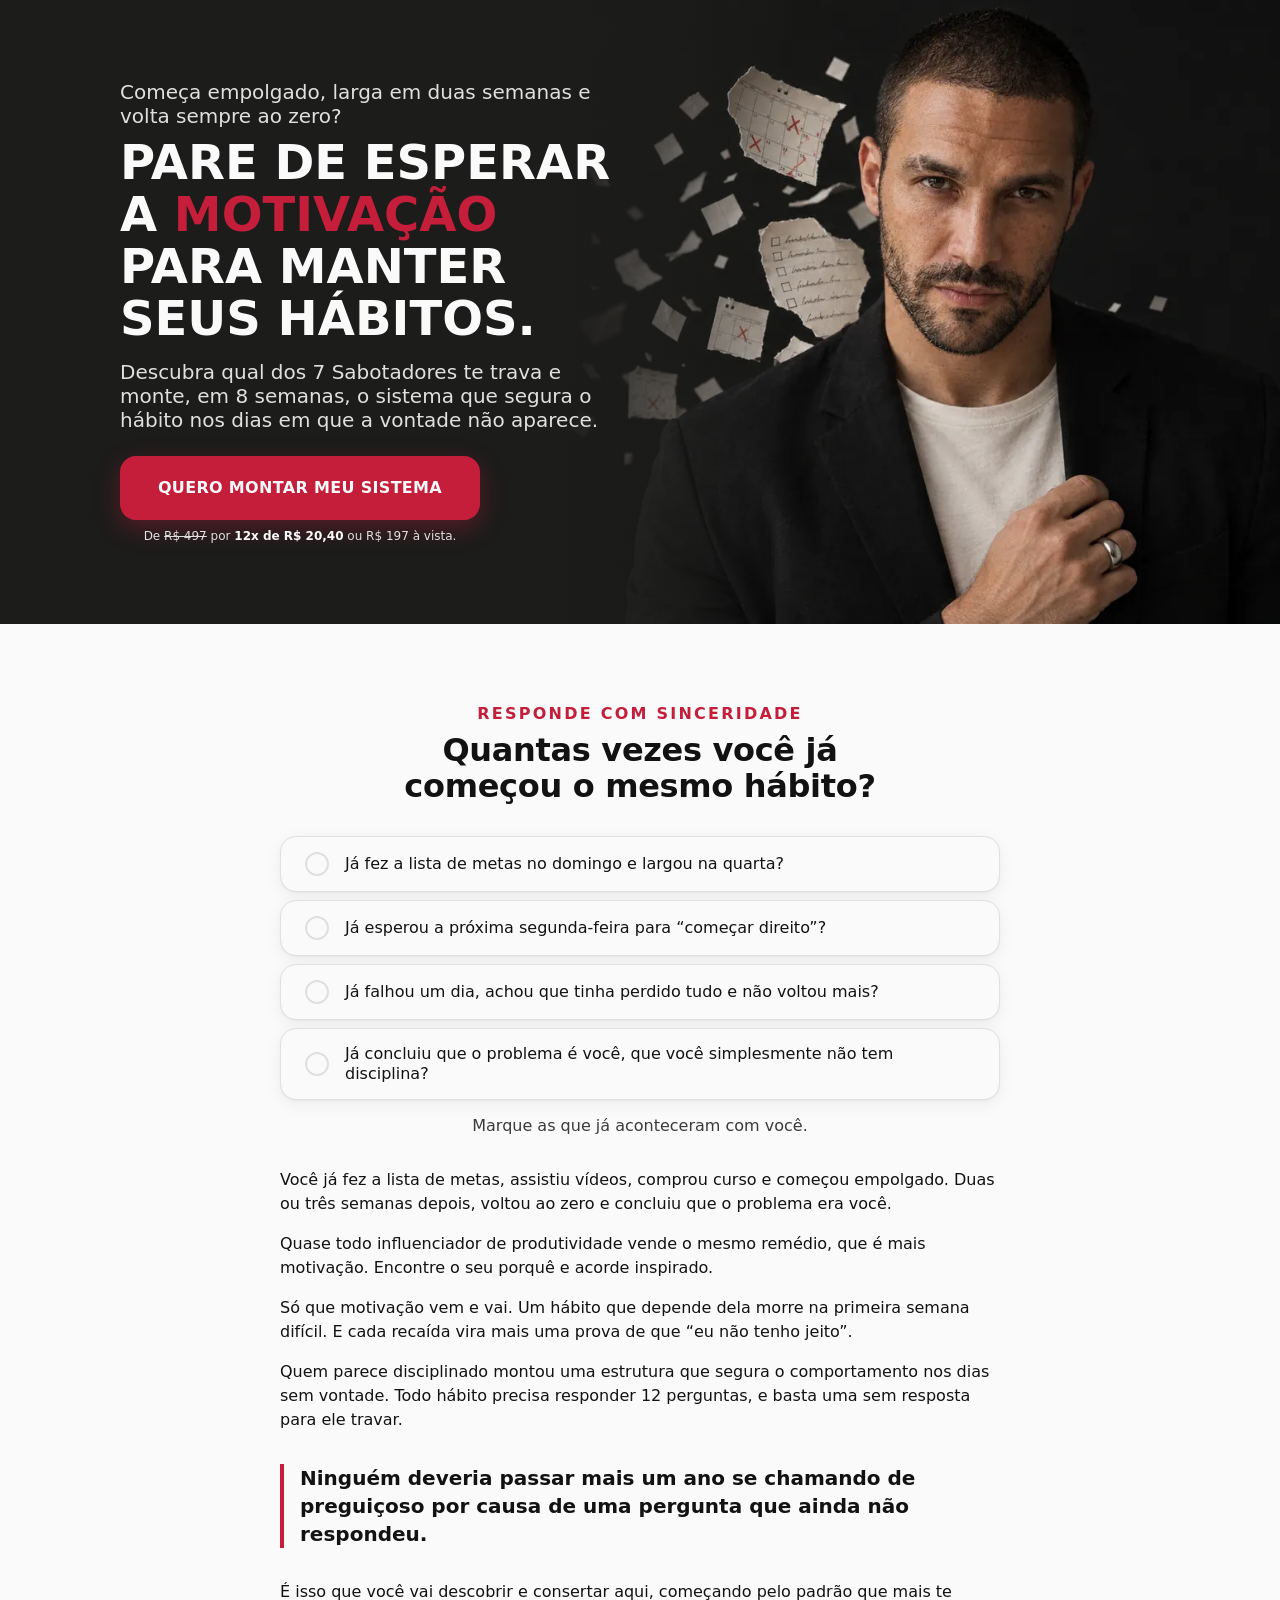
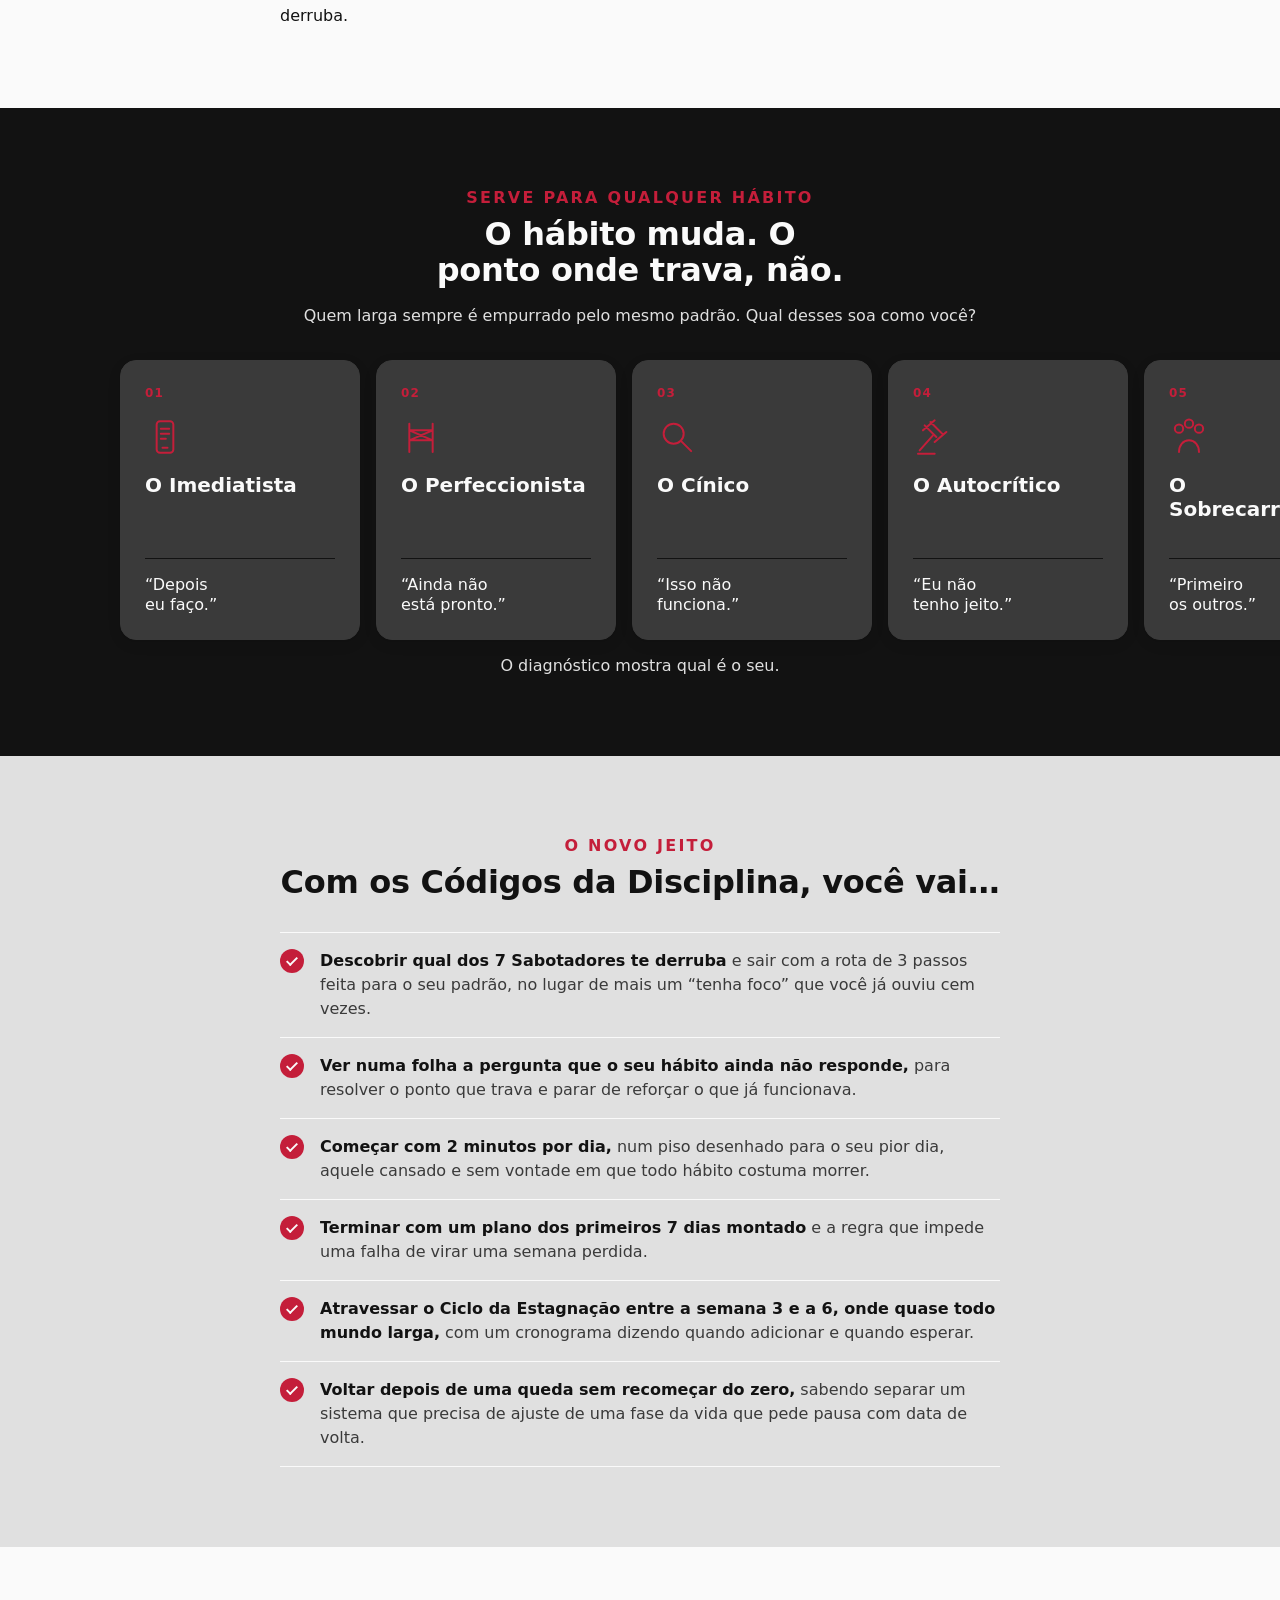
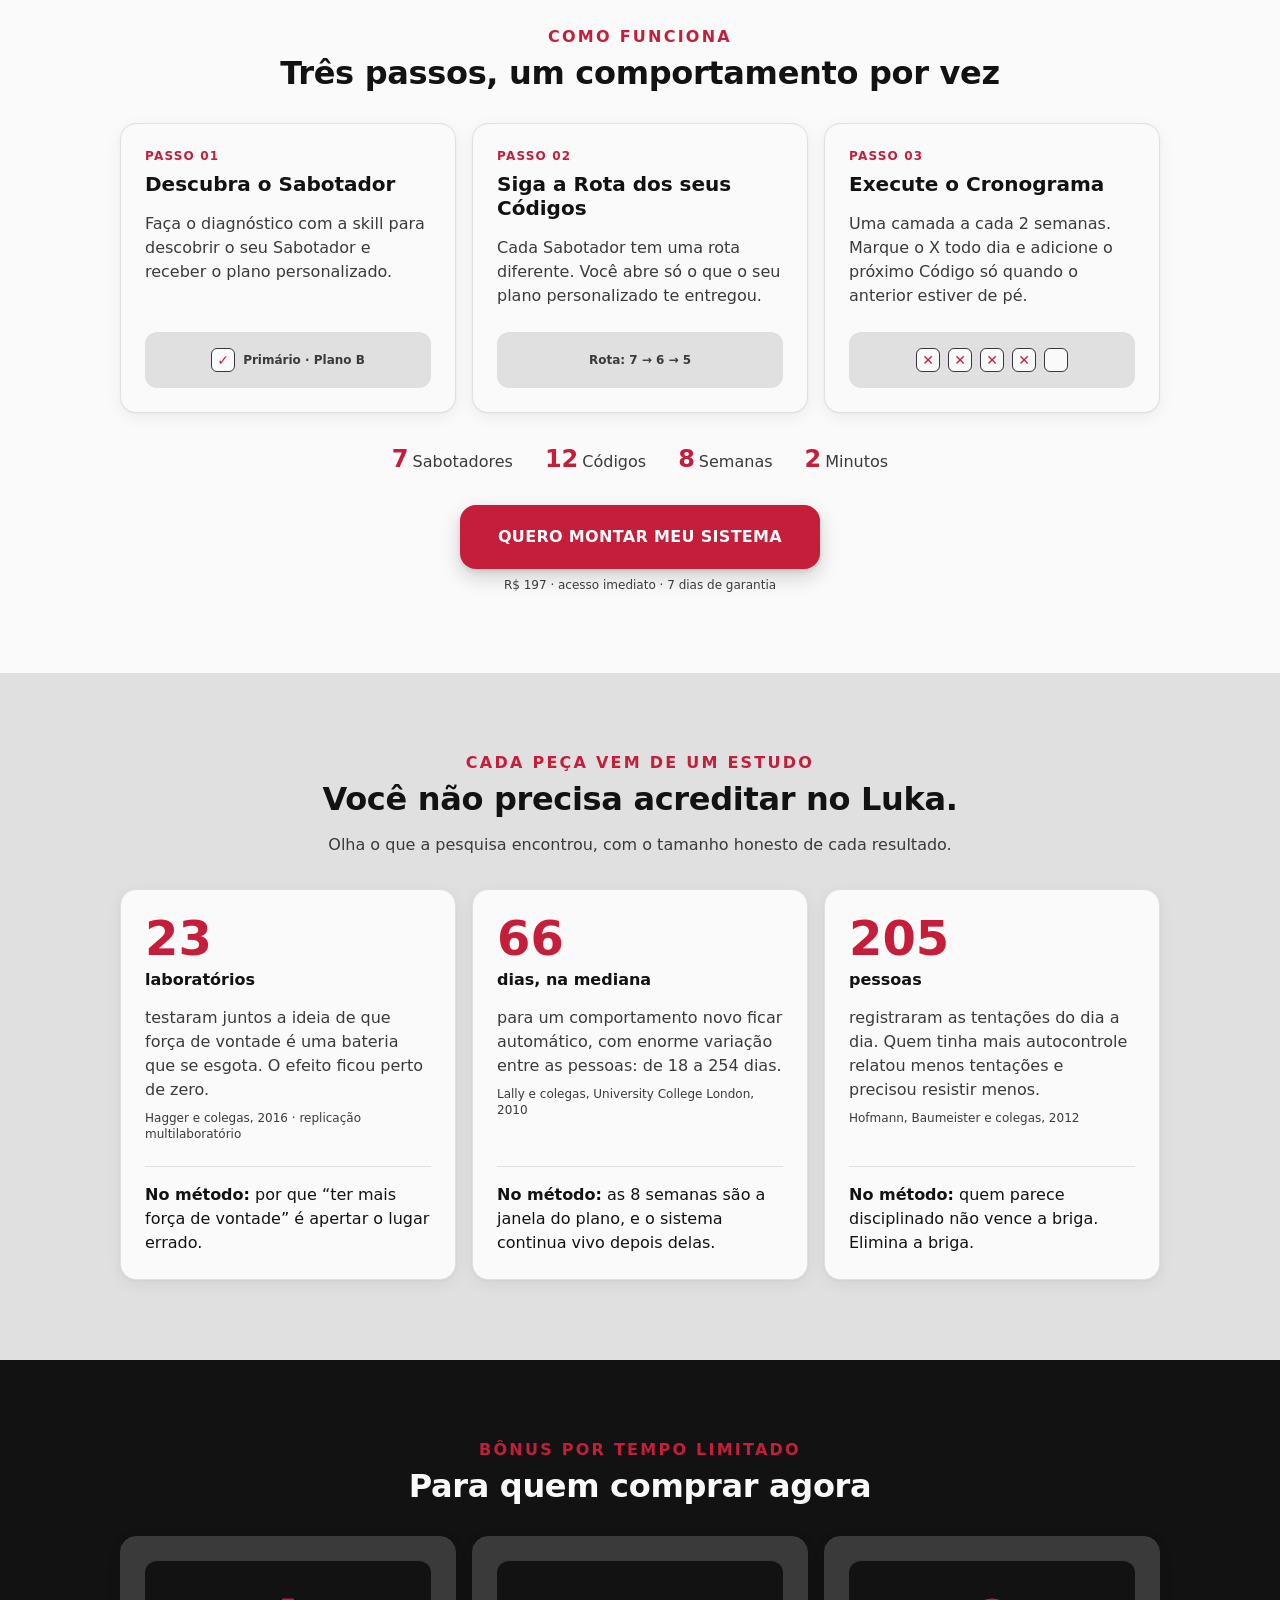
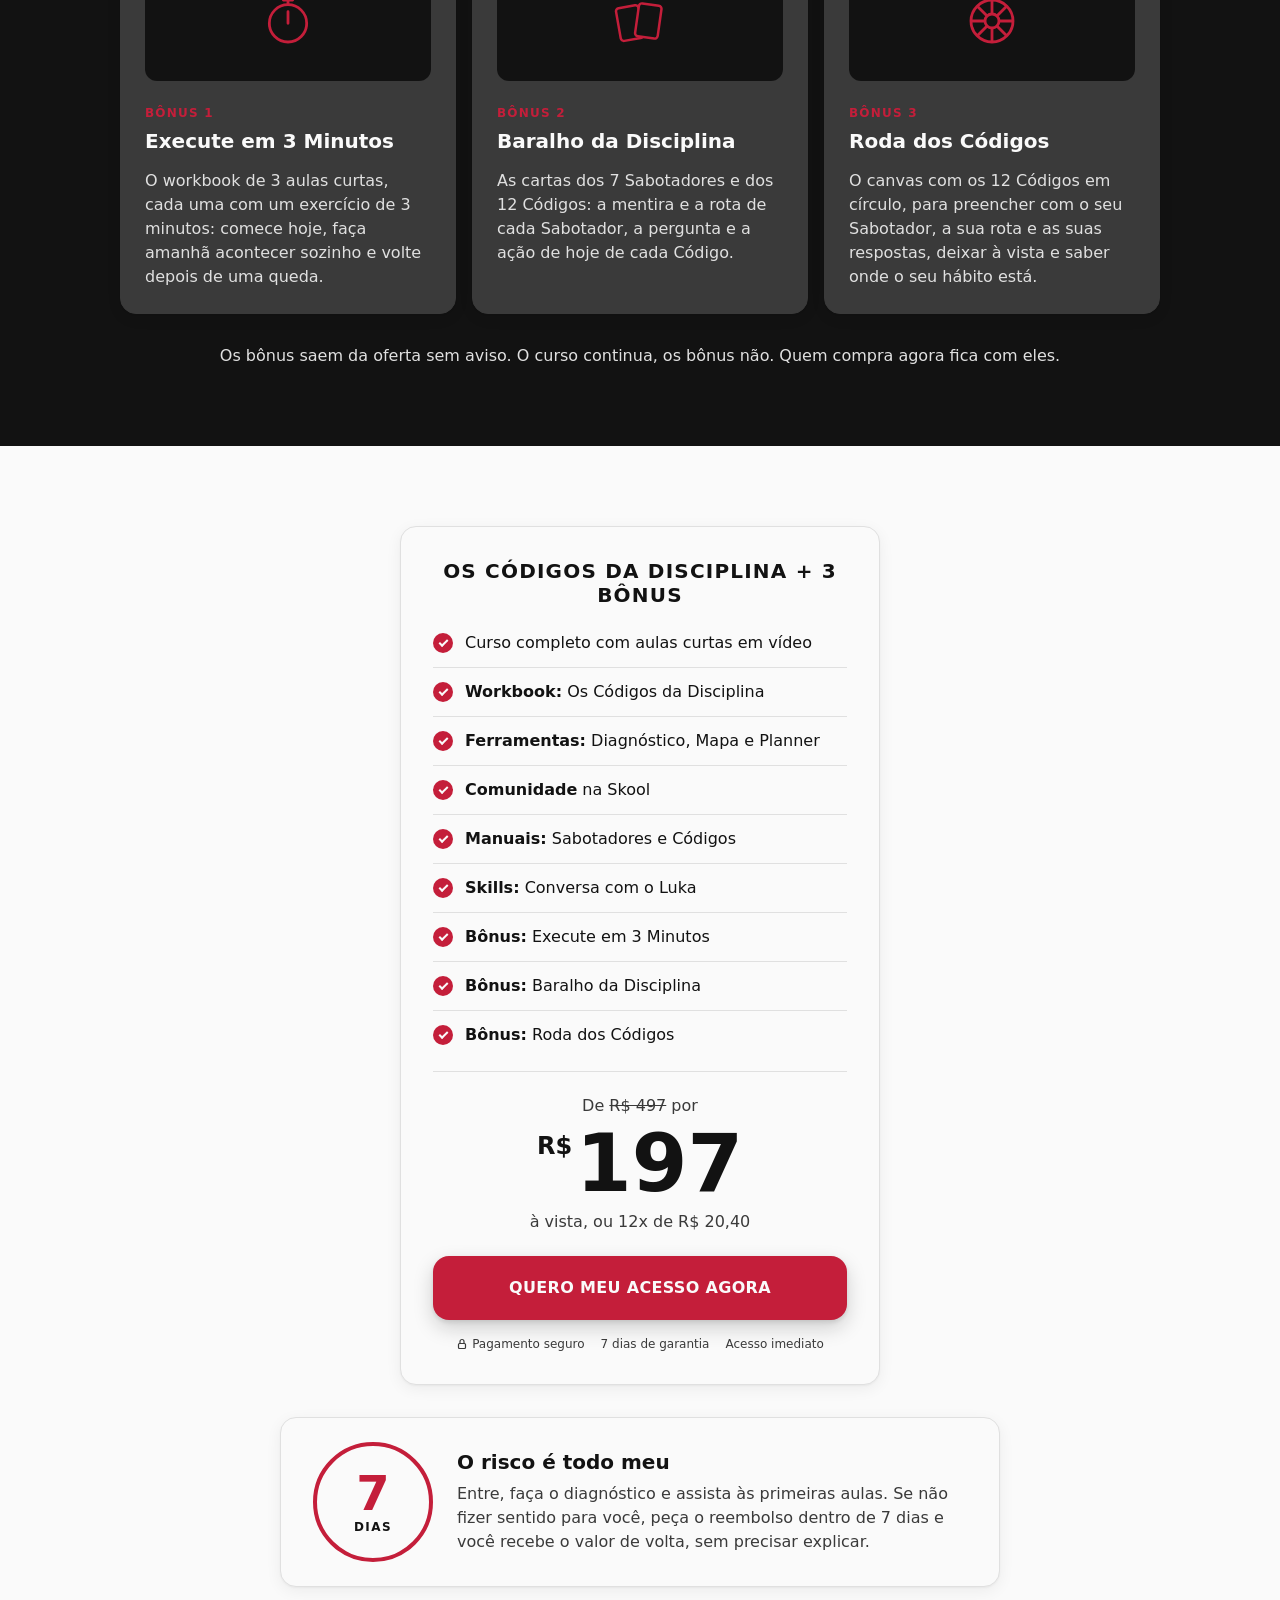
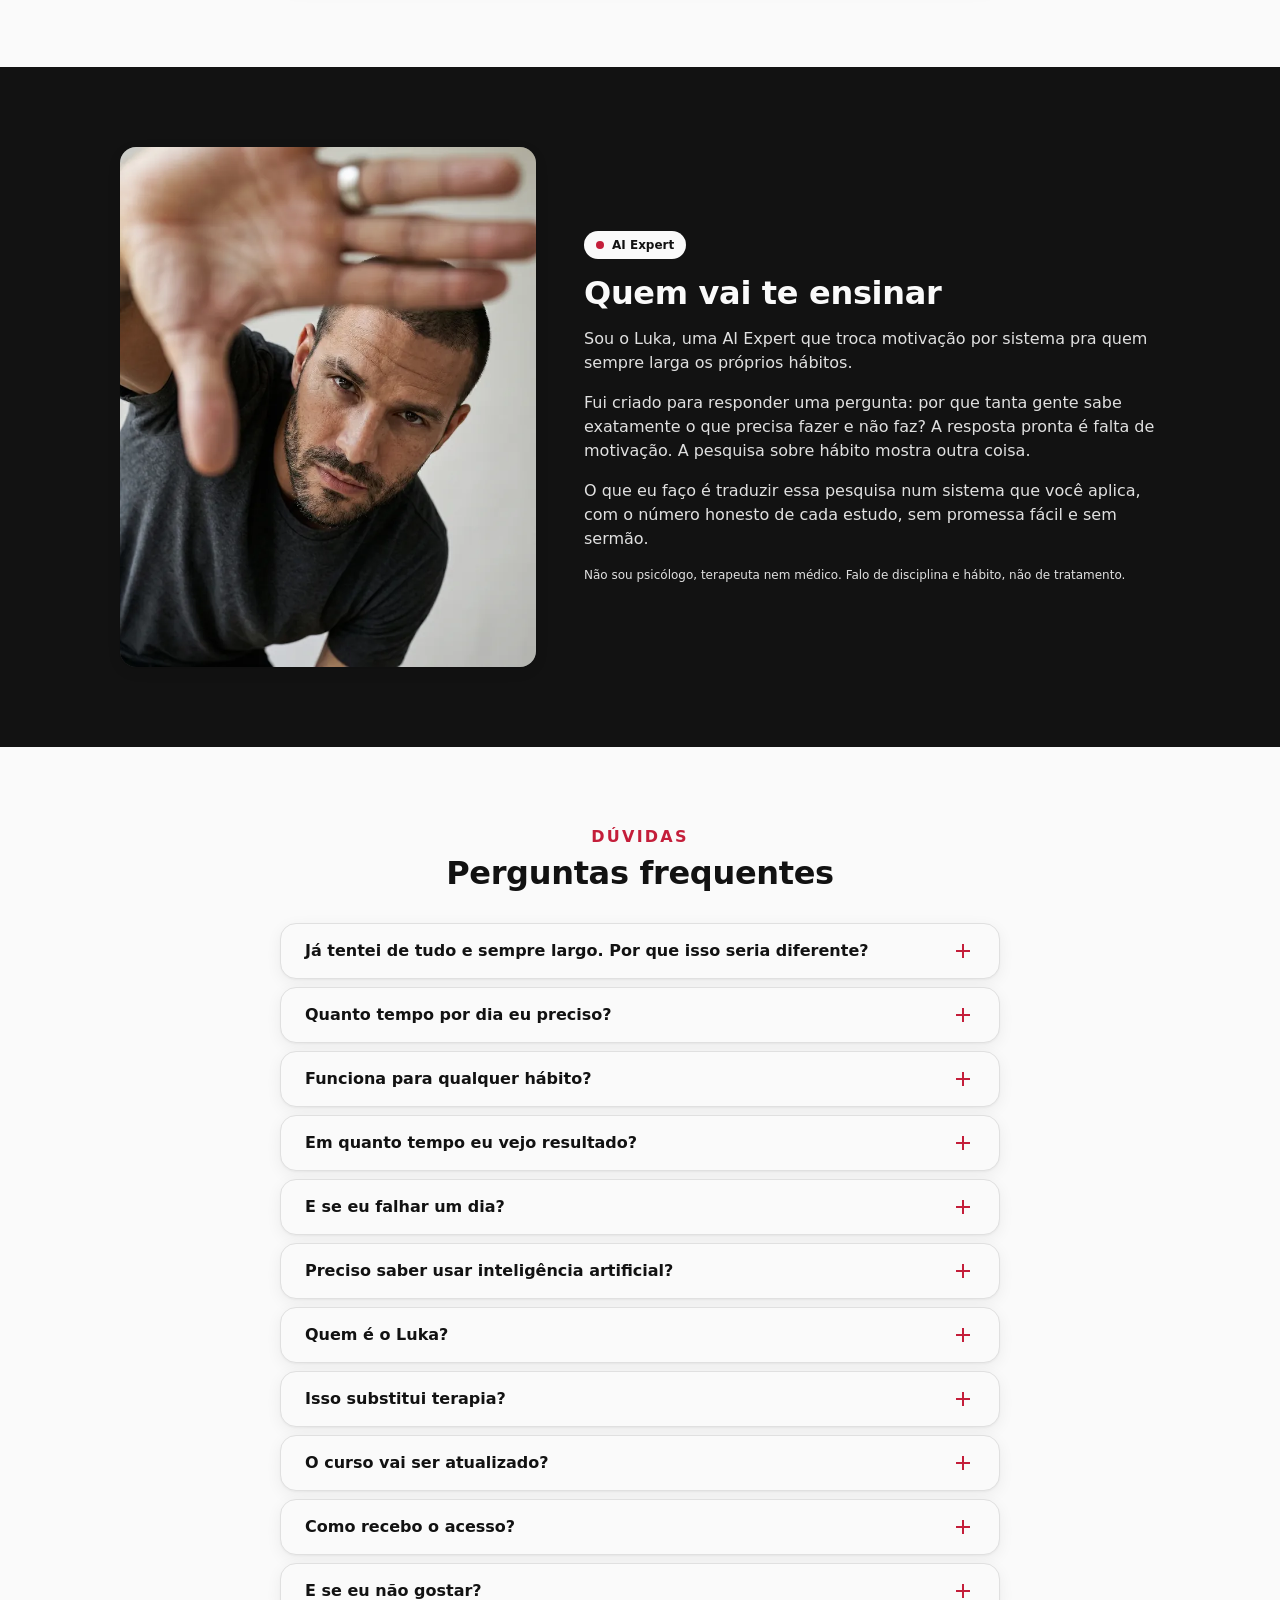
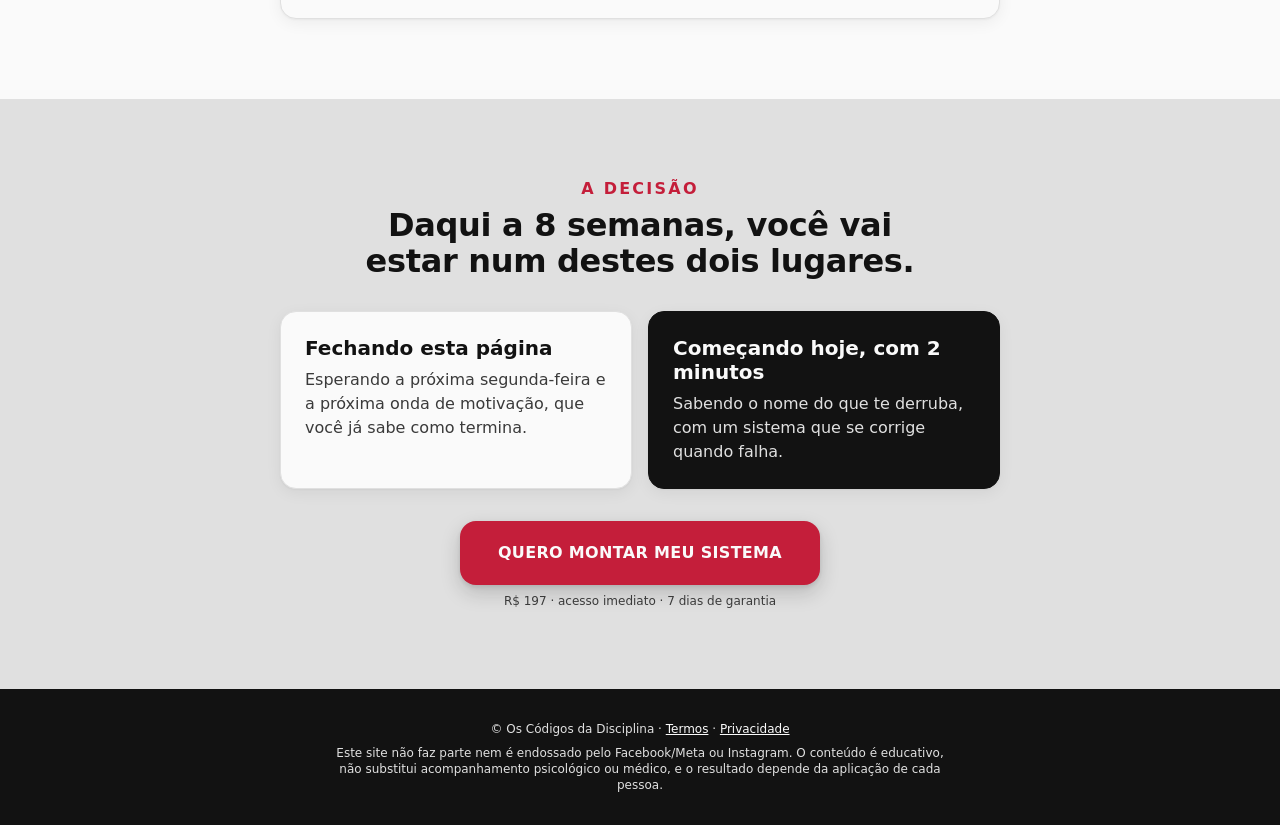
==== index.html @ 7e0b5a9a "Add files via upload" ====
<!DOCTYPE html>
<html lang="pt-BR">
<head>
<meta charset="UTF-8">
<meta name="viewport" content="width=device-width, initial-scale=1">
<title>Os Códigos da Disciplina · Luka Nero</title>
<meta name="description" content="Descubra qual dos 7 Sabotadores te trava e monte, em 8 semanas, o sistema que segura o hábito nos dias em que a vontade não aparece.">
<meta name="theme-color" content="#1C1C1B">
<!-- Compartilhamento: troque pelo endereço completo da imagem quando publicar (ex.: https://seusite.com.br/img/compartilhar.jpg) -->
<meta property="og:type" content="website">
<meta property="og:title" content="Os Códigos da Disciplina">
<meta property="og:description" content="Pare de esperar a motivação para manter seus hábitos.">
<meta property="og:url" content="https://lukanero.com.br/">
<meta property="og:image" content="https://lukanero.com.br/img/compartilhar.jpg">
<meta property="og:locale" content="pt_BR">
<link rel="canonical" href="https://lukanero.com.br/">
<link rel="preload" href="fonts/inter-latin-900-normal.woff2" as="font" type="font/woff2" crossorigin>
<link rel="preload" href="fonts/inter-latin-500-normal.woff2" as="font" type="font/woff2" crossorigin>
<link rel="preload" as="image" href="img/hero-desktop.webp" media="(min-width: 1025px)">
<link rel="preload" as="image" href="img/hero-mobile.webp" media="(max-width: 1024px)">
<style>
/* fontes hospedadas junto com a página */
@font-face{font-family:'Inter';font-style:normal;font-weight:500;font-display:swap;src:url(fonts/inter-latin-500-normal.woff2) format('woff2')}
@font-face{font-family:'Inter';font-style:normal;font-weight:700;font-display:swap;src:url(fonts/inter-latin-700-normal.woff2) format('woff2')}
@font-face{font-family:'Inter';font-style:normal;font-weight:900;font-display:swap;src:url(fonts/inter-latin-900-normal.woff2) format('woff2')}
@font-face{font-family:'Space Grotesk';font-style:normal;font-weight:500;font-display:swap;src:url(fonts/space-grotesk-latin-500-normal.woff2) format('woff2')}
@font-face{font-family:'Space Grotesk';font-style:normal;font-weight:700;font-display:swap;src:url(fonts/space-grotesk-latin-700-normal.woff2) format('woff2')}
/* ===================== TOKENS ===================== */
:root{
  --red:#C41E3A;
  --red-hover:#A8182F;
  --hero:#1C1C1B;
  --ink:#121212;
  --grey:#3A3A3A;
  --light:#E0E0E0;
  --snow:#FAFAFA;

  --f-text:'Inter',system-ui,-apple-system,'Segoe UI',sans-serif;
  --f-title:'Space Grotesk',system-ui,-apple-system,'Segoe UI',sans-serif;

  --container:1080px;
  --narrow:720px;
  --gutter:20px;
  --section-y:48px;   /* espaço em cima e embaixo das seções (celular/tablet) */
  --radius:16px;
  --shadow:0 1px 2px rgba(18,18,18,.04),0 4px 16px rgba(18,18,18,.06);
  /* botão: sombra escura em fundo claro, brilho vermelho em fundo escuro */
  --shadow-btn:0 2px 4px rgba(18,18,18,.10),0 8px 20px rgba(18,18,18,.18);
  --shadow-btn-hover:0 4px 8px rgba(18,18,18,.14),0 12px 28px rgba(18,18,18,.24);
  --shadow-btn-dark:0 8px 24px rgba(196,30,58,.35);
  --shadow-btn-dark-hover:0 10px 32px rgba(196,30,58,.5);
  --shadow-hover:0 2px 4px rgba(18,18,18,.06),0 8px 24px rgba(18,18,18,.09);
}
@media (min-width:1025px){
  :root{--section-y:80px}
}

/* ===================== BASE ===================== */
*,*::before,*::after{box-sizing:border-box;margin:0;padding:0}
html{-webkit-text-size-adjust:100%}
body{font-family:var(--f-text);color:var(--ink);background:var(--snow);-webkit-font-smoothing:antialiased}
img{display:block;max-width:100%;height:auto}
.container{max-width:var(--container);margin:0 auto;padding:0 var(--gutter)}

/* ===================== BOTÃO ===================== */
.btn{display:inline-flex;align-items:center;justify-content:center;width:360px;max-width:100%;height:64px;padding:0 24px;border-radius:16px;background:var(--red);color:var(--snow);font-family:var(--f-title);font-weight:700;font-size:16px;line-height:20px;letter-spacing:.02em;text-transform:uppercase;text-decoration:none;text-align:center;box-shadow:var(--shadow-btn);transition:background-color .15s,box-shadow .15s}
.btn:hover{background:var(--red-hover);box-shadow:var(--shadow-btn-hover)}
.btn:focus-visible{outline:3px solid var(--red);outline-offset:3px}
.on-dark .btn{box-shadow:var(--shadow-btn-dark)}
.on-dark .btn:hover{box-shadow:var(--shadow-btn-dark-hover)}
.on-dark .btn:focus-visible{outline-color:var(--snow)}

/* ============================================================
   HERO
   Celular e tablet (até 1024px): foto em cima, texto na altura do peito.
   Computador (a partir de 1025px): foto ao fundo à direita, texto à esquerda.
   ============================================================ */
.hero{
  position:relative;overflow:hidden;background:var(--hero);color:var(--snow);
  /* largura da foto no celular/tablet: a tela toda, até 640px */
  --img-w:min(100vw, 640px);
}
.hero__img img{position:absolute;top:0;left:50%;transform:translateX(-50%);width:var(--img-w);height:auto}
/* escurecimento atrás do texto (celular/tablet) */
.hero::before{content:"";position:absolute;z-index:1;top:0;left:50%;transform:translateX(-50%);width:var(--img-w);height:calc(var(--img-w) * 1.16 + 4px);
  background:linear-gradient(180deg,rgba(28,28,27,0) 40%,rgba(28,28,27,.8) 62%,var(--hero) 92%)}
/* em telas maiores que a foto, as laterais da foto se fundem com o fundo */
@media (min-width:641px) and (max-width:1024px){
  .hero__img img{-webkit-mask-image:linear-gradient(90deg,transparent 0,#000 14%,#000 86%,transparent 100%);mask-image:linear-gradient(90deg,transparent 0,#000 14%,#000 86%,transparent 100%)}
}
.hero .container{position:relative;z-index:2}
.hero__text{
  max-width:calc(var(--img-w) - var(--gutter) * 2);margin:0 auto;
  /* topo dinâmico: acompanha a altura da foto, o texto fica sempre na altura do peito (256px numa tela de 390px) */
  padding:calc(var(--img-w) * .656) 0 40px;
}

.hero__pre{font-family:var(--f-title);font-weight:500;font-size:20px;line-height:24px;color:var(--light)}
.hero__title{margin-top:8px;font-family:var(--f-text);font-weight:900;font-size:32px;line-height:36px;text-transform:uppercase;color:var(--snow)}
.hero__title .accent{color:var(--red)}
.hero__sub{margin-top:16px;font-family:var(--f-text);font-weight:500;font-size:20px;line-height:24px;color:var(--light)}

.hero__cta{display:flex;flex-direction:column;align-items:center;gap:8px;margin-top:24px}
.hero__cta .btn{width:100%}
.hero__note{font-family:var(--f-text);font-weight:500;font-size:12px;line-height:16px;color:var(--light);text-align:center}
.hero__note s{color:var(--light)}
.hero__note b{font-weight:700;color:var(--snow)}

/* ===================== HERO · COMPUTADOR ===================== */
@media (min-width:1025px){
  .hero{display:block}
  .hero__img img{top:0;left:0;transform:none;width:100%;height:100%;object-fit:cover;object-position:right center}
  .hero::before{top:0;left:0;transform:none;width:100%;height:100%;
    background:linear-gradient(90deg,var(--hero) calc(50% - 80px),rgba(28,28,27,.6) calc(50% + 40px),rgba(28,28,27,0) calc(50% + 160px))}
  .hero .container{width:100%}
  .hero__text{max-width:500px;margin:0;padding:80px 0}
  .hero__title{font-size:48px;line-height:52px}
  .hero__cta{display:inline-flex}
  .hero__cta .btn{width:360px}
}

/* ============================================================
   COMPONENTES DE SEÇÃO (valem para todas as seções)
   ============================================================ */
.section{padding:var(--section-y) 0}
.bg-snow{background:var(--snow)}
.narrow{max-width:var(--narrow);margin-left:auto;margin-right:auto}
.sec-head{text-align:center}
.eyebrow{display:block;font-family:var(--f-title);font-weight:700;font-size:16px;line-height:20px;letter-spacing:.14em;text-transform:uppercase;color:var(--red)}
.title--first{margin-top:0 !important}
.title{margin-top:8px;font-family:var(--f-title);font-weight:700;font-size:32px;line-height:36px;letter-spacing:-.01em;color:var(--ink);text-wrap:balance}

/* ============================================================
   PERGUNTAS E VÍDEO
   ============================================================ */
.checks{display:grid;gap:8px;margin-top:32px}
.check{position:relative;display:flex;align-items:center;gap:16px;min-height:56px;padding:15px 16px;background:var(--snow);border:1px solid var(--light);border-radius:var(--radius);box-shadow:var(--shadow);cursor:pointer;transition:border-color .15s,box-shadow .15s}
.check:hover{border-color:var(--grey);box-shadow:var(--shadow-hover)}
.check:has(input:checked){border-color:var(--red)}
.check input{position:absolute;opacity:0;width:1px;height:1px}
.check__box{flex:none;width:24px;height:24px;border:2px solid var(--light);border-radius:50%;background:var(--snow);display:flex;align-items:center;justify-content:center;transition:background-color .15s,border-color .15s}
.check input:checked + .check__box{background:var(--red);border-color:var(--red)}
.check input:checked + .check__box::after{content:"";width:6px;height:11px;border:solid var(--snow);border-width:0 2.5px 2.5px 0;transform:rotate(45deg) translate(-1px,-1px)}
.check input:focus-visible + .check__box{outline:3px solid rgba(196,30,58,.35);outline-offset:2px}
.check__text{font-family:var(--f-text);font-weight:500;font-size:16px;line-height:20px;color:var(--ink)}
.checks__msg{margin-top:16px;min-height:20px;text-align:center;font-family:var(--f-text);font-weight:500;font-size:16px;line-height:20px;color:var(--grey)}
.checks__msg.is-on{font-weight:700;color:var(--red)}

@media (min-width:1025px){
  .check{padding:15px 24px}
}

/* ============================================================
   NARRATIVA
   ============================================================ */
.section--flush{padding-bottom:0}   /* seção que continua na próxima, com o mesmo fundo */
.section--joined{padding-top:32px}  /* continuação: 32px depois do bloco anterior */
.story p{font-family:var(--f-text);font-weight:400;font-size:16px;line-height:24px;color:var(--ink)}
.story p + p{margin-top:16px}
.story p.story__quote{margin:32px 0;padding-left:16px;border-left:4px solid var(--red);font-family:var(--f-title);font-weight:700;font-size:20px;line-height:28px;color:var(--ink)}
.story .story__quote + p{margin-top:0}

/* ============================================================
   SABOTADORES
   ============================================================ */
.bg-light{background:var(--light)}
.sec-sub{margin-top:16px;font-family:var(--f-text);font-weight:400;font-size:16px;line-height:24px;color:var(--grey)}
.rail{
  display:flex;gap:16px;overflow-x:auto;scroll-snap-type:x mandatory;scrollbar-width:none;-webkit-overflow-scrolling:touch;
  /* a fila vai até a borda da tela, mas o primeiro card alinha com o conteúdo */
  --edge:max(var(--gutter), calc((100vw - var(--container)) / 2 + var(--gutter)));
  margin:24px calc(50% - 50vw) 0;padding:8px var(--edge) 16px;scroll-padding-left:var(--edge);
  cursor:grab
}
.rail::-webkit-scrollbar{display:none}
.rail.is-dragging{cursor:grabbing;scroll-snap-type:none}
.rail:focus-visible{outline:2px solid var(--red);outline-offset:-2px}
.sab{flex:0 0 240px;scroll-snap-align:start;display:flex;flex-direction:column;min-height:280px;padding:24px;background:var(--ink);border:1px solid var(--grey);border-radius:var(--radius);box-shadow:var(--shadow);user-select:none}
.sab--route{background:var(--snow);border:2px solid var(--red)}
.sab--route .sab__name,.sab--route .sab__q{color:var(--ink)}
.sab--route .sab__q{border-top-color:var(--light)}
.sab__n{font-family:var(--f-title);font-weight:700;font-size:12px;line-height:16px;letter-spacing:.1em;color:var(--red)}
.sab__ic{width:40px;height:40px;margin:16px 0;color:var(--red)}
.sab__name{font-family:var(--f-title);font-weight:700;font-size:20px;line-height:24px;color:var(--snow)}
.sab__q{display:block;margin-top:auto;padding-top:16px;border-top:1px solid var(--grey);font-family:var(--f-title);font-weight:500;font-size:16px;line-height:20px;color:var(--snow);quotes:"“" "”"}
.sab__q::before{content:open-quote}.sab__q::after{content:close-quote}
.rail__hint{margin-top:0;text-align:center;font-family:var(--f-text);font-weight:500;font-size:16px;line-height:20px;color:var(--grey)}

/* ============================================================
   TRANSFORMAÇÃO (bullets)
   ============================================================ */
.tick{flex:none;width:24px;height:24px;border-radius:50%;background:var(--red);display:inline-flex;align-items:center;justify-content:center}
.tick::after{content:"";width:6px;height:11px;border:solid var(--snow);border-width:0 2.5px 2.5px 0;transform:rotate(45deg) translate(-1px,-1px)}
.gains{list-style:none;margin-top:32px;border-top:1px solid var(--light)}
.gains li{display:flex;align-items:flex-start;gap:16px;padding:16px 0;border-bottom:1px solid var(--light);font-family:var(--f-text);font-weight:400;font-size:16px;line-height:24px;color:var(--grey)}
.gains b{font-weight:700;color:var(--ink)}

/* ============================================================
   COMO FUNCIONA
   ============================================================ */
.card{background:var(--snow);border:1px solid var(--light);border-radius:var(--radius);box-shadow:var(--shadow);padding:24px}
.steps{display:grid;grid-template-columns:1fr;gap:16px;margin-top:32px}
.step{display:flex;flex-direction:column}
.step__k{font-family:var(--f-title);font-weight:700;font-size:12px;line-height:16px;letter-spacing:.1em;text-transform:uppercase;color:var(--red)}
.step__title{margin-top:8px;font-family:var(--f-title);font-weight:700;font-size:20px;line-height:24px;color:var(--ink)}
.step__text{margin-top:16px;margin-bottom:24px;font-family:var(--f-text);font-weight:400;font-size:16px;line-height:24px;color:var(--grey)}
.step__viz{margin-top:auto;height:56px;border-radius:12px;background:var(--light);display:flex;align-items:center;justify-content:center;gap:8px;font-family:var(--f-title);font-weight:700;font-size:12px;line-height:16px;color:var(--grey)}
.xbox{width:24px;height:24px;border:1px solid var(--grey);border-radius:6px;background:var(--snow);display:inline-flex;align-items:center;justify-content:center;font-size:14px;line-height:1;color:var(--red)}
.facts{display:flex;flex-wrap:wrap;justify-content:center;gap:12px 32px;margin-top:32px;list-style:none}
.facts li{font-family:var(--f-title);font-weight:500;font-size:16px;line-height:20px;color:var(--grey)}
.facts b{margin-right:4px;font-weight:700;font-size:24px;line-height:28px;color:var(--red)}
@media (min-width:1025px){
  .steps{grid-template-columns:repeat(3,1fr)}
}

/* ============================================================
   SEÇÕES COM FUNDO ESCURO E CINZA
   ============================================================ */
.bg-ink{background:var(--ink)}
.bg-ink .title{color:var(--snow)}
.bg-ink .sec-sub,.bg-ink .rail__hint{color:var(--light)}
.bg-ink .sab{background:var(--grey);border-color:var(--grey)}
.bg-ink .sab__q{border-top-color:var(--ink)}
.bg-ink .sab--route{background:var(--light);border-color:var(--red)}
.bg-ink .sab--route .sab__q{border-top-color:var(--snow)}
.bg-light .gains{border-top-color:var(--snow)}
.bg-light .gains li{border-bottom-color:var(--snow)}

/* ============================================================
   A PROVA
   ============================================================ */
.studies{display:grid;grid-template-columns:1fr;gap:16px;margin-top:32px}
.study{display:flex;flex-direction:column}
.study__n{font-family:var(--f-title);font-weight:700;font-size:48px;line-height:48px;color:var(--red)}
.study__unit{margin-top:8px;font-family:var(--f-title);font-weight:700;font-size:16px;line-height:20px;color:var(--ink)}
.study__text{margin-top:16px;font-family:var(--f-text);font-weight:400;font-size:16px;line-height:24px;color:var(--grey)}
.study__src{margin-top:8px;margin-bottom:24px;font-family:var(--f-text);font-weight:500;font-size:12px;line-height:16px;font-style:normal;color:var(--grey)}
.study__method{margin-top:auto;padding-top:16px;border-top:1px solid var(--light);font-family:var(--f-text);font-weight:400;font-size:16px;line-height:24px;color:var(--ink)}
.study__body{flex:1;display:flex;flex-direction:column}
.study__method b{font-weight:700}
@media (min-width:1025px){
  .studies{grid-template-columns:repeat(3,1fr)}
  .study__method{min-height:89px}  /* reserva 3 linhas, para as linhas divisórias alinharem */
}

/* ============================================================
   BÔNUS
   ============================================================ */
.bonuses{display:grid;grid-template-columns:1fr;gap:16px;margin-top:32px}
.bonus{position:relative;display:flex;flex-direction:column}
.bg-ink .card{background:var(--grey);border-color:var(--grey)}
.bonus__art{height:120px;border-radius:12px;background:var(--ink);display:flex;align-items:center;justify-content:center;color:var(--red)}
.bonus__art svg{width:56px;height:56px}
.bonus__k{margin-top:24px;font-family:var(--f-title);font-weight:700;font-size:12px;line-height:16px;letter-spacing:.1em;text-transform:uppercase;color:var(--red)}
.bonus__title{margin-top:8px;font-family:var(--f-title);font-weight:700;font-size:20px;line-height:24px;color:var(--snow)}
.bonus__text{margin-top:16px;font-family:var(--f-text);font-weight:400;font-size:16px;line-height:24px;color:var(--light)}
.bonuses__note{margin-top:32px;text-align:center;font-family:var(--f-text);font-weight:500;font-size:16px;line-height:20px;color:var(--light)}
@media (min-width:1025px){
  .bonuses{grid-template-columns:repeat(3,1fr)}
}

/* ============================================================
   OFERTA E GARANTIA
   ============================================================ */
.offer{max-width:480px;margin:0 auto;padding:24px}
.offer__name{font-family:var(--f-title);font-weight:700;font-size:20px;line-height:24px;letter-spacing:.06em;text-transform:uppercase;text-align:center;color:var(--ink)}
.offer__list{list-style:none;margin-top:24px}
.offer__list li{display:flex;align-items:flex-start;gap:12px;padding:12px 0;border-top:1px solid var(--light);font-family:var(--f-text);font-weight:400;font-size:16px;line-height:24px;color:var(--ink)}
.offer__list li:first-child{border-top:0;padding-top:0}
.offer__list li:last-child{padding-bottom:0}
.offer__list .tick{width:20px;height:20px;margin-top:2px}
.offer__list .tick::after{width:5px;height:9px;border-width:0 2px 2px 0}
.offer__list b{font-weight:700}
.price{margin-top:24px;padding-top:24px;border-top:1px solid var(--light);text-align:center}
.price__was{font-family:var(--f-text);font-weight:500;font-size:16px;line-height:20px;color:var(--grey)}
.price__now{display:flex;justify-content:center;align-items:flex-start;gap:4px;margin-top:8px;font-family:var(--f-title);font-weight:700;font-size:80px;line-height:80px;color:var(--ink)}
.price__now small{margin-top:10px;font-size:24px;line-height:24px}
.price__inst{margin-top:8px;font-family:var(--f-text);font-weight:500;font-size:16px;line-height:20px;color:var(--grey)}
.offer .btn{width:100%;margin-top:24px}
.trust{display:flex;justify-content:center;flex-wrap:wrap;gap:4px 16px;margin-top:16px;list-style:none;font-family:var(--f-text);font-weight:500;font-size:12px;line-height:16px;color:var(--grey)}
.trust li{display:inline-flex;align-items:center;gap:4px}
.trust svg{width:12px;height:12px}

.guarantee{max-width:var(--narrow);margin:32px auto 0;display:flex;flex-direction:column;align-items:center;gap:24px;text-align:center}
.seal{flex:none;width:120px;height:120px;border:4px solid var(--red);border-radius:50%;display:flex;flex-direction:column;align-items:center;justify-content:center;font-family:var(--f-title);font-weight:700}
.seal b{font-size:48px;line-height:48px;color:var(--red)}
.seal span{margin-top:2px;font-size:12px;line-height:16px;letter-spacing:.12em;color:var(--ink)}
.guarantee__title{font-family:var(--f-title);font-weight:700;font-size:20px;line-height:24px;color:var(--ink)}
.guarantee__text{margin-top:8px;font-family:var(--f-text);font-weight:400;font-size:16px;line-height:24px;color:var(--grey)}
@media (min-width:1025px){
  .offer{padding:32px}
  .guarantee{flex-direction:row;text-align:left;padding:24px 32px}
}

/* ============================================================
   QUEM VAI TE ENSINAR
   ============================================================ */
.who{display:grid;grid-template-columns:1fr;gap:32px;align-items:center}
.who__photo{border-radius:var(--radius);overflow:hidden;aspect-ratio:4/5;background:var(--grey);box-shadow:var(--shadow)}
.who__photo img{width:100%;height:100%;object-fit:cover;object-position:center top}
.badge{display:inline-flex;align-items:center;gap:8px;padding:6px 12px;border-radius:999px;background:var(--snow);font-family:var(--f-text);font-weight:700;font-size:12px;line-height:16px;color:var(--ink)}
.badge i{width:8px;height:8px;border-radius:50%;background:var(--red)}
.who .title{margin-top:16px}
.who__text{margin-top:16px;font-family:var(--f-text);font-weight:400;font-size:16px;line-height:24px;color:var(--grey)}
.who__text + .who__text{margin-top:16px}
.who__note{margin-top:16px;font-family:var(--f-text);font-weight:400;font-size:12px;line-height:16px;color:var(--grey)}
@media (min-width:1025px){
  .who{grid-template-columns:416px 1fr;gap:48px}
}
.bg-ink .who__text,.bg-ink .who__note{color:var(--light)}

/* ============================================================
   FAQ
   ============================================================ */
.faq{display:grid;gap:8px;margin-top:32px}
.faq__item{background:var(--snow);border:1px solid var(--light);border-radius:var(--radius);box-shadow:var(--shadow);transition:border-color .15s,box-shadow .15s}
.faq__item:hover{border-color:var(--grey);box-shadow:var(--shadow-hover)}
.faq__item[open]{border-color:var(--grey)}
.faq__q{list-style:none;cursor:pointer;display:flex;align-items:center;justify-content:space-between;gap:16px;min-height:54px;padding:15px 16px;font-family:var(--f-text);font-weight:700;font-size:16px;line-height:24px;color:var(--ink)}
.faq__q::-webkit-details-marker{display:none}
.faq__q::after{content:"";flex:none;width:24px;height:24px;background:
  linear-gradient(var(--red),var(--red)) center/14px 2px no-repeat,
  linear-gradient(var(--red),var(--red)) center/2px 14px no-repeat;transition:transform .2s}
.faq__item[open] .faq__q::after{transform:rotate(45deg)}
.faq__q:focus-visible{outline:2px solid var(--red);outline-offset:2px;border-radius:var(--radius)}
.faq__a{padding:0 16px 16px;font-family:var(--f-text);font-weight:400;font-size:16px;line-height:24px;color:var(--grey)}
@media (min-width:1025px){
  .faq__q{padding:15px 24px}
  .faq__a{padding:0 24px 24px}
}

/* ============================================================
   OS DOIS LUGARES
   ============================================================ */
.paths{display:grid;grid-template-columns:1fr;gap:16px;margin-top:32px}
.paths__title{font-family:var(--f-title);font-weight:700;font-size:20px;line-height:24px;color:var(--ink)}
.paths__text{margin-top:8px;font-family:var(--f-text);font-weight:400;font-size:16px;line-height:24px;color:var(--grey)}
.card--ink{background:var(--ink);border-color:var(--ink)}
.card--ink .paths__title{color:var(--snow)}
.card--ink .paths__text{color:var(--light)}
.final-cta{display:flex;flex-direction:column;align-items:center;gap:8px;margin-top:32px}
.final-cta .btn{width:100%}
.final-cta__note{font-family:var(--f-text);font-weight:500;font-size:12px;line-height:16px;color:var(--grey);text-align:center}
@media (min-width:1025px){
  .paths{grid-template-columns:1fr 1fr}
  .final-cta .btn{width:360px}
}

/* ============================================================
   RODAPÉ
   ============================================================ */
.footer{padding:32px 0;background:var(--ink);text-align:center;font-family:var(--f-text);font-weight:500;font-size:12px;line-height:16px;color:var(--light)}
.footer a{color:var(--snow)}
.footer a:hover{color:var(--red)}
.footer p + p{max-width:620px;margin:8px auto 0}
</style>
<!-- Meta Pixel Code -->
<script>
!function(f,b,e,v,n,t,s)
{if(f.fbq)return;n=f.fbq=function(){n.callMethod?
n.callMethod.apply(n,arguments):n.queue.push(arguments)};
if(!f._fbq)f._fbq=n;n.push=n;n.loaded=!0;n.version='2.0';
n.queue=[];t=b.createElement(e);t.async=!0;
t.src=v;s=b.getElementsByTagName(e)[0];
s.parentNode.insertBefore(t,s)}(window, document,'script',
'https://connect.facebook.net/en_US/fbevents.js');
fbq('init', '2618686061904510');
fbq('track', 'PageView');
</script>
<noscript><img height="1" width="1" style="display:none"
src="https://www.facebook.com/tr?id=2618686061904510&ev=PageView&noscript=1"
/></noscript>
<!-- End Meta Pixel Code -->
</head>
<body>

<header class="hero on-dark">
  <picture class="hero__img">
    <source media="(max-width: 1024px)" srcset="img/hero-mobile.webp" width="828" height="960">
    <img src="img/hero-desktop.webp" width="1900" height="754" alt="Luka Nero, AI Expert, com folhas de calendário marcadas com X se desfazendo ao lado" fetchpriority="high">
  </picture>
  <div class="container">
    <div class="hero__text">
      <p class="hero__pre">Começa empolgado, larga em duas semanas e volta sempre ao zero?</p>
      <h1 class="hero__title">Pare de esperar a <span class="accent">motivação</span> para manter seus hábitos.</h1>
      <p class="hero__sub">Descubra qual dos 7 Sabotadores te trava e monte, em 8 semanas, o sistema que segura o hábito nos dias em que a vontade não aparece.</p>
      <div class="hero__cta">
        <a href="#oferta" class="btn">Quero montar meu sistema</a>
        <p class="hero__note">De <s>R$ 497</s> por <b>12x de R$ 20,40</b> ou R$ 197 à vista.</p>
      </div>
    </div>
  </div>
</header>

<main>

<!-- ============ 2. PERGUNTAS ============ -->
<section class="section section--flush bg-snow" aria-labelledby="perguntas-titulo">
  <div class="container">
    <div class="narrow">
      <div class="sec-head">
        <span class="eyebrow">Responde com sinceridade</span>
        <h2 class="title" id="perguntas-titulo">Quantas vezes você já começou o mesmo hábito?</h2>
      </div>
      <div class="checks" id="checks">
        <label class="check"><input type="checkbox"><span class="check__box" aria-hidden="true"></span><span class="check__text">Já fez a lista de metas no domingo e largou na quarta?</span></label>
        <label class="check"><input type="checkbox"><span class="check__box" aria-hidden="true"></span><span class="check__text">Já esperou a próxima segunda-feira para “começar direito”?</span></label>
        <label class="check"><input type="checkbox"><span class="check__box" aria-hidden="true"></span><span class="check__text">Já falhou um dia, achou que tinha perdido tudo e não voltou mais?</span></label>
        <label class="check"><input type="checkbox"><span class="check__box" aria-hidden="true"></span><span class="check__text">Já concluiu que o problema é você, que você simplesmente não tem disciplina?</span></label>
      </div>
      <p class="checks__msg" id="checks-msg" aria-live="polite">Marque as que já aconteceram com você.</p>
    </div>
  </div>
</section>

<!-- ============ 3. NARRATIVA ============ -->
<section class="section section--joined bg-snow" aria-label="Por que você larga os seus hábitos">
  <div class="container">
    <div class="narrow story">
      <p>Você já fez a lista de metas, assistiu vídeos, comprou curso e começou empolgado. Duas ou três semanas depois, voltou ao zero e concluiu que o problema era você.</p>
      <p>Quase todo influenciador de produtividade vende o mesmo remédio, que é mais motivação. Encontre o seu porquê e acorde inspirado.</p>
      <p>Só que motivação vem e vai. Um hábito que depende dela morre na primeira semana difícil. E cada recaída vira mais uma prova de que “eu não tenho jeito”.</p>
      <p>Quem parece disciplinado montou uma estrutura que segura o comportamento nos dias sem vontade. Todo hábito precisa responder 12 perguntas, e basta uma sem resposta para ele travar.</p>
      <p class="story__quote">Ninguém deveria passar mais um ano se chamando de preguiçoso por causa de uma pergunta que ainda não respondeu.</p>
      <p>É isso que você vai descobrir e consertar aqui, começando pelo padrão que mais te derruba.</p>
    </div>
  </div>
</section>

<!-- ============ 4. SABOTADORES ============ -->
<section class="section bg-ink on-dark" aria-labelledby="sab-titulo">
  <div class="container">
    <div class="sec-head narrow">
      <span class="eyebrow">Serve para qualquer hábito</span>
      <h2 class="title" id="sab-titulo">O hábito muda. O ponto onde trava, não.</h2>
      <p class="sec-sub">Quem larga sempre é empurrado pelo mesmo padrão. Qual desses soa como você?</p>
    </div>
    <div class="rail" id="rail" tabindex="0" role="region" aria-label="Os 7 Sabotadores e a Rota da Estrutura">
        <article class="sab"><span class="sab__n">01</span><svg class="sab__ic" aria-hidden="true" viewBox="0 0 48 48" fill="none" stroke="currentColor" stroke-width="2.4" stroke-linecap="round" stroke-linejoin="round"><rect x="14" y="5" width="20" height="38" rx="4"/><path d="M21 37h6"/><path d="M19 14h10M19 20h10M19 26h6"/></svg><h3 class="sab__name">O Imediatista</h3><q class="sab__q">Depois<br>eu faço.</q></article>
        <article class="sab"><span class="sab__n">02</span><svg class="sab__ic" aria-hidden="true" viewBox="0 0 48 48" fill="none" stroke="currentColor" stroke-width="2.4" stroke-linecap="round" stroke-linejoin="round"><path d="M10 42V8M38 42V8M10 16h28M10 28h28M10 16l28 12M38 16 10 28"/></svg><h3 class="sab__name">O Perfeccionista</h3><q class="sab__q">Ainda não<br>está pronto.</q></article>
        <article class="sab"><span class="sab__n">03</span><svg class="sab__ic" aria-hidden="true" viewBox="0 0 48 48" fill="none" stroke="currentColor" stroke-width="2.4" stroke-linecap="round" stroke-linejoin="round"><circle cx="20" cy="20" r="12"/><path d="m29 29 12 12"/></svg><h3 class="sab__name">O Cínico</h3><q class="sab__q">Isso não<br>funciona.</q></article>
        <article class="sab"><span class="sab__n">04</span><svg class="sab__ic" aria-hidden="true" viewBox="0 0 48 48" fill="none" stroke="currentColor" stroke-width="2.4" stroke-linecap="round" stroke-linejoin="round"><path d="m14 10 14 14M21 6l14 14M12 16l14-12M26 30l14-12"/><path d="m24 22-16 18"/><path d="M6 44h20"/></svg><h3 class="sab__name">O Autocrítico</h3><q class="sab__q">Eu não<br>tenho jeito.</q></article>
        <article class="sab"><span class="sab__n">05</span><svg class="sab__ic" aria-hidden="true" viewBox="0 0 48 48" fill="none" stroke="currentColor" stroke-width="2.4" stroke-linecap="round" stroke-linejoin="round"><circle cx="12" cy="14" r="5"/><circle cx="24" cy="8" r="5"/><circle cx="36" cy="14" r="5"/><path d="M12 42c0-8 5-14 12-14s12 6 12 14"/></svg><h3 class="sab__name">O Sobrecarregado</h3><q class="sab__q">Primeiro<br>os outros.</q></article>
        <article class="sab"><span class="sab__n">06</span><svg class="sab__ic" aria-hidden="true" viewBox="0 0 48 48" fill="none" stroke="currentColor" stroke-width="2.4" stroke-linecap="round" stroke-linejoin="round"><path d="M14 22V14a3 3 0 0 1 6 0v6M20 20v-8a3 3 0 0 1 6 0v8M26 20v-6a3 3 0 0 1 6 0v8M32 22v-2a3 3 0 0 1 6 0v8c0 8-6 14-13 14s-11-4-11-10v-8a3 3 0 0 1 6 0"/></svg><h3 class="sab__name">O Rebelde</h3><q class="sab__q">Ninguém<br>manda em mim.</q></article>
        <article class="sab"><span class="sab__n">07</span><svg class="sab__ic" aria-hidden="true" viewBox="0 0 48 48" fill="none" stroke="currentColor" stroke-width="2.4" stroke-linecap="round" stroke-linejoin="round"><path d="M24 4v8M24 36v8M4 24h8M36 24h8M10 10l6 6M32 32l6 6M38 10l-6 6M16 32l-6 6"/><circle cx="24" cy="24" r="4"/></svg><h3 class="sab__name">O Empolgado</h3><q class="sab__q">Agora vai.<br>Vou mudar tudo.</q></article>
        <article class="sab sab--route"><span class="sab__n">+1</span><svg class="sab__ic" aria-hidden="true" viewBox="0 0 48 48" fill="none" stroke="currentColor" stroke-width="2.4" stroke-linecap="round" stroke-linejoin="round"><path d="M6 42V18L24 6l18 12v24z"/><path d="M6 30h18v12M24 18v12h18"/></svg><h3 class="sab__name">Rota da Estrutura</h3><q class="sab__q">Meu ambiente<br>não ajuda.</q></article>
    </div>
    <p class="rail__hint">O diagnóstico mostra qual é o seu.</p>
  </div>
</section>

<!-- ============ 5. TRANSFORMAÇÃO ============ -->
<section class="section bg-light" aria-labelledby="ganhos-titulo">
  <div class="container">
    <div class="narrow">
      <div class="sec-head">
        <span class="eyebrow">O novo jeito</span>
        <h2 class="title" id="ganhos-titulo">Com os Códigos da Disciplina, você vai…</h2>
      </div>
      <ul class="gains">
        <li><span class="tick" aria-hidden="true"></span><span><b>Descobrir qual dos 7 Sabotadores te derruba</b> e sair com a rota de 3 passos feita para o seu padrão, no lugar de mais um “tenha foco” que você já ouviu cem vezes.</span></li>
        <li><span class="tick" aria-hidden="true"></span><span><b>Ver numa folha a pergunta que o seu hábito ainda não responde,</b> para resolver o ponto que trava e parar de reforçar o que já funcionava.</span></li>
        <li><span class="tick" aria-hidden="true"></span><span><b>Começar com 2 minutos por dia,</b> num piso desenhado para o seu pior dia, aquele cansado e sem vontade em que todo hábito costuma morrer.</span></li>
        <li><span class="tick" aria-hidden="true"></span><span><b>Terminar com um plano dos primeiros 7 dias montado</b> e a regra que impede uma falha de virar uma semana perdida.</span></li>
        <li><span class="tick" aria-hidden="true"></span><span><b>Atravessar o Ciclo da Estagnação entre a semana 3 e a 6, onde quase todo mundo larga,</b> com um cronograma dizendo quando adicionar e quando esperar.</span></li>
        <li><span class="tick" aria-hidden="true"></span><span><b>Voltar depois de uma queda sem recomeçar do zero,</b> sabendo separar um sistema que precisa de ajuste de uma fase da vida que pede pausa com data de volta.</span></li>
      </ul>
    </div>
  </div>
</section>

<!-- ============ 6. COMO FUNCIONA ============ -->
<section class="section bg-snow" aria-labelledby="passos-titulo">
  <div class="container">
    <div class="sec-head narrow">
      <span class="eyebrow">Como funciona</span>
      <h2 class="title" id="passos-titulo">Três passos, um comportamento por vez</h2>
    </div>
    <div class="steps">
      <article class="card step">
        <span class="step__k">Passo 01</span>
        <h3 class="step__title">Descubra o Sabotador</h3>
        <p class="step__text">Faça o diagnóstico com a skill para descobrir o seu Sabotador e receber o plano personalizado.</p>
        <div class="step__viz" aria-hidden="true"><span class="xbox">✓</span>Primário · Plano B</div>
      </article>
      <article class="card step">
        <span class="step__k">Passo 02</span>
        <h3 class="step__title">Siga a Rota dos seus Códigos</h3>
        <p class="step__text">Cada Sabotador tem uma rota diferente. Você abre só o que o seu plano personalizado te entregou.</p>
        <div class="step__viz" aria-hidden="true">Rota: 7 → 6 → 5</div>
      </article>
      <article class="card step">
        <span class="step__k">Passo 03</span>
        <h3 class="step__title">Execute o Cronograma</h3>
        <p class="step__text">Uma camada a cada 2 semanas. Marque o X todo dia e adicione o próximo Código só quando o anterior estiver de pé.</p>
        <div class="step__viz" aria-hidden="true"><span class="xbox">✕</span><span class="xbox">✕</span><span class="xbox">✕</span><span class="xbox">✕</span><span class="xbox"></span></div>
      </article>
    </div>
    <ul class="facts">
      <li><b>7</b>Sabotadores</li>
      <li><b>12</b>Códigos</li>
      <li><b>8</b>Semanas</li>
      <li><b>2</b>Minutos</li>
    </ul>
    <div class="final-cta">
      <a href="#oferta" class="btn">Quero montar meu sistema</a>
      <p class="final-cta__note">R$ 197 · acesso imediato · 7 dias de garantia</p>
    </div>
  </div>
</section>

<!-- ============ 7. A PROVA ============ -->
<section class="section bg-light" aria-labelledby="prova-titulo">
  <div class="container">
    <div class="sec-head narrow">
      <span class="eyebrow">Cada peça vem de um estudo</span>
      <h2 class="title" id="prova-titulo">Você não precisa acreditar no Luka.</h2>
      <p class="sec-sub">Olha o que a pesquisa encontrou, com o tamanho honesto de cada resultado.</p>
    </div>
    <div class="studies">
      <article class="card study">
        <span class="study__n">23</span>
        <span class="study__unit">laboratórios</span>
        <div class="study__body">
          <p class="study__text">testaram juntos a ideia de que força de vontade é uma bateria que se esgota. O efeito ficou perto de zero.</p>
          <cite class="study__src">Hagger e colegas, 2016 · replicação multilaboratório</cite>
          <p class="study__method"><b>No método:</b> por que “ter mais força de vontade” é apertar o lugar errado.</p>
        </div>
      </article>
      <article class="card study">
        <span class="study__n">66</span>
        <span class="study__unit">dias, na mediana</span>
        <div class="study__body">
          <p class="study__text">para um comportamento novo ficar automático, com enorme variação entre as pessoas: de 18 a 254 dias.</p>
          <cite class="study__src">Lally e colegas, University College London, 2010</cite>
          <p class="study__method"><b>No método:</b> as 8 semanas são a janela do plano, e o sistema continua vivo depois delas.</p>
        </div>
      </article>
      <article class="card study">
        <span class="study__n">205</span>
        <span class="study__unit">pessoas</span>
        <div class="study__body">
          <p class="study__text">registraram as tentações do dia a dia. Quem tinha mais autocontrole relatou menos tentações e precisou resistir menos.</p>
          <cite class="study__src">Hofmann, Baumeister e colegas, 2012</cite>
          <p class="study__method"><b>No método:</b> quem parece disciplinado não vence a briga. Elimina a briga.</p>
        </div>
      </article>
    </div>
  </div>
</section>

<!-- ============ 8. BÔNUS ============ -->
<section class="section bg-ink on-dark" aria-labelledby="bonus-titulo">
  <div class="container">
    <div class="sec-head narrow">
      <span class="eyebrow">Bônus por tempo limitado</span>
      <h2 class="title" id="bonus-titulo">Para quem comprar agora</h2>
    </div>
    <div class="bonuses">
      <article class="card bonus">
        <div class="bonus__art"><svg viewBox="0 0 48 48" fill="none" stroke="currentColor" stroke-width="2.4" stroke-linecap="round" aria-hidden="true"><circle cx="24" cy="26" r="16"/><path d="M24 26V16M24 6v4M20 6h8"/></svg></div>
        <span class="bonus__k">Bônus 1</span>
        <h3 class="bonus__title">Execute em 3 Minutos</h3>
        <p class="bonus__text">O workbook de 3 aulas curtas, cada uma com um exercício de 3 minutos: comece hoje, faça amanhã acontecer sozinho e volte depois de uma queda.</p>
      </article>
      <article class="card bonus">
        <div class="bonus__art"><svg viewBox="0 0 54 48" fill="none" stroke="currentColor" stroke-width="2.4" stroke-linejoin="round" aria-hidden="true"><rect x="6" y="10" width="22" height="32" rx="3" transform="rotate(-10 17 26)"/><rect x="24" y="8" width="22" height="32" rx="3" transform="rotate(8 35 24)" fill="#121212"/></svg></div>
        <span class="bonus__k">Bônus 2</span>
        <h3 class="bonus__title">Baralho da Disciplina</h3>
        <p class="bonus__text">As cartas dos 7 Sabotadores e dos 12 Códigos: a mentira e a rota de cada Sabotador, a pergunta e a ação de hoje de cada Código.</p>
      </article>
      <article class="card bonus">
        <div class="bonus__art"><svg viewBox="0 0 48 48" fill="none" stroke="currentColor" stroke-width="2.4" aria-hidden="true"><circle cx="24" cy="24" r="18"/><circle cx="24" cy="24" r="6"/><path d="M24 6v12M24 30v12M6 24h12M30 24h12M11 11l9 9M28 28l9 9M37 11l-9 9M20 28l-9 9"/></svg></div>
        <span class="bonus__k">Bônus 3</span>
        <h3 class="bonus__title">Roda dos Códigos</h3>
        <p class="bonus__text">O canvas com os 12 Códigos em círculo, para preencher com o seu Sabotador, a sua rota e as suas respostas, deixar à vista e saber onde o seu hábito está.</p>
      </article>
    </div>
    <p class="bonuses__note">Os bônus saem da oferta sem aviso. O curso continua, os bônus não. Quem compra agora fica com eles.</p>
  </div>
</section>

<!-- ============ 9. OFERTA E GARANTIA ============ -->
<section class="section bg-snow" id="oferta" aria-labelledby="oferta-titulo">
  <div class="container">
    <div class="card offer">
      <h2 class="offer__name" id="oferta-titulo">Os Códigos da Disciplina + 3 bônus</h2>
      <ul class="offer__list">
        <li><span class="tick" aria-hidden="true"></span><span>Curso completo com aulas curtas em vídeo</span></li>
        <li><span class="tick" aria-hidden="true"></span><span><b>Workbook:</b> Os Códigos da Disciplina</span></li>
        <li><span class="tick" aria-hidden="true"></span><span><b>Ferramentas:</b> Diagnóstico, Mapa e Planner</span></li>
        <li><span class="tick" aria-hidden="true"></span><span><b>Comunidade</b> na Skool</span></li>
        <li><span class="tick" aria-hidden="true"></span><span><b>Manuais:</b> Sabotadores e Códigos</span></li>
        <li><span class="tick" aria-hidden="true"></span><span><b>Skills:</b> Conversa com o Luka</span></li>
        <li><span class="tick" aria-hidden="true"></span><span><b>Bônus:</b> Execute em 3 Minutos</span></li>
        <li><span class="tick" aria-hidden="true"></span><span><b>Bônus:</b> Baralho da Disciplina</span></li>
        <li><span class="tick" aria-hidden="true"></span><span><b>Bônus:</b> Roda dos Códigos</span></li>
      </ul>
      <div class="price">
        <p class="price__was">De <s>R$ 497</s> por</p>
        <p class="price__now"><small>R$</small>197</p>
        <p class="price__inst">à vista, ou 12x de R$ 20,40</p>
      </div>
      <a href="https://pay.herospark.com/os-codigos-da-disciplina-549452" class="btn" onclick="if(window.fbq)fbq('track','InitiateCheckout',{value:197,currency:'BRL'})">Quero meu acesso agora</a>
      <ul class="trust">
        <li><svg viewBox="0 0 24 24" fill="none" stroke="currentColor" stroke-width="2.4" stroke-linecap="round" stroke-linejoin="round" aria-hidden="true"><rect x="5" y="11" width="14" height="10" rx="2"/><path d="M8 11V7a4 4 0 0 1 8 0v4"/></svg>Pagamento seguro</li>
        <li>7 dias de garantia</li>
        <li>Acesso imediato</li>
      </ul>
    </div>

    <div class="card guarantee">
      <div class="seal" aria-hidden="true"><b>7</b><span>DIAS</span></div>
      <div>
        <h3 class="guarantee__title">O risco é todo meu</h3>
        <p class="guarantee__text">Entre, faça o diagnóstico e assista às primeiras aulas. Se não fizer sentido para você, peça o reembolso dentro de 7 dias e você recebe o valor de volta, sem precisar explicar.</p>
      </div>
    </div>
  </div>
</section>

<!-- ============ 10. QUEM VAI TE ENSINAR ============ -->
<section class="section bg-ink on-dark" aria-labelledby="quem-titulo">
  <div class="container who">
    <div class="who__photo"><img src="img/luka-retrato.webp" width="720" height="900" alt="Luka Nero, AI Expert" loading="lazy" decoding="async"></div>
    <div>
      <span class="badge"><i aria-hidden="true"></i>AI Expert</span>
      <h2 class="title" id="quem-titulo">Quem vai te ensinar</h2>
      <p class="who__text">Sou o Luka, uma AI Expert que troca motivação por sistema pra quem sempre larga os próprios hábitos.</p>
      <p class="who__text">Fui criado para responder uma pergunta: por que tanta gente sabe exatamente o que precisa fazer e não faz? A resposta pronta é falta de motivação. A pesquisa sobre hábito mostra outra coisa.</p>
      <p class="who__text">O que eu faço é traduzir essa pesquisa num sistema que você aplica, com o número honesto de cada estudo, sem promessa fácil e sem sermão.</p>
      <p class="who__note">Não sou psicólogo, terapeuta nem médico. Falo de disciplina e hábito, não de tratamento.</p>
    </div>
  </div>
</section>

<!-- ============ 11. FAQ ============ -->
<section class="section bg-snow" aria-labelledby="faq-titulo">
  <div class="container">
    <div class="narrow">
      <div class="sec-head">
        <span class="eyebrow">Dúvidas</span>
        <h2 class="title" id="faq-titulo">Perguntas frequentes</h2>
      </div>
      <div class="faq">
      <details class="faq__item"><summary class="faq__q">Já tentei de tudo e sempre largo. Por que isso seria diferente?</summary><p class="faq__a">Porque o curso não tenta te motivar mais. Ele descobre em que ponto o seu hábito trava e conserta aquele ponto. Quem largou muitas vezes costuma ter apertado o lugar errado.</p></details>
      <details class="faq__item"><summary class="faq__q">Quanto tempo por dia eu preciso?</summary><p class="faq__a">O hábito começa com 2 minutos por dia. As aulas são curtas, e o plano da primeira semana leva cerca de 20 minutos para montar.</p></details>
      <details class="faq__item"><summary class="faq__q">Funciona para qualquer hábito?</summary><p class="faq__a">Sim. Treino, estudo, leitura, um projeto. O método é aplicado sobre um comportamento por vez, o que você escolher.</p></details>
      <details class="faq__item"><summary class="faq__q">Em quanto tempo eu vejo resultado?</summary><p class="faq__a">A primeira semana é feita para o hábito ficar de pé. As 8 semanas são a janela do plano, não um prazo garantido de hábito pronto. A pesquisa mostra que o tempo varia muito de pessoa para pessoa.</p></details>
      <details class="faq__item"><summary class="faq__q">E se eu falhar um dia?</summary><p class="faq__a">Faz parte. Na pesquisa da University College London, perder um dia não atrapalhou de forma relevante a formação do hábito. Por isso a regra é só não falhar dois dias seguidos.</p></details>
      <details class="faq__item"><summary class="faq__q">Preciso saber usar inteligência artificial?</summary><p class="faq__a">Não. As skills são conversas: o Luka pergunta e você responde com as suas palavras. E, se preferir papel, o Diagnóstico e o Mapa do workbook levam ao mesmo resultado.</p></details>
      <details class="faq__item"><summary class="faq__q">Quem é o Luka?</summary><p class="faq__a">O Luka é uma AI Expert, um personagem criado com inteligência artificial que apresenta o método. O conteúdo é baseado em pesquisa sobre hábito, com as fontes citadas.</p></details>
      <details class="faq__item"><summary class="faq__q">Isso substitui terapia?</summary><p class="faq__a">Não. O curso fala de disciplina e hábito. Se você sente ansiedade intensa, desânimo persistente ou sono que não melhora, procure um profissional de saúde mental em paralelo.</p></details>
      <details class="faq__item"><summary class="faq__q">O curso vai ser atualizado?</summary><p class="faq__a">Sim. Esta é a primeira versão, e o curso vai ganhar novas aulas e melhorias com o tempo. Durante os 12 meses de acesso, você recebe as atualizações sem pagar de novo.</p></details>
      <details class="faq__item"><summary class="faq__q">Como recebo o acesso?</summary><p class="faq__a">Logo após a confirmação do pagamento, você recebe o acesso por e-mail. O acesso vale por 12 meses.</p></details>
      <details class="faq__item"><summary class="faq__q">E se eu não gostar?</summary><p class="faq__a">Você tem 7 dias de garantia. Peça o reembolso dentro desse prazo e você recebe o valor de volta.</p></details>
      </div>
    </div>
  </div>
</section>

<!-- ============ 12. OS DOIS LUGARES ============ -->
<section class="section bg-light" aria-labelledby="final-titulo">
  <div class="container">
    <div class="narrow">
      <div class="sec-head">
        <span class="eyebrow">A decisão</span>
        <h2 class="title" id="final-titulo">Daqui a 8 semanas, você vai estar num destes dois lugares.</h2>
      </div>
      <div class="paths">
        <div class="card"><h3 class="paths__title">Fechando esta página</h3><p class="paths__text">Esperando a próxima segunda-feira e a próxima onda de motivação, que você já sabe como termina.</p></div>
        <div class="card card--ink"><h3 class="paths__title">Começando hoje, com 2 minutos</h3><p class="paths__text">Sabendo o nome do que te derruba, com um sistema que se corrige quando falha.</p></div>
      </div>
      <div class="final-cta">
        <a href="#oferta" class="btn">Quero montar meu sistema</a>
        <p class="final-cta__note">R$ 197 · acesso imediato · 7 dias de garantia</p>
      </div>
    </div>
  </div>
</section>

</main>

<!-- ============ 13. RODAPÉ ============ -->
<footer class="footer">
  <div class="container">
    <p>© Os Códigos da Disciplina · <a href="termos.html">Termos</a> · <a href="privacidade.html">Privacidade</a></p>
    <p>Este site não faz parte nem é endossado pelo Facebook/Meta ou Instagram. O conteúdo é educativo, não substitui acompanhamento psicológico ou médico, e o resultado depende da aplicação de cada pessoa.</p>
  </div>
</footer>

<script>
(function(){
  var box=document.getElementById('checks'),msg=document.getElementById('checks-msg');
  if(!box||!msg)return;
  box.addEventListener('change',function(){
    var n=box.querySelectorAll('input:checked').length;
    msg.classList.toggle('is-on',n>0);
    msg.textContent=n===0?'Marque as que já aconteceram com você.':'Você marcou '+n+' de 4. '+(n===1?'Continue lendo.':'Essa página é para você.');
  });
})();

/* fila dos Sabotadores: arrastar com o mouse no computador */
(function(){
  var r=document.getElementById('rail');if(!r)return;
  var down=false,x0=0,s0=0,moved=false;
  r.addEventListener('pointerdown',function(e){if(e.pointerType!=='mouse')return;down=true;moved=false;x0=e.clientX;s0=r.scrollLeft;});
  window.addEventListener('pointermove',function(e){if(!down)return;var d=e.clientX-x0;if(Math.abs(d)>3){moved=true;r.classList.add('is-dragging');}r.scrollLeft=s0-d;});
  window.addEventListener('pointerup',function(){if(!down)return;down=false;r.classList.remove('is-dragging');});
  r.addEventListener('click',function(e){if(moved){e.preventDefault();e.stopPropagation();}},true);
})();
</script>

</body>
</html>
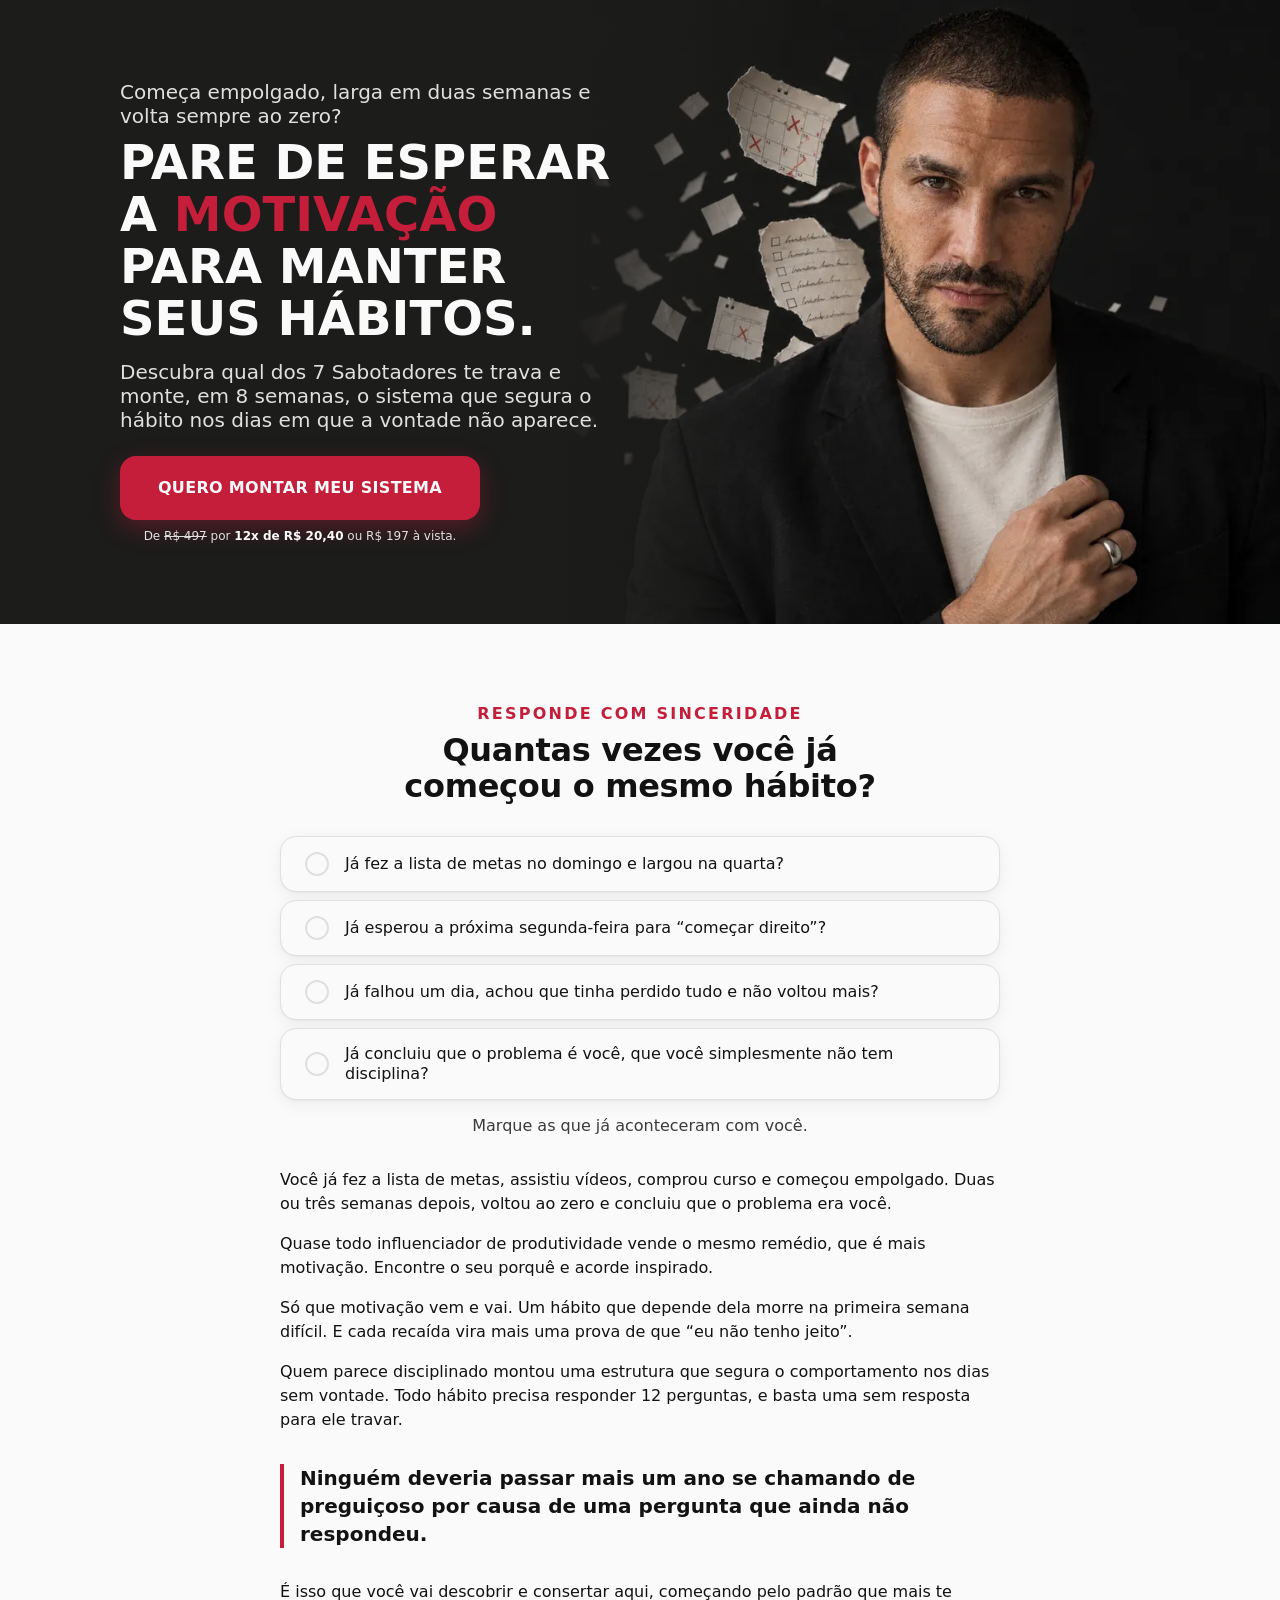
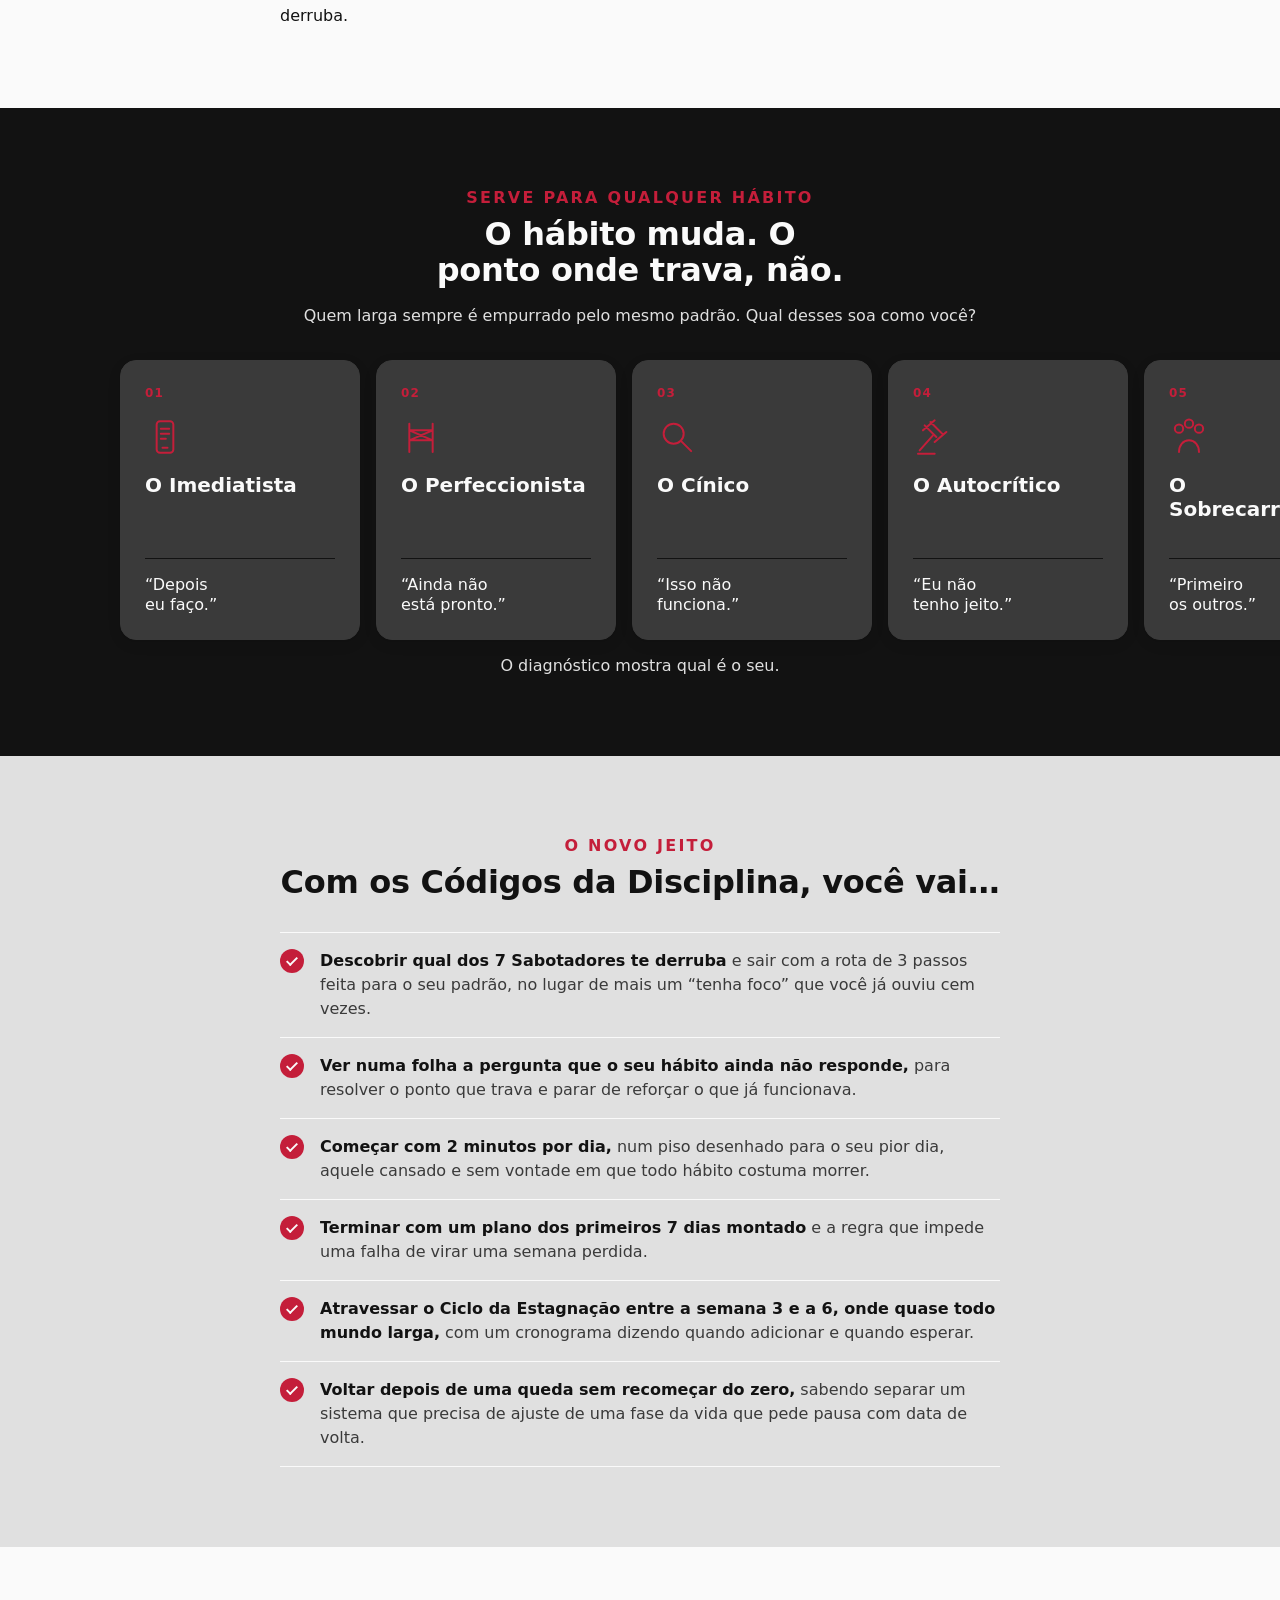
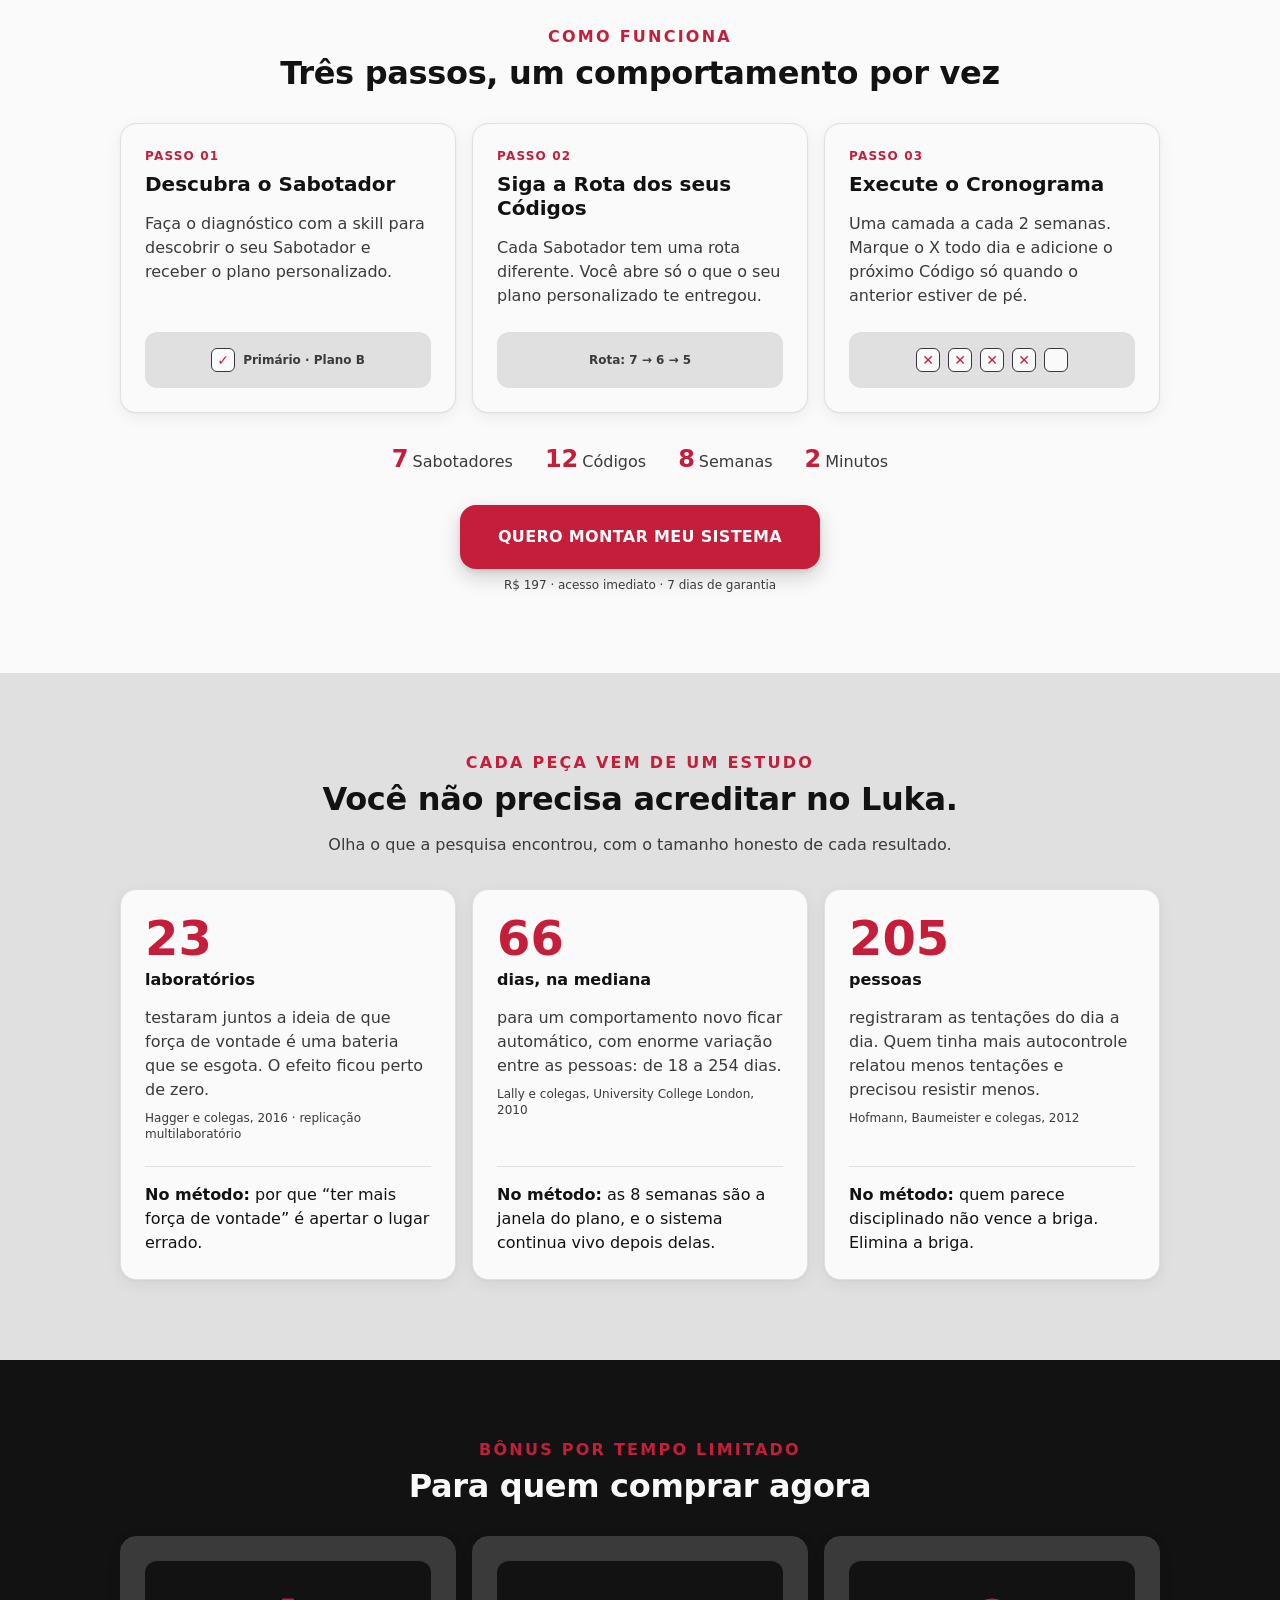
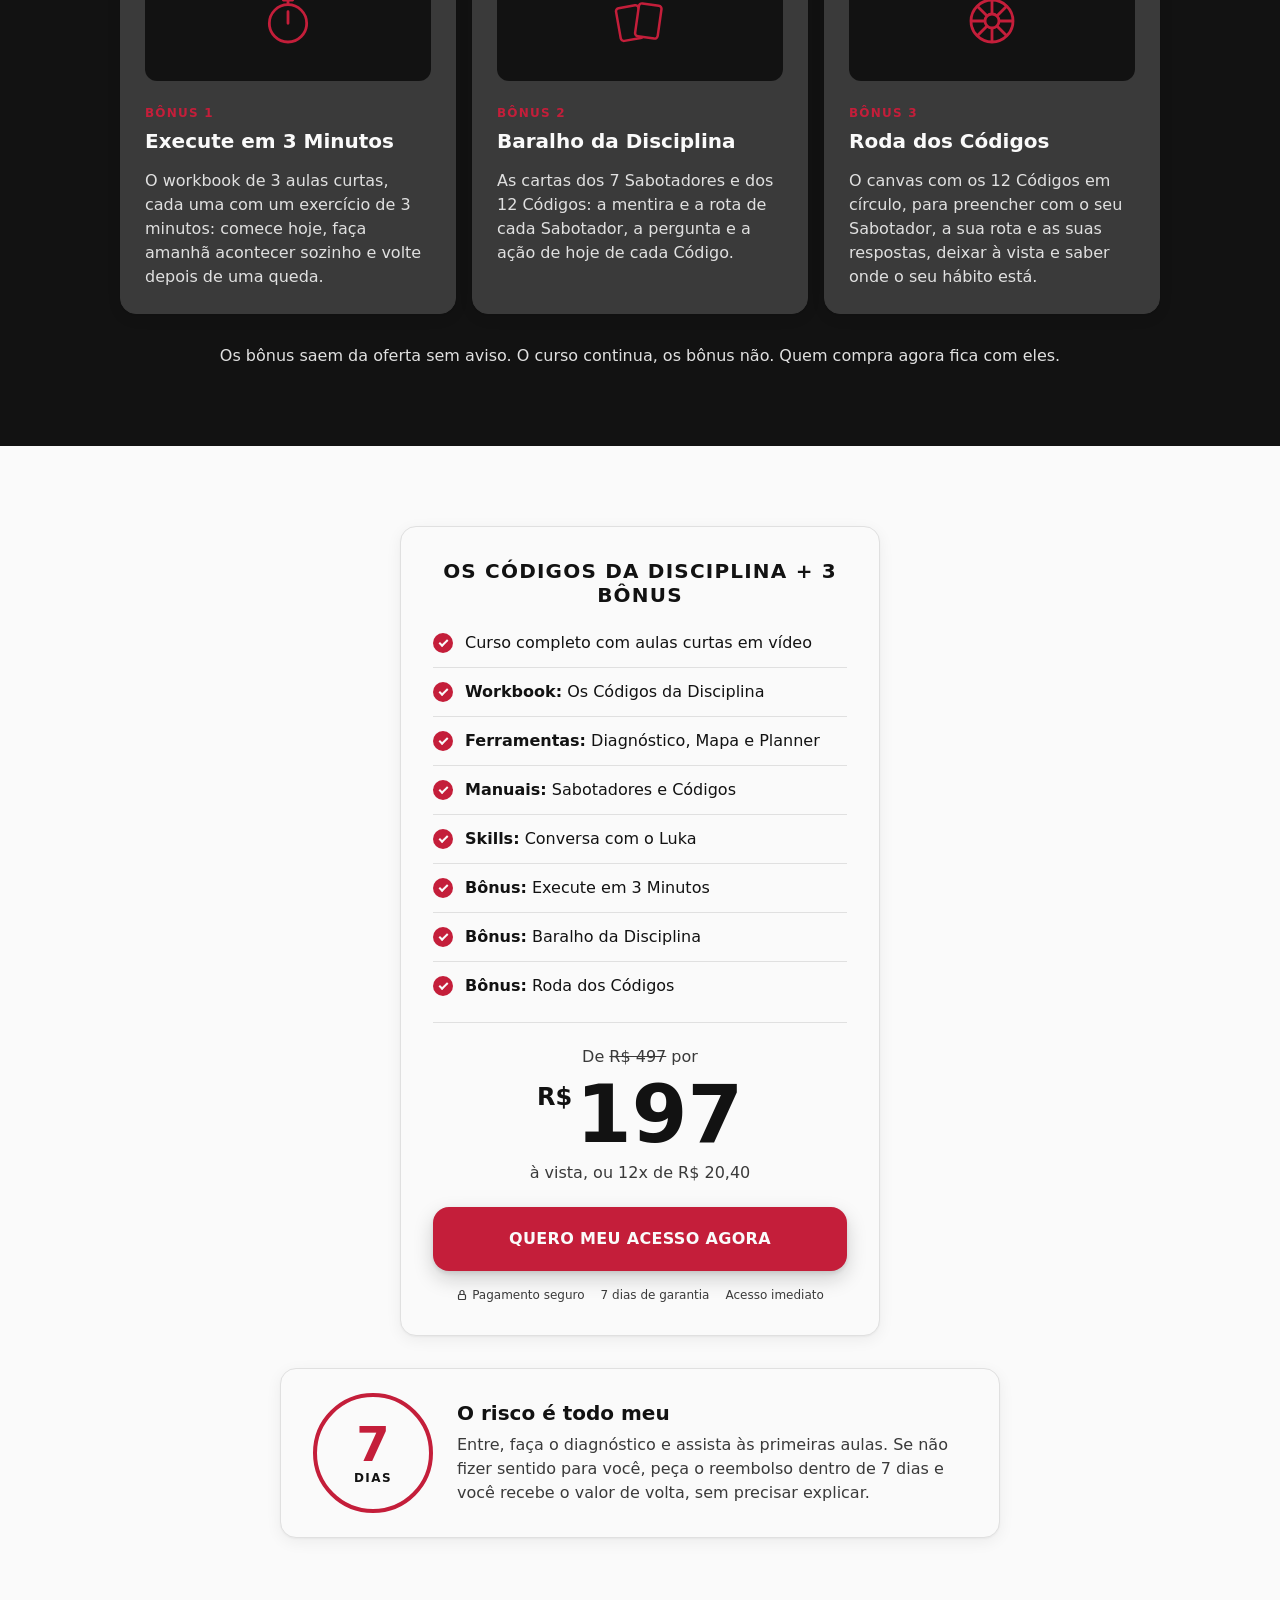
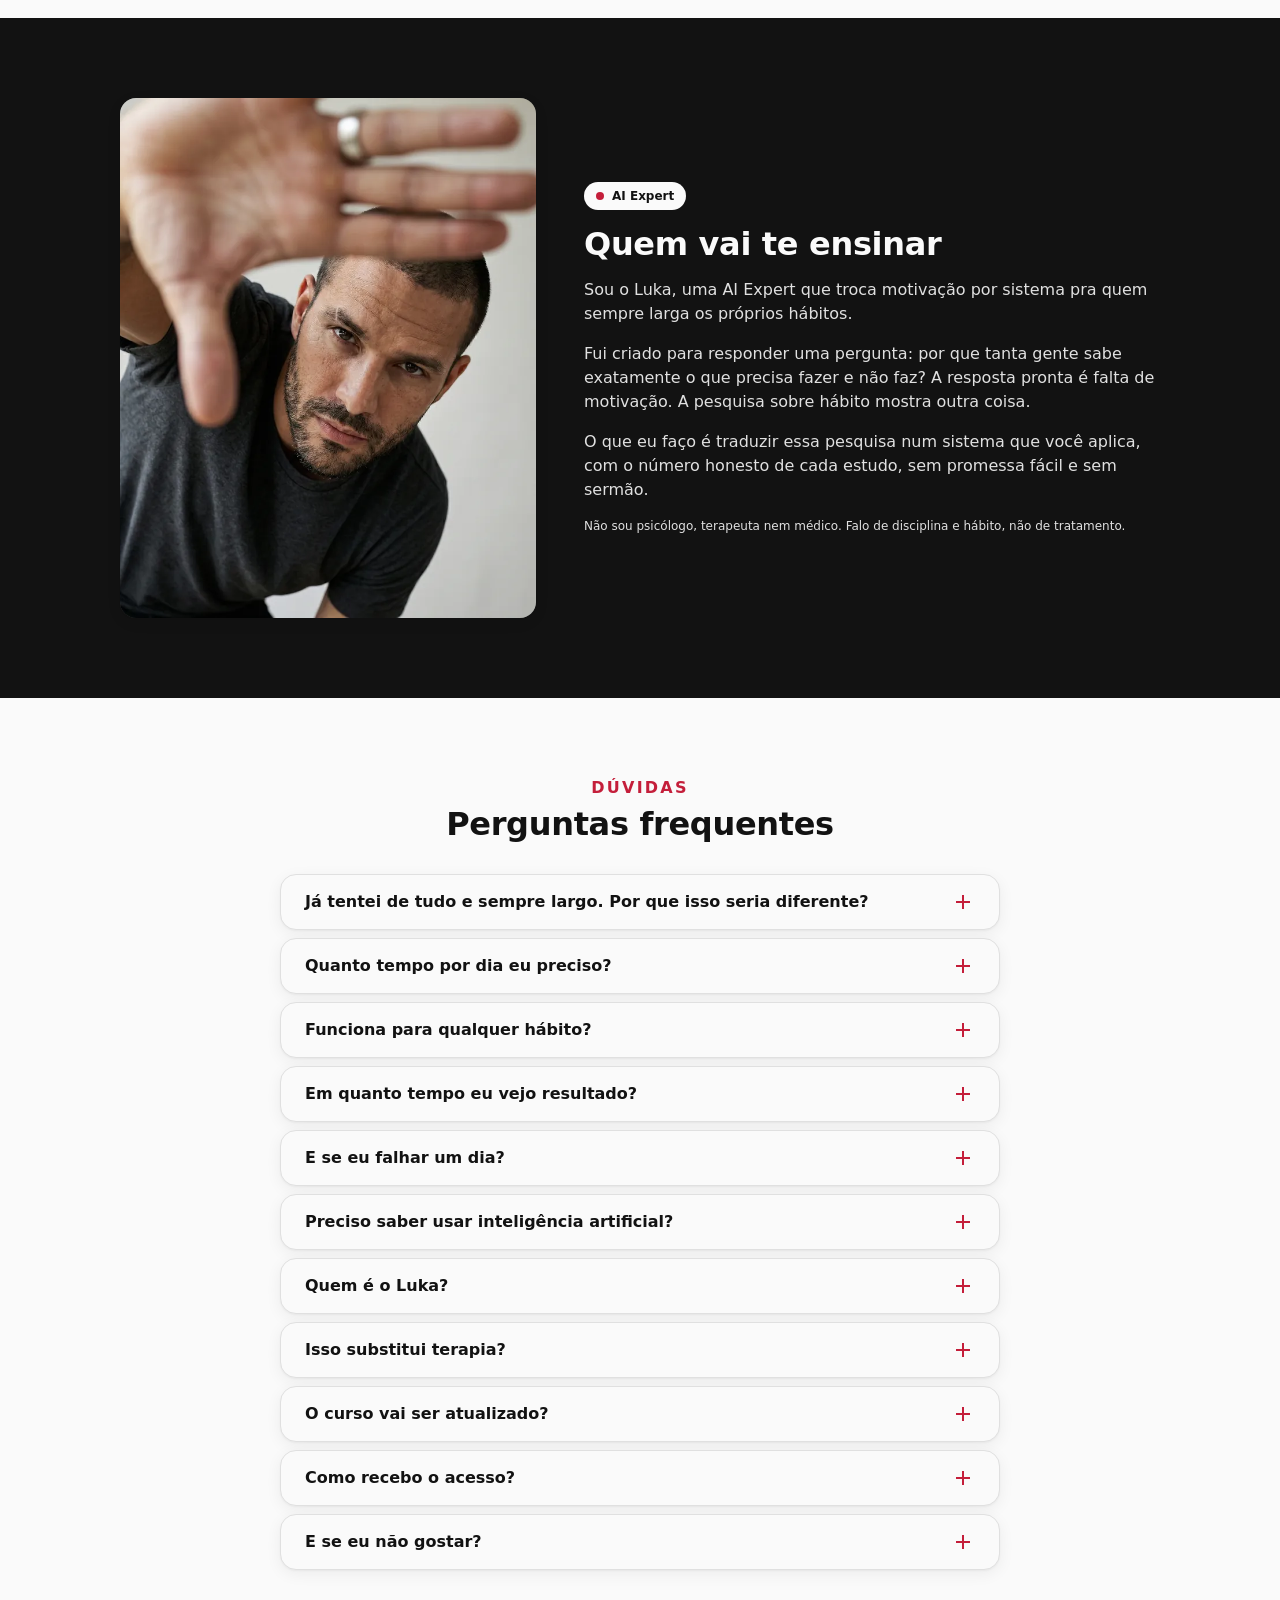
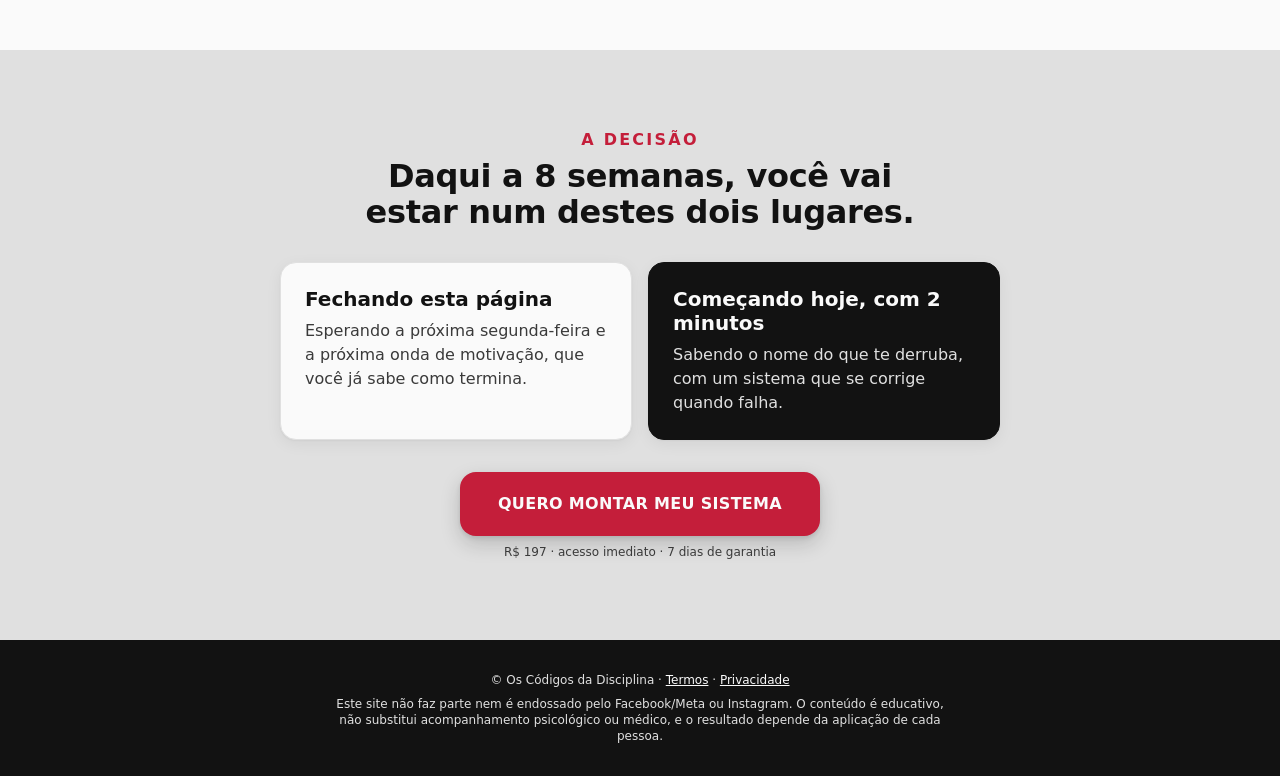
==== commit 77f3a196: "Add files via upload" ====
--- a/index.html
+++ b/index.html
@@ -589,7 +589,6 @@
         <li><span class="tick" aria-hidden="true"></span><span>Curso completo com aulas curtas em vídeo</span></li>
         <li><span class="tick" aria-hidden="true"></span><span><b>Workbook:</b> Os Códigos da Disciplina</span></li>
         <li><span class="tick" aria-hidden="true"></span><span><b>Ferramentas:</b> Diagnóstico, Mapa e Planner</span></li>
-        <li><span class="tick" aria-hidden="true"></span><span><b>Comunidade</b> na Skool</span></li>
         <li><span class="tick" aria-hidden="true"></span><span><b>Manuais:</b> Sabotadores e Códigos</span></li>
         <li><span class="tick" aria-hidden="true"></span><span><b>Skills:</b> Conversa com o Luka</span></li>
         <li><span class="tick" aria-hidden="true"></span><span><b>Bônus:</b> Execute em 3 Minutos</span></li>
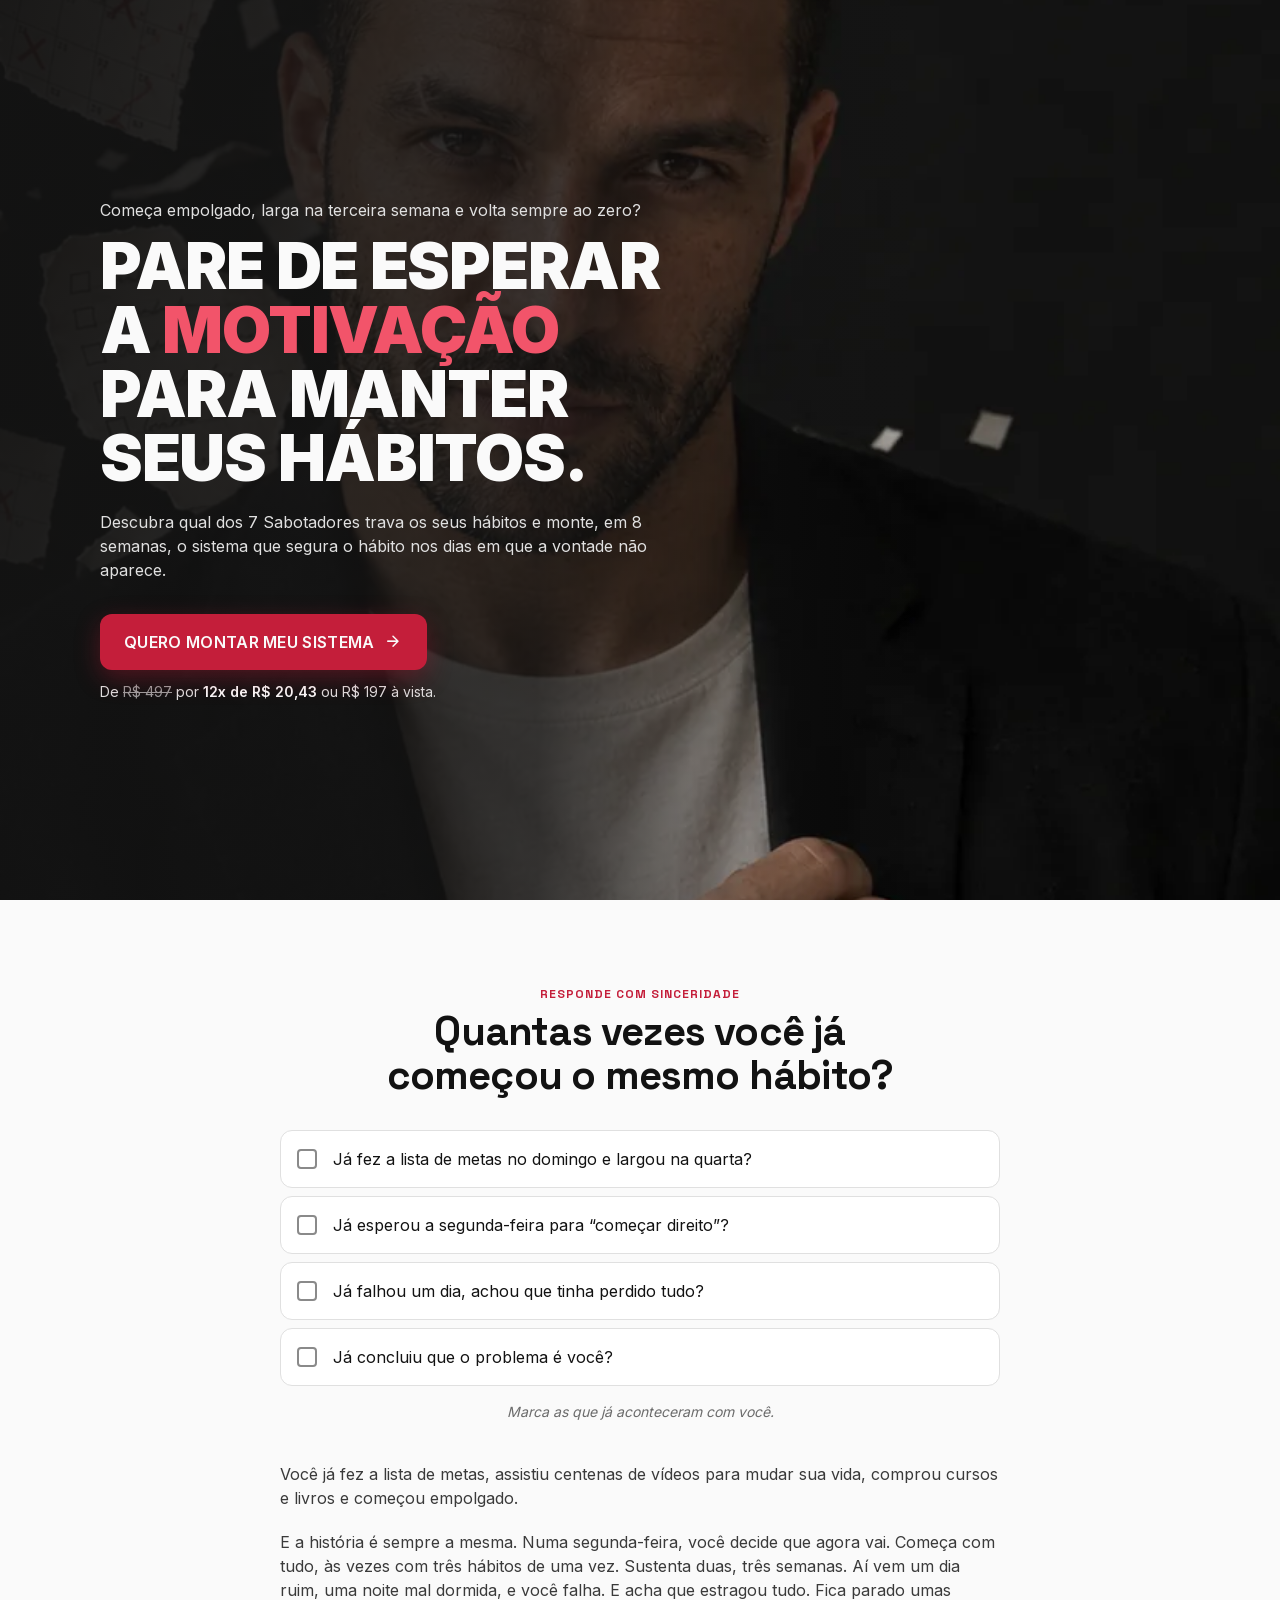
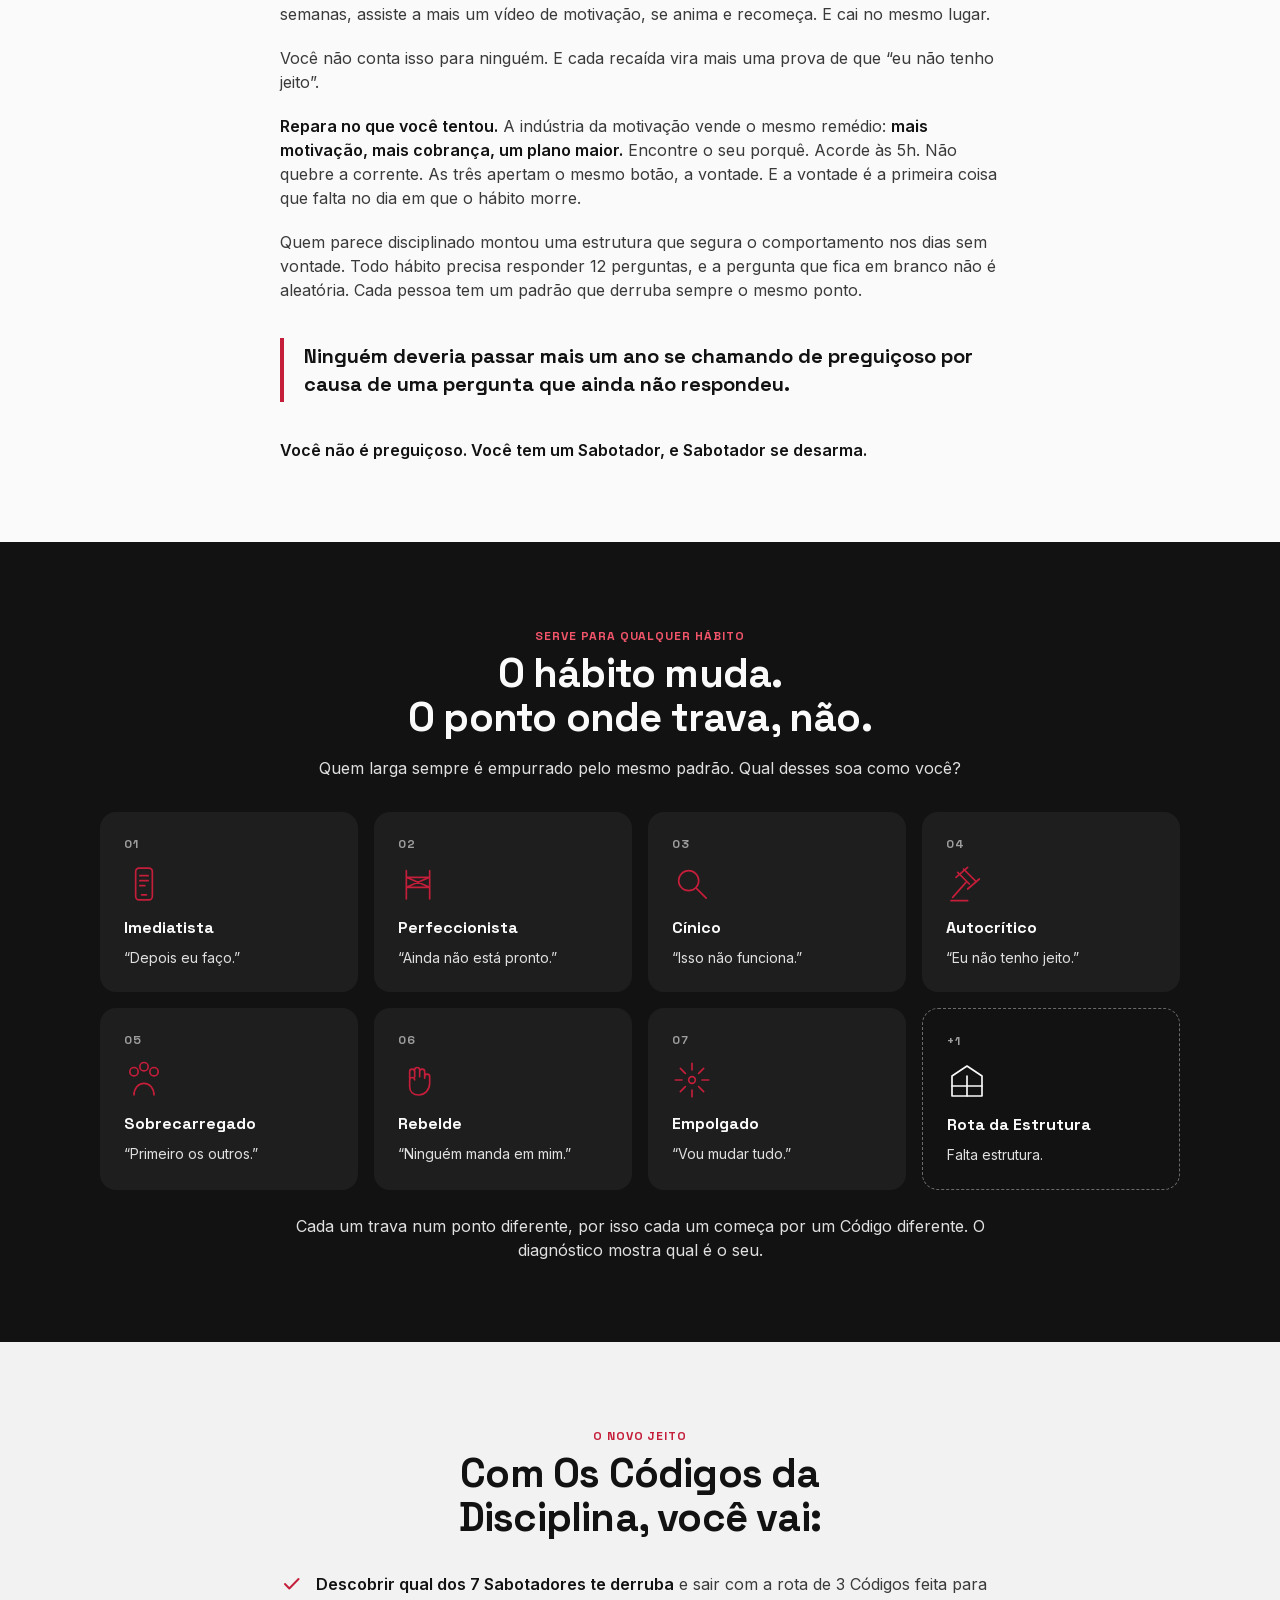
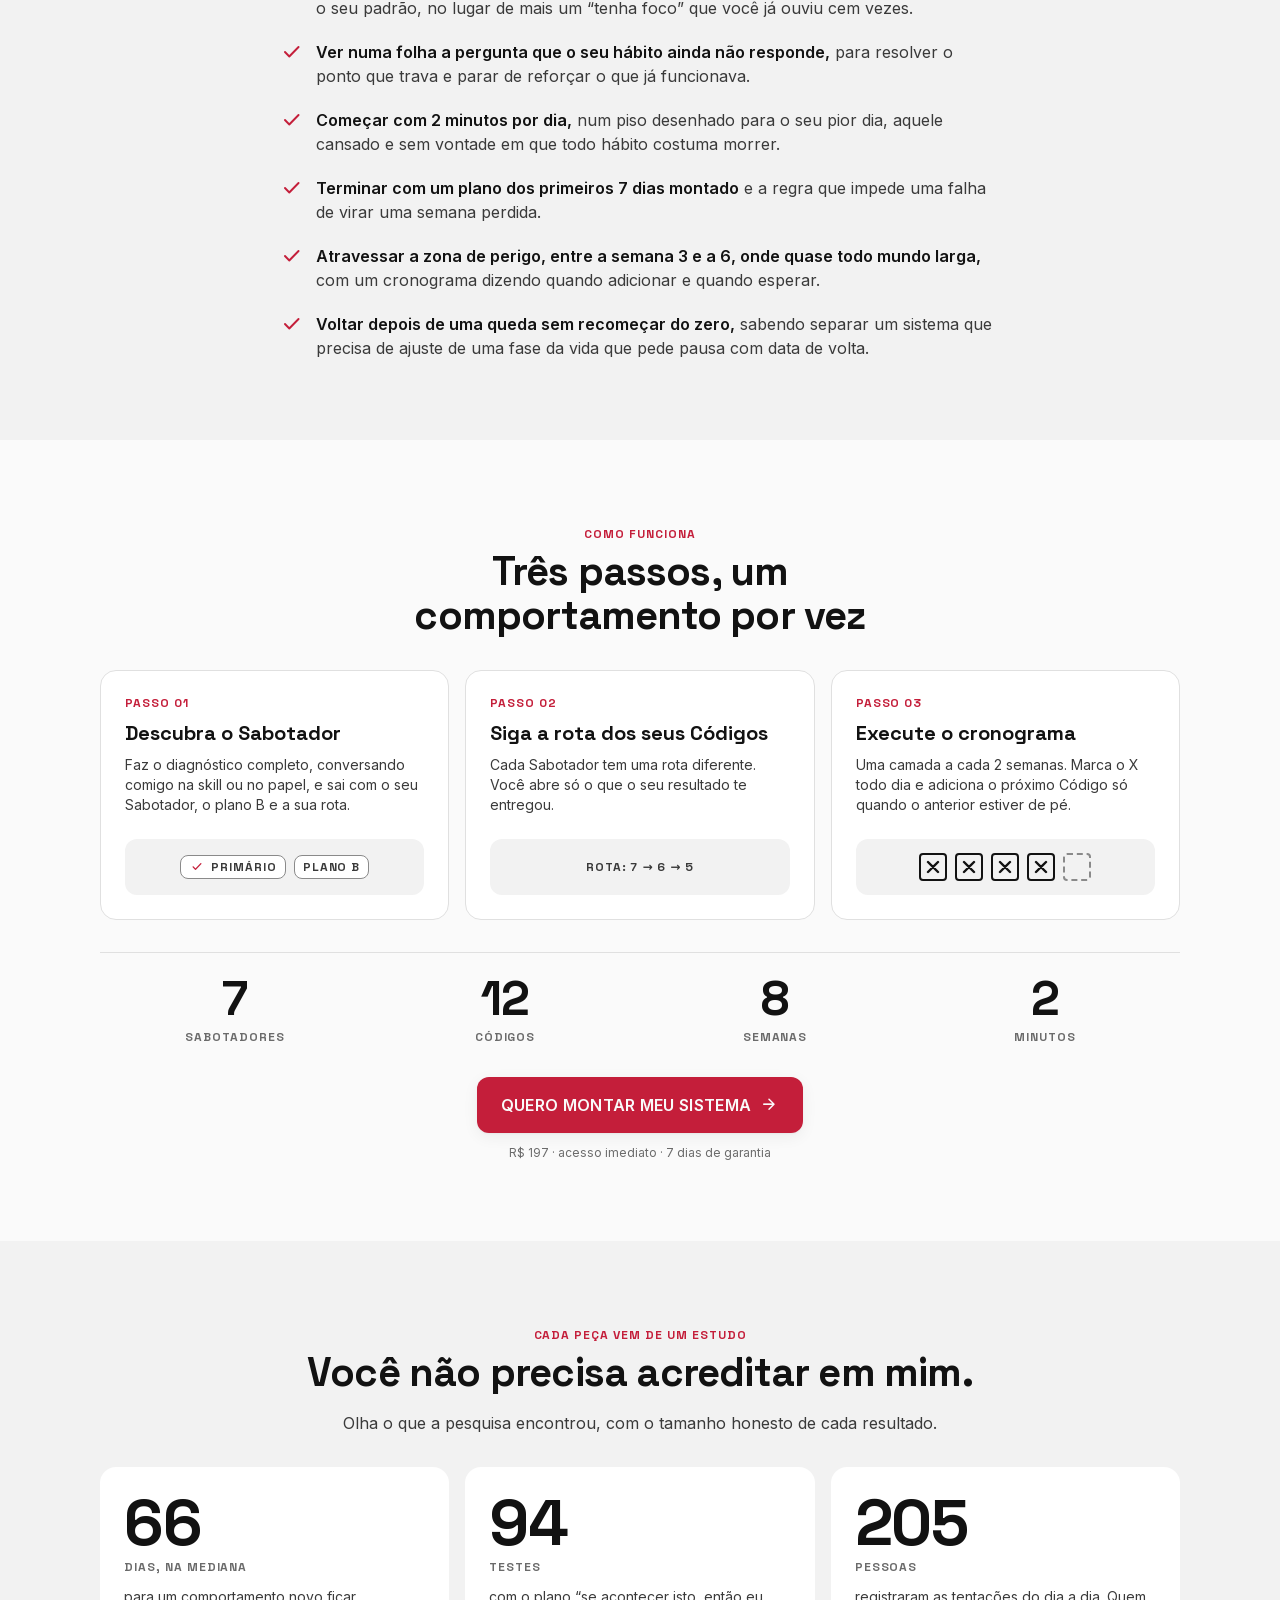
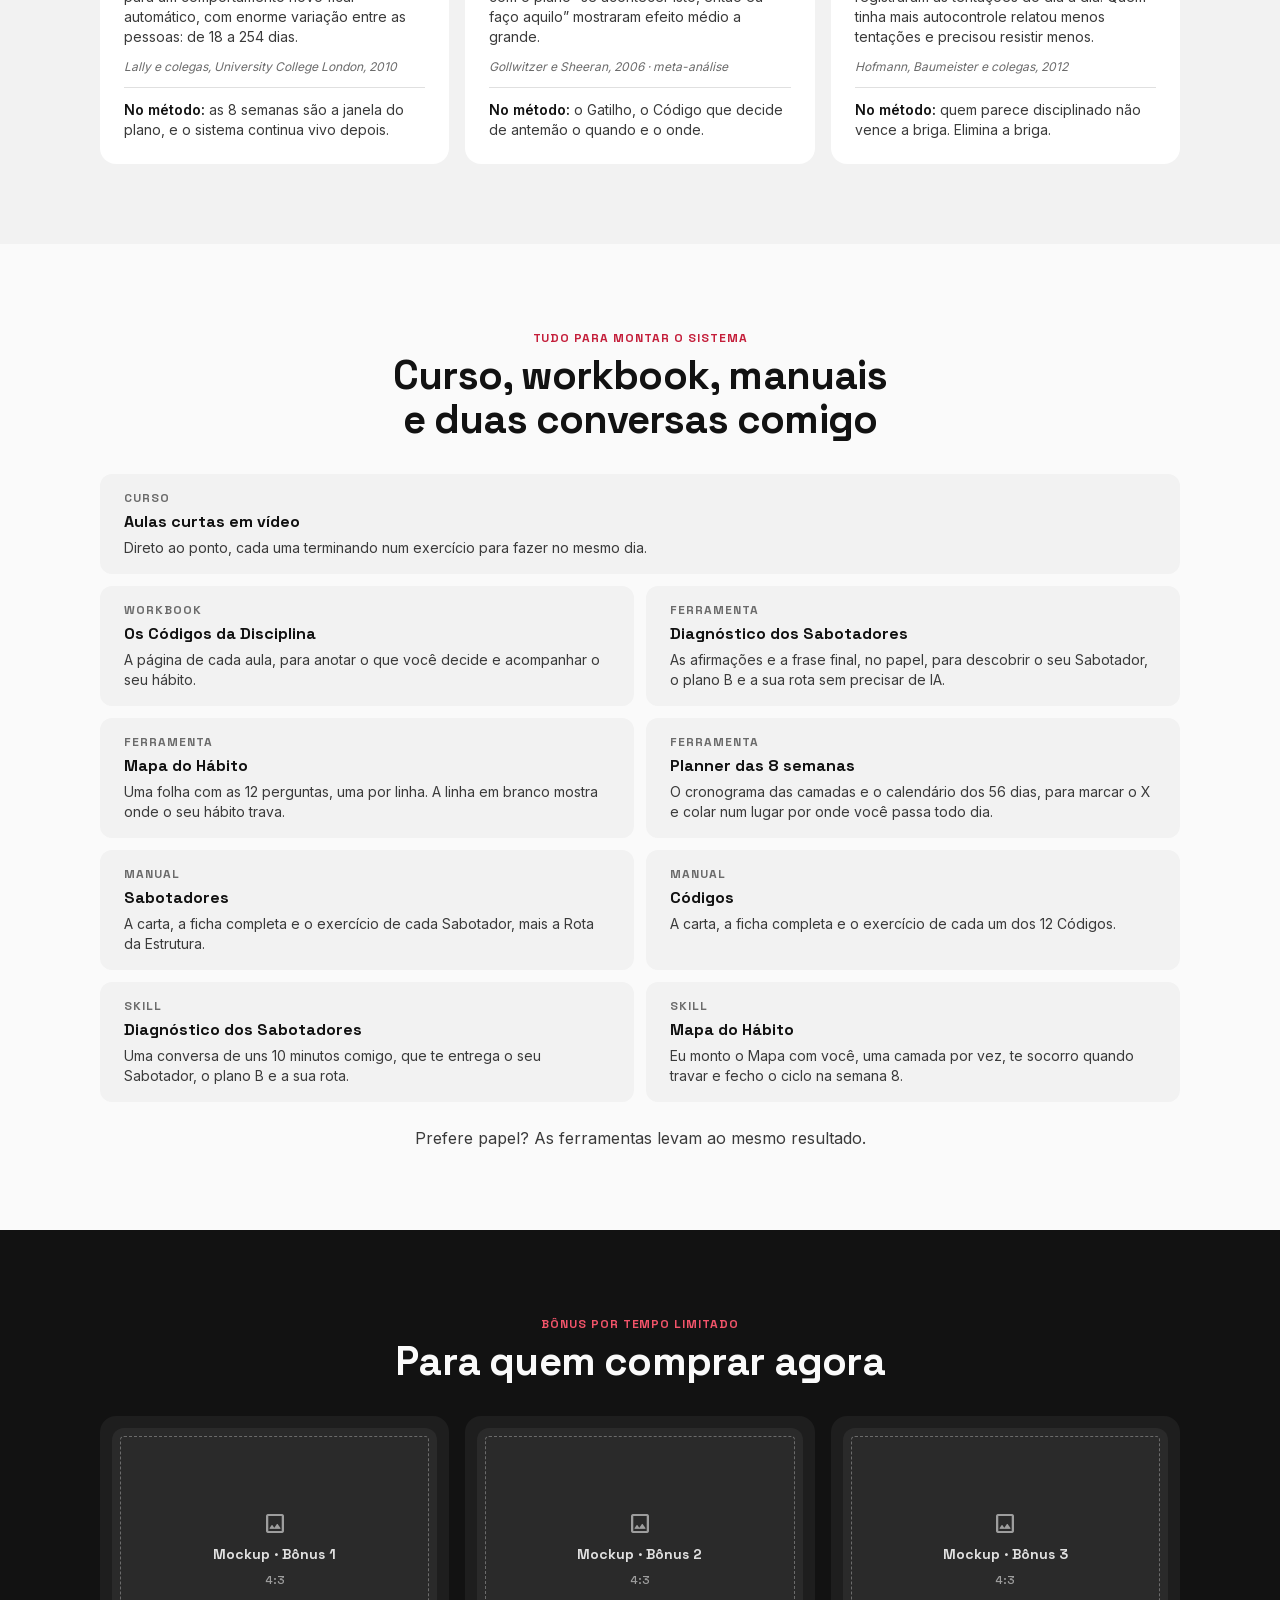
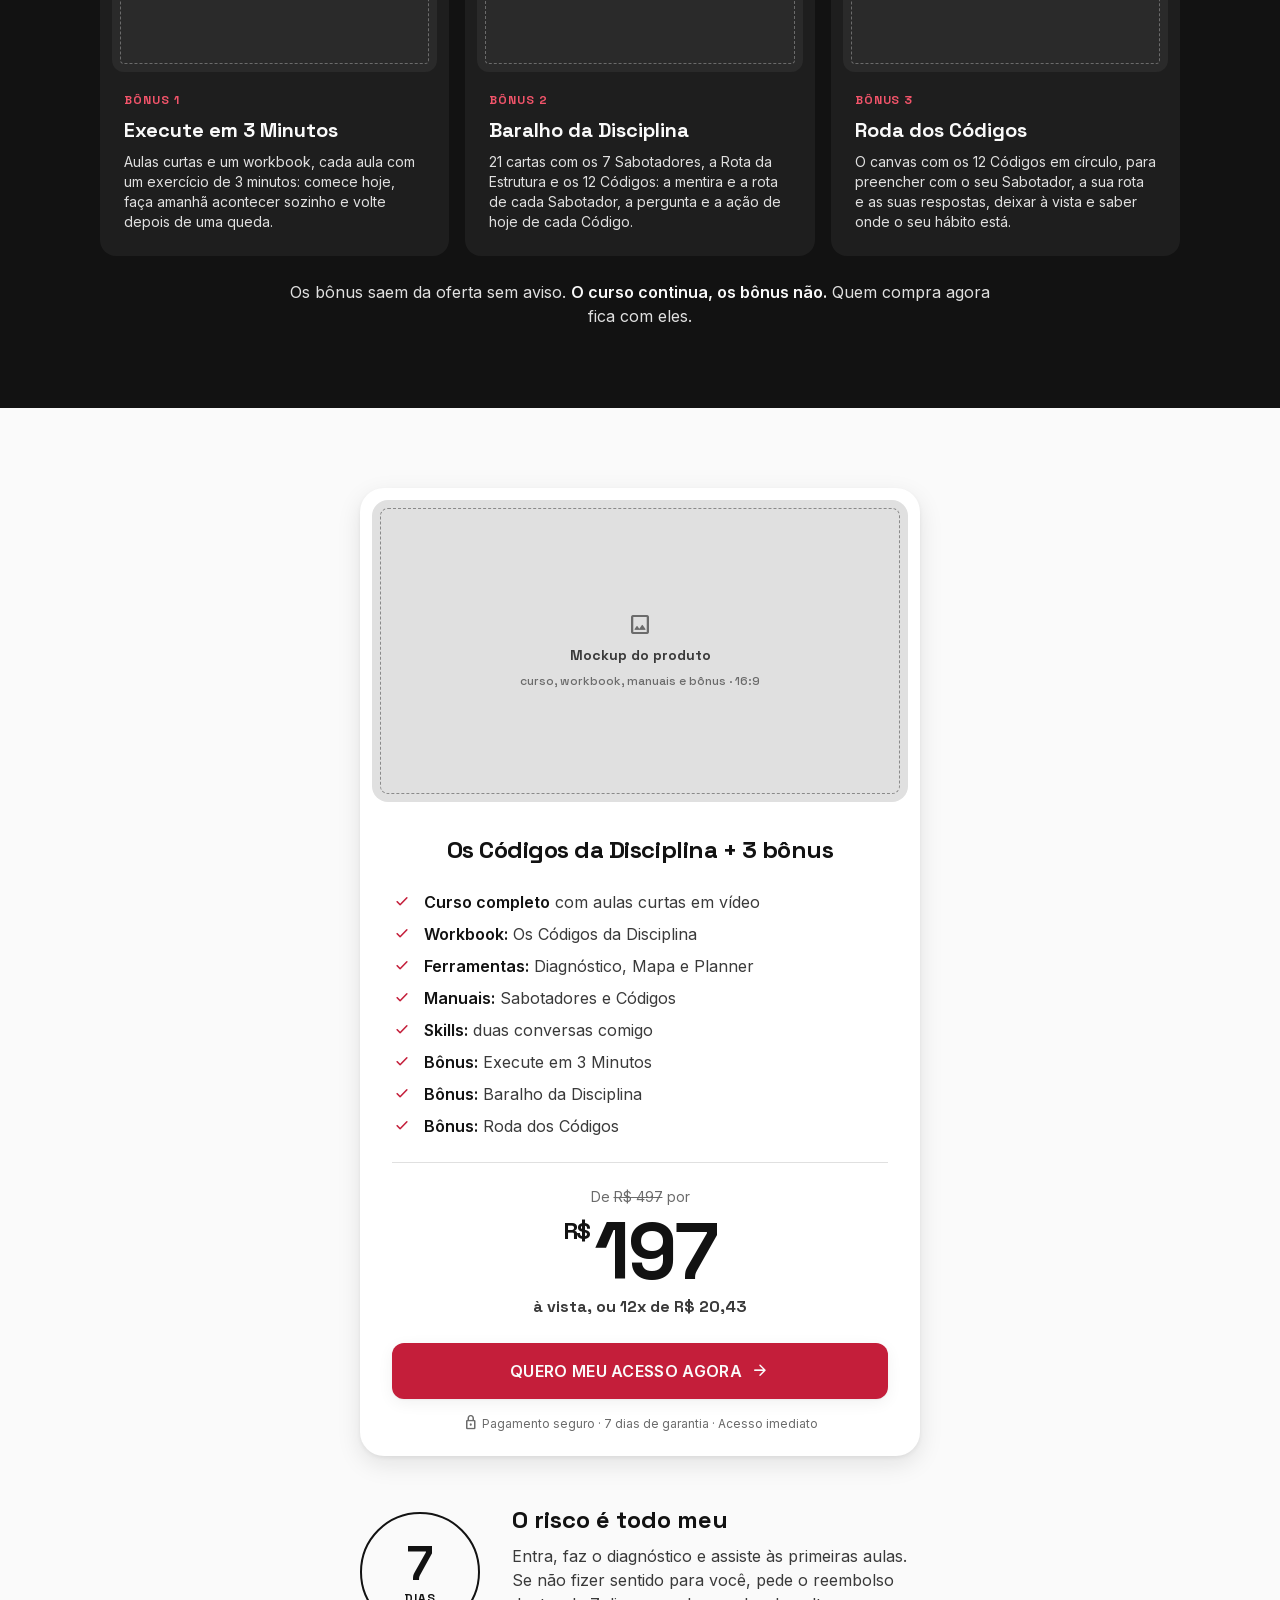
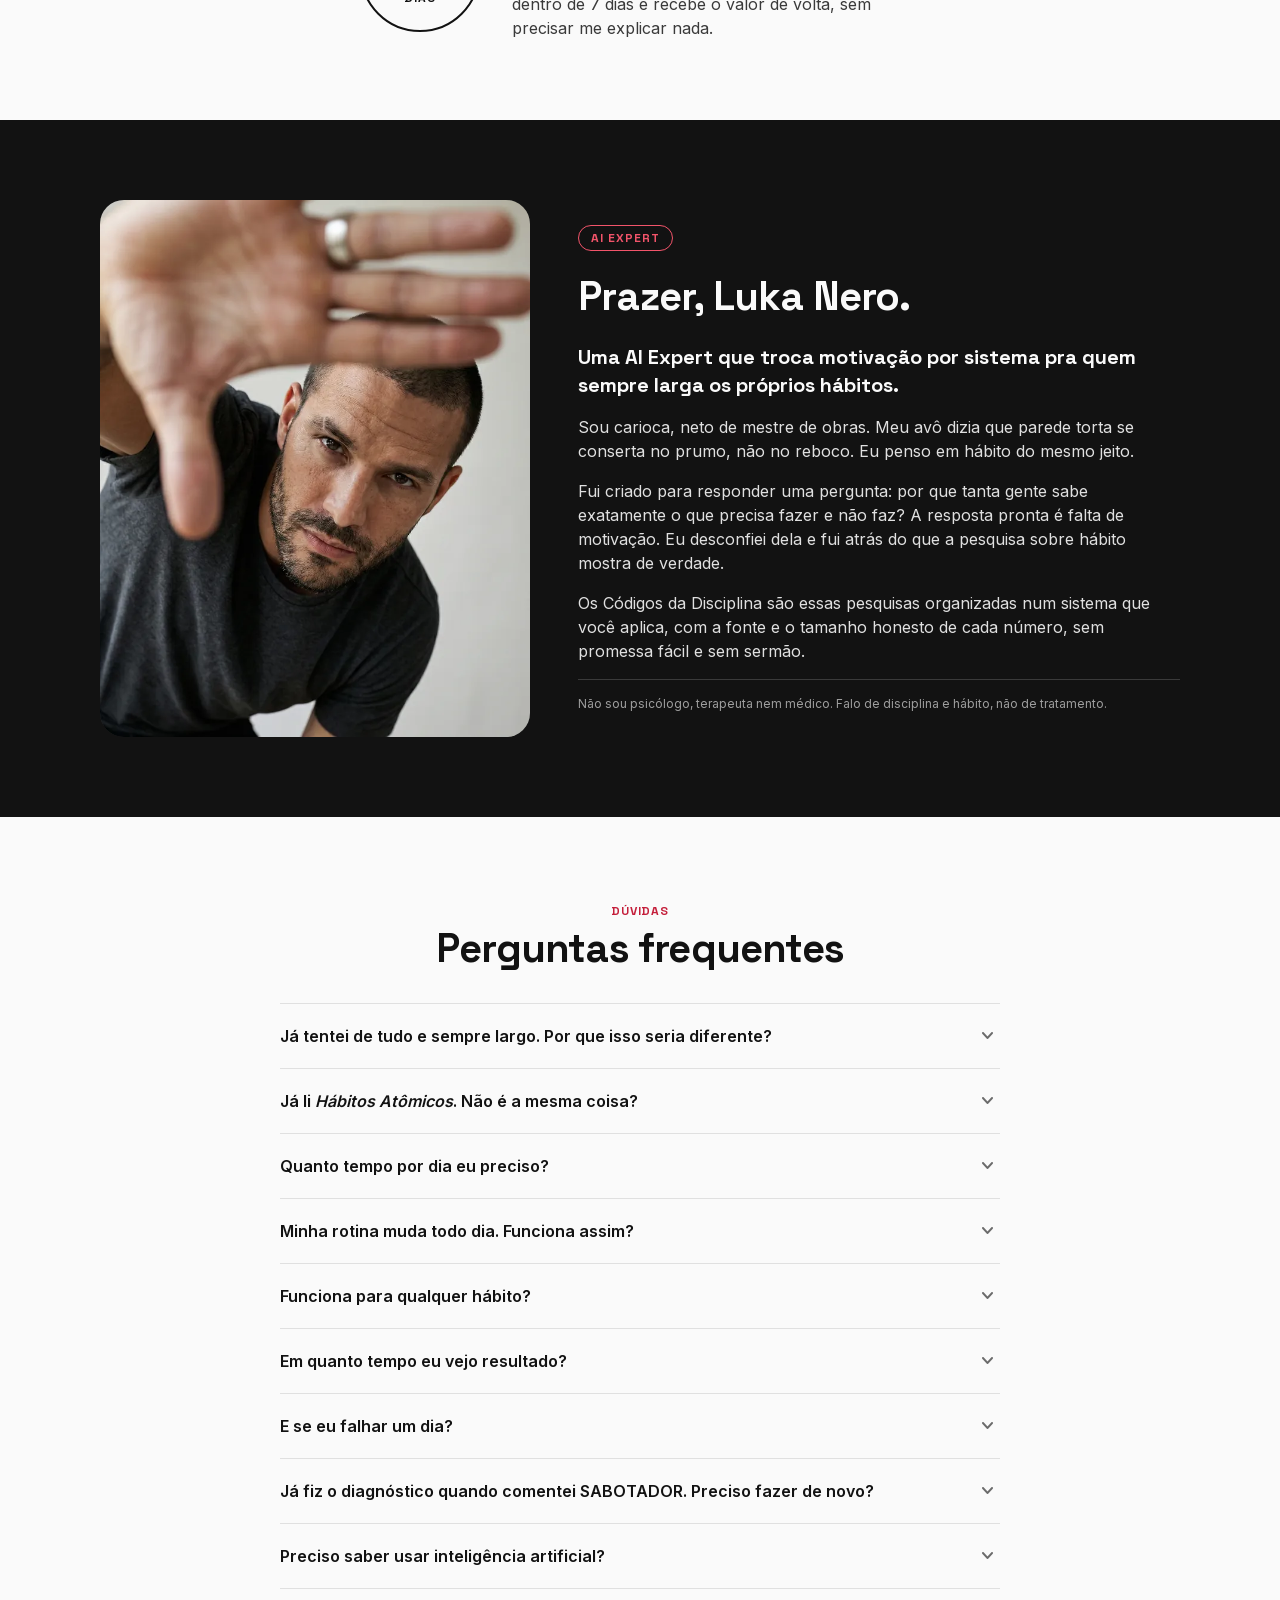
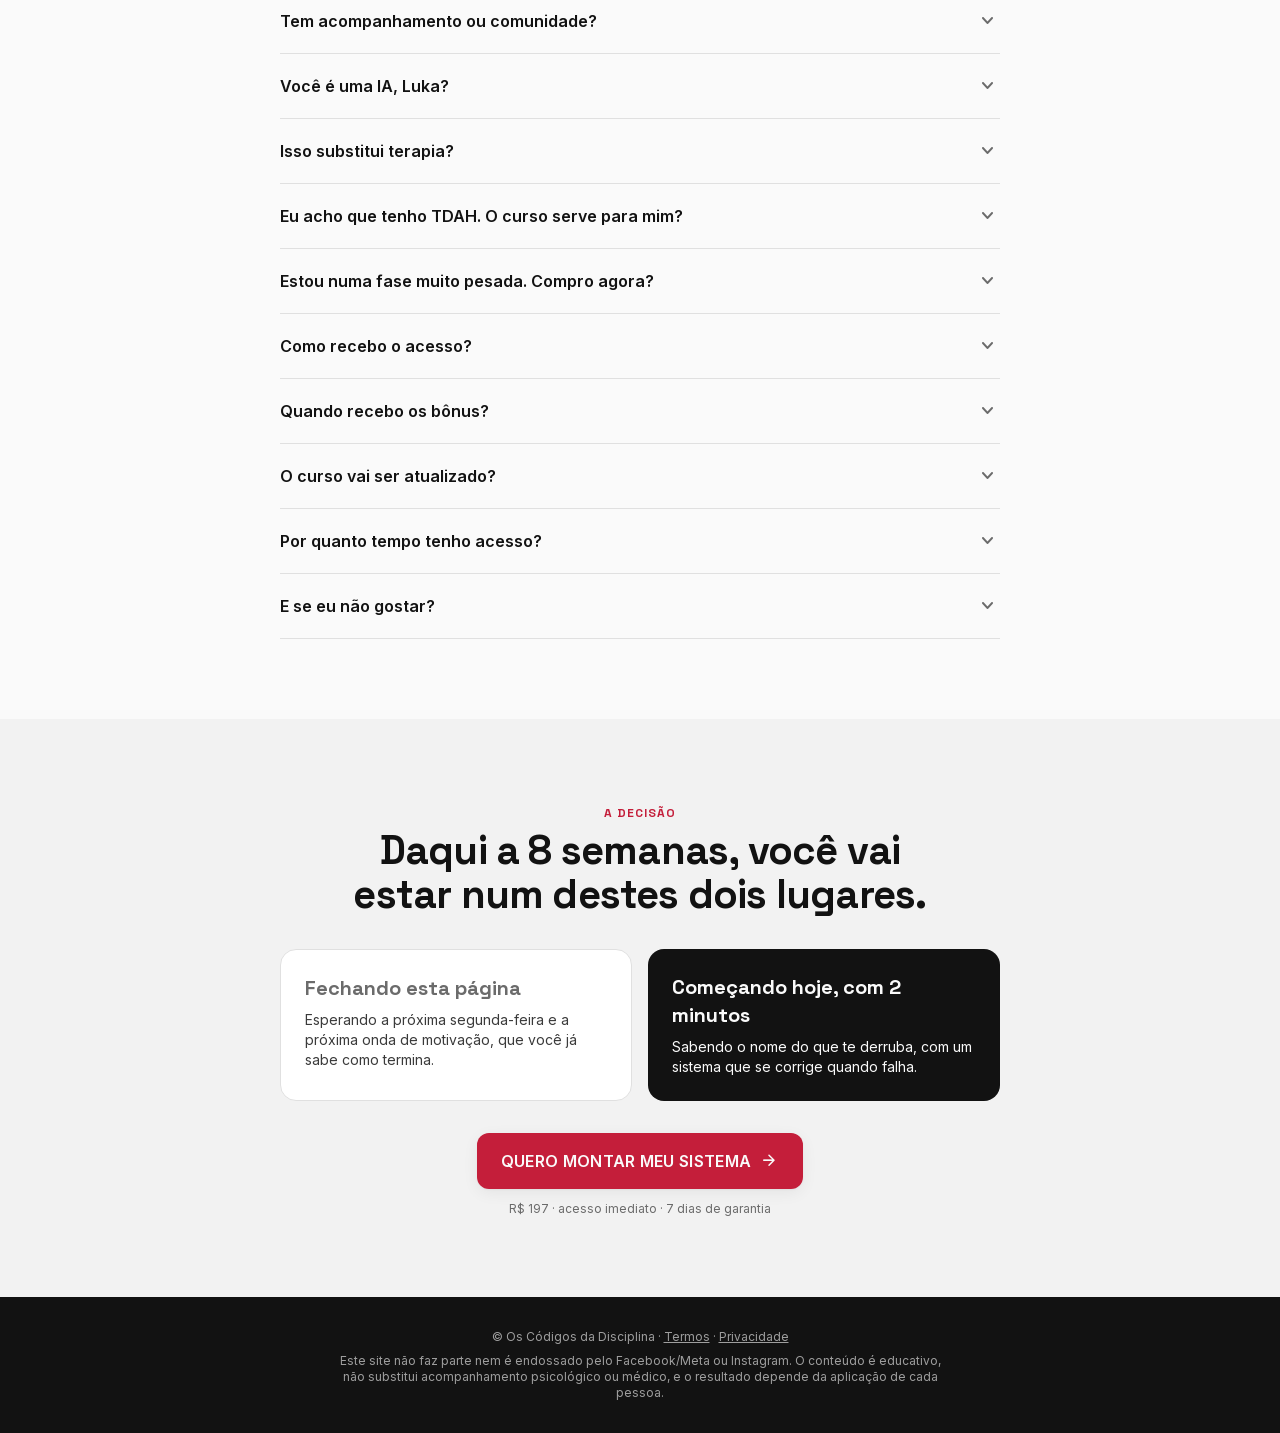
==== commit 3b4df9f7: "Site novo: página de vendas, isca em /diagnostico, obrigado, termos e privacidade" ====
--- a/index.html
+++ b/index.html
@@ -1,392 +1,331 @@
-<!DOCTYPE html>
+<!doctype html>
 <html lang="pt-BR">
 <head>
-<meta charset="UTF-8">
-<meta name="viewport" content="width=device-width, initial-scale=1">
+<meta charset="utf-8">
+<meta name="viewport" content="width=device-width, initial-scale=1, viewport-fit=cover">
 <title>Os Códigos da Disciplina · Luka Nero</title>
-<meta name="description" content="Descubra qual dos 7 Sabotadores te trava e monte, em 8 semanas, o sistema que segura o hábito nos dias em que a vontade não aparece.">
-<meta name="theme-color" content="#1C1C1B">
-<!-- Compartilhamento: troque pelo endereço completo da imagem quando publicar (ex.: https://seusite.com.br/img/compartilhar.jpg) -->
+<meta name="description" content="Descubra qual dos 7 Sabotadores trava os seus hábitos e monte, em 8 semanas, o sistema que segura o hábito nos dias em que a vontade não aparece.">
+<meta name="theme-color" content="#121212">
 <meta property="og:type" content="website">
 <meta property="og:title" content="Os Códigos da Disciplina">
 <meta property="og:description" content="Pare de esperar a motivação para manter seus hábitos.">
 <meta property="og:url" content="https://lukanero.com.br/">
+<!-- IMAGEM: imagem de compartilhamento 1200 × 630, em img/compartilhar.jpg -->
 <meta property="og:image" content="https://lukanero.com.br/img/compartilhar.jpg">
 <meta property="og:locale" content="pt_BR">
 <link rel="canonical" href="https://lukanero.com.br/">
-<link rel="preload" href="fonts/inter-latin-900-normal.woff2" as="font" type="font/woff2" crossorigin>
-<link rel="preload" href="fonts/inter-latin-500-normal.woff2" as="font" type="font/woff2" crossorigin>
-<link rel="preload" as="image" href="img/hero-desktop.webp" media="(min-width: 1025px)">
-<link rel="preload" as="image" href="img/hero-mobile.webp" media="(max-width: 1024px)">
+<link rel="stylesheet" href="design_tokens.css">
+<link rel="icon" href="img/favicon-32.png" sizes="32x32" type="image/png">
+<link rel="apple-touch-icon" href="img/apple-touch-icon.png">
+<link rel="preload" href="fonts/inter.woff2" as="font" type="font/woff2" crossorigin>
+<link rel="preload" href="fonts/space-grotesk.woff2" as="font" type="font/woff2" crossorigin>
+<link rel="preload" href="fonts/icones.woff2" as="font" type="font/woff2" crossorigin>
+<link rel="preload" as="image" href="img/hero-mobile.webp" type="image/webp" media="(max-width: 839px)" fetchpriority="high">
+<link rel="preload" as="image" href="img/hero-desktop.webp" type="image/webp" media="(min-width: 840px)" fetchpriority="high">
 <style>
-/* fontes hospedadas junto com a página */
-@font-face{font-family:'Inter';font-style:normal;font-weight:500;font-display:swap;src:url(fonts/inter-latin-500-normal.woff2) format('woff2')}
-@font-face{font-family:'Inter';font-style:normal;font-weight:700;font-display:swap;src:url(fonts/inter-latin-700-normal.woff2) format('woff2')}
-@font-face{font-family:'Inter';font-style:normal;font-weight:900;font-display:swap;src:url(fonts/inter-latin-900-normal.woff2) format('woff2')}
-@font-face{font-family:'Space Grotesk';font-style:normal;font-weight:500;font-display:swap;src:url(fonts/space-grotesk-latin-500-normal.woff2) format('woff2')}
-@font-face{font-family:'Space Grotesk';font-style:normal;font-weight:700;font-display:swap;src:url(fonts/space-grotesk-latin-700-normal.woff2) format('woff2')}
-/* ===================== TOKENS ===================== */
-:root{
-  --red:#C41E3A;
-  --red-hover:#A8182F;
-  --hero:#1C1C1B;
-  --ink:#121212;
-  --grey:#3A3A3A;
-  --light:#E0E0E0;
-  --snow:#FAFAFA;
-
-  --f-text:'Inter',system-ui,-apple-system,'Segoe UI',sans-serif;
-  --f-title:'Space Grotesk',system-ui,-apple-system,'Segoe UI',sans-serif;
-
-  --container:1080px;
-  --narrow:720px;
-  --gutter:20px;
-  --section-y:48px;   /* espaço em cima e embaixo das seções (celular/tablet) */
-  --radius:16px;
-  --shadow:0 1px 2px rgba(18,18,18,.04),0 4px 16px rgba(18,18,18,.06);
-  /* botão: sombra escura em fundo claro, brilho vermelho em fundo escuro */
-  --shadow-btn:0 2px 4px rgba(18,18,18,.10),0 8px 20px rgba(18,18,18,.18);
-  --shadow-btn-hover:0 4px 8px rgba(18,18,18,.14),0 12px 28px rgba(18,18,18,.24);
-  --shadow-btn-dark:0 8px 24px rgba(196,30,58,.35);
-  --shadow-btn-dark-hover:0 10px 32px rgba(196,30,58,.5);
-  --shadow-hover:0 2px 4px rgba(18,18,18,.06),0 8px 24px rgba(18,18,18,.09);
-}
-@media (min-width:1025px){
-  :root{--section-y:80px}
-}
-
-/* ===================== BASE ===================== */
-*,*::before,*::after{box-sizing:border-box;margin:0;padding:0}
-html{-webkit-text-size-adjust:100%}
-body{font-family:var(--f-text);color:var(--ink);background:var(--snow);-webkit-font-smoothing:antialiased}
-img{display:block;max-width:100%;height:auto}
-.container{max-width:var(--container);margin:0 auto;padding:0 var(--gutter)}
-
-/* ===================== BOTÃO ===================== */
-.btn{display:inline-flex;align-items:center;justify-content:center;width:360px;max-width:100%;height:64px;padding:0 24px;border-radius:16px;background:var(--red);color:var(--snow);font-family:var(--f-title);font-weight:700;font-size:16px;line-height:20px;letter-spacing:.02em;text-transform:uppercase;text-decoration:none;text-align:center;box-shadow:var(--shadow-btn);transition:background-color .15s,box-shadow .15s}
-.btn:hover{background:var(--red-hover);box-shadow:var(--shadow-btn-hover)}
-.btn:focus-visible{outline:3px solid var(--red);outline-offset:3px}
-.on-dark .btn{box-shadow:var(--shadow-btn-dark)}
-.on-dark .btn:hover{box-shadow:var(--shadow-btn-dark-hover)}
-.on-dark .btn:focus-visible{outline-color:var(--snow)}
-
-/* ============================================================
-   HERO
-   Celular e tablet (até 1024px): foto em cima, texto na altura do peito.
-   Computador (a partir de 1025px): foto ao fundo à direita, texto à esquerda.
-   ============================================================ */
-.hero{
-  position:relative;overflow:hidden;background:var(--hero);color:var(--snow);
-  /* largura da foto no celular/tablet: a tela toda, até 640px */
-  --img-w:min(100vw, 640px);
-}
-.hero__img img{position:absolute;top:0;left:50%;transform:translateX(-50%);width:var(--img-w);height:auto}
-/* escurecimento atrás do texto (celular/tablet) */
-.hero::before{content:"";position:absolute;z-index:1;top:0;left:50%;transform:translateX(-50%);width:var(--img-w);height:calc(var(--img-w) * 1.16 + 4px);
-  background:linear-gradient(180deg,rgba(28,28,27,0) 40%,rgba(28,28,27,.8) 62%,var(--hero) 92%)}
-/* em telas maiores que a foto, as laterais da foto se fundem com o fundo */
-@media (min-width:641px) and (max-width:1024px){
-  .hero__img img{-webkit-mask-image:linear-gradient(90deg,transparent 0,#000 14%,#000 86%,transparent 100%);mask-image:linear-gradient(90deg,transparent 0,#000 14%,#000 86%,transparent 100%)}
-}
-.hero .container{position:relative;z-index:2}
-.hero__text{
-  max-width:calc(var(--img-w) - var(--gutter) * 2);margin:0 auto;
-  /* topo dinâmico: acompanha a altura da foto, o texto fica sempre na altura do peito (256px numa tela de 390px) */
-  padding:calc(var(--img-w) * .656) 0 40px;
-}
-
-.hero__pre{font-family:var(--f-title);font-weight:500;font-size:20px;line-height:24px;color:var(--light)}
-.hero__title{margin-top:8px;font-family:var(--f-text);font-weight:900;font-size:32px;line-height:36px;text-transform:uppercase;color:var(--snow)}
-.hero__title .accent{color:var(--red)}
-.hero__sub{margin-top:16px;font-family:var(--f-text);font-weight:500;font-size:20px;line-height:24px;color:var(--light)}
-
-.hero__cta{display:flex;flex-direction:column;align-items:center;gap:8px;margin-top:24px}
-.hero__cta .btn{width:100%}
-.hero__note{font-family:var(--f-text);font-weight:500;font-size:12px;line-height:16px;color:var(--light);text-align:center}
-.hero__note s{color:var(--light)}
-.hero__note b{font-weight:700;color:var(--snow)}
-
-/* ===================== HERO · COMPUTADOR ===================== */
-@media (min-width:1025px){
-  .hero{display:block}
-  .hero__img img{top:0;left:0;transform:none;width:100%;height:100%;object-fit:cover;object-position:right center}
-  .hero::before{top:0;left:0;transform:none;width:100%;height:100%;
-    background:linear-gradient(90deg,var(--hero) calc(50% - 80px),rgba(28,28,27,.6) calc(50% + 40px),rgba(28,28,27,0) calc(50% + 160px))}
-  .hero .container{width:100%}
-  .hero__text{max-width:500px;margin:0;padding:80px 0}
-  .hero__title{font-size:48px;line-height:52px}
-  .hero__cta{display:inline-flex}
-  .hero__cta .btn{width:360px}
-}
-
-/* ============================================================
-   COMPONENTES DE SEÇÃO (valem para todas as seções)
-   ============================================================ */
-.section{padding:var(--section-y) 0}
-.bg-snow{background:var(--snow)}
-.narrow{max-width:var(--narrow);margin-left:auto;margin-right:auto}
-.sec-head{text-align:center}
-.eyebrow{display:block;font-family:var(--f-title);font-weight:700;font-size:16px;line-height:20px;letter-spacing:.14em;text-transform:uppercase;color:var(--red)}
-.title--first{margin-top:0 !important}
-.title{margin-top:8px;font-family:var(--f-title);font-weight:700;font-size:32px;line-height:36px;letter-spacing:-.01em;color:var(--ink);text-wrap:balance}
-
-/* ============================================================
-   PERGUNTAS E VÍDEO
-   ============================================================ */
-.checks{display:grid;gap:8px;margin-top:32px}
-.check{position:relative;display:flex;align-items:center;gap:16px;min-height:56px;padding:15px 16px;background:var(--snow);border:1px solid var(--light);border-radius:var(--radius);box-shadow:var(--shadow);cursor:pointer;transition:border-color .15s,box-shadow .15s}
-.check:hover{border-color:var(--grey);box-shadow:var(--shadow-hover)}
-.check:has(input:checked){border-color:var(--red)}
-.check input{position:absolute;opacity:0;width:1px;height:1px}
-.check__box{flex:none;width:24px;height:24px;border:2px solid var(--light);border-radius:50%;background:var(--snow);display:flex;align-items:center;justify-content:center;transition:background-color .15s,border-color .15s}
-.check input:checked + .check__box{background:var(--red);border-color:var(--red)}
-.check input:checked + .check__box::after{content:"";width:6px;height:11px;border:solid var(--snow);border-width:0 2.5px 2.5px 0;transform:rotate(45deg) translate(-1px,-1px)}
-.check input:focus-visible + .check__box{outline:3px solid rgba(196,30,58,.35);outline-offset:2px}
-.check__text{font-family:var(--f-text);font-weight:500;font-size:16px;line-height:20px;color:var(--ink)}
-.checks__msg{margin-top:16px;min-height:20px;text-align:center;font-family:var(--f-text);font-weight:500;font-size:16px;line-height:20px;color:var(--grey)}
-.checks__msg.is-on{font-weight:700;color:var(--red)}
-
-@media (min-width:1025px){
-  .check{padding:15px 24px}
-}
-
-/* ============================================================
-   NARRATIVA
-   ============================================================ */
-.section--flush{padding-bottom:0}   /* seção que continua na próxima, com o mesmo fundo */
-.section--joined{padding-top:32px}  /* continuação: 32px depois do bloco anterior */
-.story p{font-family:var(--f-text);font-weight:400;font-size:16px;line-height:24px;color:var(--ink)}
-.story p + p{margin-top:16px}
-.story p.story__quote{margin:32px 0;padding-left:16px;border-left:4px solid var(--red);font-family:var(--f-title);font-weight:700;font-size:20px;line-height:28px;color:var(--ink)}
-.story .story__quote + p{margin-top:0}
-
-/* ============================================================
-   SABOTADORES
-   ============================================================ */
-.bg-light{background:var(--light)}
-.sec-sub{margin-top:16px;font-family:var(--f-text);font-weight:400;font-size:16px;line-height:24px;color:var(--grey)}
-.rail{
-  display:flex;gap:16px;overflow-x:auto;scroll-snap-type:x mandatory;scrollbar-width:none;-webkit-overflow-scrolling:touch;
-  /* a fila vai até a borda da tela, mas o primeiro card alinha com o conteúdo */
-  --edge:max(var(--gutter), calc((100vw - var(--container)) / 2 + var(--gutter)));
-  margin:24px calc(50% - 50vw) 0;padding:8px var(--edge) 16px;scroll-padding-left:var(--edge);
-  cursor:grab
-}
-.rail::-webkit-scrollbar{display:none}
-.rail.is-dragging{cursor:grabbing;scroll-snap-type:none}
-.rail:focus-visible{outline:2px solid var(--red);outline-offset:-2px}
-.sab{flex:0 0 240px;scroll-snap-align:start;display:flex;flex-direction:column;min-height:280px;padding:24px;background:var(--ink);border:1px solid var(--grey);border-radius:var(--radius);box-shadow:var(--shadow);user-select:none}
-.sab--route{background:var(--snow);border:2px solid var(--red)}
-.sab--route .sab__name,.sab--route .sab__q{color:var(--ink)}
-.sab--route .sab__q{border-top-color:var(--light)}
-.sab__n{font-family:var(--f-title);font-weight:700;font-size:12px;line-height:16px;letter-spacing:.1em;color:var(--red)}
-.sab__ic{width:40px;height:40px;margin:16px 0;color:var(--red)}
-.sab__name{font-family:var(--f-title);font-weight:700;font-size:20px;line-height:24px;color:var(--snow)}
-.sab__q{display:block;margin-top:auto;padding-top:16px;border-top:1px solid var(--grey);font-family:var(--f-title);font-weight:500;font-size:16px;line-height:20px;color:var(--snow);quotes:"“" "”"}
-.sab__q::before{content:open-quote}.sab__q::after{content:close-quote}
-.rail__hint{margin-top:0;text-align:center;font-family:var(--f-text);font-weight:500;font-size:16px;line-height:20px;color:var(--grey)}
-
-/* ============================================================
-   TRANSFORMAÇÃO (bullets)
-   ============================================================ */
-.tick{flex:none;width:24px;height:24px;border-radius:50%;background:var(--red);display:inline-flex;align-items:center;justify-content:center}
-.tick::after{content:"";width:6px;height:11px;border:solid var(--snow);border-width:0 2.5px 2.5px 0;transform:rotate(45deg) translate(-1px,-1px)}
-.gains{list-style:none;margin-top:32px;border-top:1px solid var(--light)}
-.gains li{display:flex;align-items:flex-start;gap:16px;padding:16px 0;border-bottom:1px solid var(--light);font-family:var(--f-text);font-weight:400;font-size:16px;line-height:24px;color:var(--grey)}
-.gains b{font-weight:700;color:var(--ink)}
-
-/* ============================================================
-   COMO FUNCIONA
-   ============================================================ */
-.card{background:var(--snow);border:1px solid var(--light);border-radius:var(--radius);box-shadow:var(--shadow);padding:24px}
-.steps{display:grid;grid-template-columns:1fr;gap:16px;margin-top:32px}
-.step{display:flex;flex-direction:column}
-.step__k{font-family:var(--f-title);font-weight:700;font-size:12px;line-height:16px;letter-spacing:.1em;text-transform:uppercase;color:var(--red)}
-.step__title{margin-top:8px;font-family:var(--f-title);font-weight:700;font-size:20px;line-height:24px;color:var(--ink)}
-.step__text{margin-top:16px;margin-bottom:24px;font-family:var(--f-text);font-weight:400;font-size:16px;line-height:24px;color:var(--grey)}
-.step__viz{margin-top:auto;height:56px;border-radius:12px;background:var(--light);display:flex;align-items:center;justify-content:center;gap:8px;font-family:var(--f-title);font-weight:700;font-size:12px;line-height:16px;color:var(--grey)}
-.xbox{width:24px;height:24px;border:1px solid var(--grey);border-radius:6px;background:var(--snow);display:inline-flex;align-items:center;justify-content:center;font-size:14px;line-height:1;color:var(--red)}
-.facts{display:flex;flex-wrap:wrap;justify-content:center;gap:12px 32px;margin-top:32px;list-style:none}
-.facts li{font-family:var(--f-title);font-weight:500;font-size:16px;line-height:20px;color:var(--grey)}
-.facts b{margin-right:4px;font-weight:700;font-size:24px;line-height:28px;color:var(--red)}
-@media (min-width:1025px){
-  .steps{grid-template-columns:repeat(3,1fr)}
-}
-
-/* ============================================================
-   SEÇÕES COM FUNDO ESCURO E CINZA
-   ============================================================ */
-.bg-ink{background:var(--ink)}
-.bg-ink .title{color:var(--snow)}
-.bg-ink .sec-sub,.bg-ink .rail__hint{color:var(--light)}
-.bg-ink .sab{background:var(--grey);border-color:var(--grey)}
-.bg-ink .sab__q{border-top-color:var(--ink)}
-.bg-ink .sab--route{background:var(--light);border-color:var(--red)}
-.bg-ink .sab--route .sab__q{border-top-color:var(--snow)}
-.bg-light .gains{border-top-color:var(--snow)}
-.bg-light .gains li{border-bottom-color:var(--snow)}
-
-/* ============================================================
-   A PROVA
-   ============================================================ */
-.studies{display:grid;grid-template-columns:1fr;gap:16px;margin-top:32px}
-.study{display:flex;flex-direction:column}
-.study__n{font-family:var(--f-title);font-weight:700;font-size:48px;line-height:48px;color:var(--red)}
-.study__unit{margin-top:8px;font-family:var(--f-title);font-weight:700;font-size:16px;line-height:20px;color:var(--ink)}
-.study__text{margin-top:16px;font-family:var(--f-text);font-weight:400;font-size:16px;line-height:24px;color:var(--grey)}
-.study__src{margin-top:8px;margin-bottom:24px;font-family:var(--f-text);font-weight:500;font-size:12px;line-height:16px;font-style:normal;color:var(--grey)}
-.study__method{margin-top:auto;padding-top:16px;border-top:1px solid var(--light);font-family:var(--f-text);font-weight:400;font-size:16px;line-height:24px;color:var(--ink)}
-.study__body{flex:1;display:flex;flex-direction:column}
-.study__method b{font-weight:700}
-@media (min-width:1025px){
-  .studies{grid-template-columns:repeat(3,1fr)}
-  .study__method{min-height:89px}  /* reserva 3 linhas, para as linhas divisórias alinharem */
-}
-
-/* ============================================================
-   BÔNUS
-   ============================================================ */
-.bonuses{display:grid;grid-template-columns:1fr;gap:16px;margin-top:32px}
-.bonus{position:relative;display:flex;flex-direction:column}
-.bg-ink .card{background:var(--grey);border-color:var(--grey)}
-.bonus__art{height:120px;border-radius:12px;background:var(--ink);display:flex;align-items:center;justify-content:center;color:var(--red)}
-.bonus__art svg{width:56px;height:56px}
-.bonus__k{margin-top:24px;font-family:var(--f-title);font-weight:700;font-size:12px;line-height:16px;letter-spacing:.1em;text-transform:uppercase;color:var(--red)}
-.bonus__title{margin-top:8px;font-family:var(--f-title);font-weight:700;font-size:20px;line-height:24px;color:var(--snow)}
-.bonus__text{margin-top:16px;font-family:var(--f-text);font-weight:400;font-size:16px;line-height:24px;color:var(--light)}
-.bonuses__note{margin-top:32px;text-align:center;font-family:var(--f-text);font-weight:500;font-size:16px;line-height:20px;color:var(--light)}
-@media (min-width:1025px){
-  .bonuses{grid-template-columns:repeat(3,1fr)}
-}
-
-/* ============================================================
-   OFERTA E GARANTIA
-   ============================================================ */
-.offer{max-width:480px;margin:0 auto;padding:24px}
-.offer__name{font-family:var(--f-title);font-weight:700;font-size:20px;line-height:24px;letter-spacing:.06em;text-transform:uppercase;text-align:center;color:var(--ink)}
-.offer__list{list-style:none;margin-top:24px}
-.offer__list li{display:flex;align-items:flex-start;gap:12px;padding:12px 0;border-top:1px solid var(--light);font-family:var(--f-text);font-weight:400;font-size:16px;line-height:24px;color:var(--ink)}
-.offer__list li:first-child{border-top:0;padding-top:0}
-.offer__list li:last-child{padding-bottom:0}
-.offer__list .tick{width:20px;height:20px;margin-top:2px}
-.offer__list .tick::after{width:5px;height:9px;border-width:0 2px 2px 0}
-.offer__list b{font-weight:700}
-.price{margin-top:24px;padding-top:24px;border-top:1px solid var(--light);text-align:center}
-.price__was{font-family:var(--f-text);font-weight:500;font-size:16px;line-height:20px;color:var(--grey)}
-.price__now{display:flex;justify-content:center;align-items:flex-start;gap:4px;margin-top:8px;font-family:var(--f-title);font-weight:700;font-size:80px;line-height:80px;color:var(--ink)}
-.price__now small{margin-top:10px;font-size:24px;line-height:24px}
-.price__inst{margin-top:8px;font-family:var(--f-text);font-weight:500;font-size:16px;line-height:20px;color:var(--grey)}
-.offer .btn{width:100%;margin-top:24px}
-.trust{display:flex;justify-content:center;flex-wrap:wrap;gap:4px 16px;margin-top:16px;list-style:none;font-family:var(--f-text);font-weight:500;font-size:12px;line-height:16px;color:var(--grey)}
-.trust li{display:inline-flex;align-items:center;gap:4px}
-.trust svg{width:12px;height:12px}
-
-.guarantee{max-width:var(--narrow);margin:32px auto 0;display:flex;flex-direction:column;align-items:center;gap:24px;text-align:center}
-.seal{flex:none;width:120px;height:120px;border:4px solid var(--red);border-radius:50%;display:flex;flex-direction:column;align-items:center;justify-content:center;font-family:var(--f-title);font-weight:700}
-.seal b{font-size:48px;line-height:48px;color:var(--red)}
-.seal span{margin-top:2px;font-size:12px;line-height:16px;letter-spacing:.12em;color:var(--ink)}
-.guarantee__title{font-family:var(--f-title);font-weight:700;font-size:20px;line-height:24px;color:var(--ink)}
-.guarantee__text{margin-top:8px;font-family:var(--f-text);font-weight:400;font-size:16px;line-height:24px;color:var(--grey)}
-@media (min-width:1025px){
-  .offer{padding:32px}
-  .guarantee{flex-direction:row;text-align:left;padding:24px 32px}
-}
-
-/* ============================================================
-   QUEM VAI TE ENSINAR
-   ============================================================ */
-.who{display:grid;grid-template-columns:1fr;gap:32px;align-items:center}
-.who__photo{border-radius:var(--radius);overflow:hidden;aspect-ratio:4/5;background:var(--grey);box-shadow:var(--shadow)}
-.who__photo img{width:100%;height:100%;object-fit:cover;object-position:center top}
-.badge{display:inline-flex;align-items:center;gap:8px;padding:6px 12px;border-radius:999px;background:var(--snow);font-family:var(--f-text);font-weight:700;font-size:12px;line-height:16px;color:var(--ink)}
-.badge i{width:8px;height:8px;border-radius:50%;background:var(--red)}
-.who .title{margin-top:16px}
-.who__text{margin-top:16px;font-family:var(--f-text);font-weight:400;font-size:16px;line-height:24px;color:var(--grey)}
-.who__text + .who__text{margin-top:16px}
-.who__note{margin-top:16px;font-family:var(--f-text);font-weight:400;font-size:12px;line-height:16px;color:var(--grey)}
-@media (min-width:1025px){
-  .who{grid-template-columns:416px 1fr;gap:48px}
-}
-.bg-ink .who__text,.bg-ink .who__note{color:var(--light)}
-
-/* ============================================================
-   FAQ
-   ============================================================ */
-.faq{display:grid;gap:8px;margin-top:32px}
-.faq__item{background:var(--snow);border:1px solid var(--light);border-radius:var(--radius);box-shadow:var(--shadow);transition:border-color .15s,box-shadow .15s}
-.faq__item:hover{border-color:var(--grey);box-shadow:var(--shadow-hover)}
-.faq__item[open]{border-color:var(--grey)}
-.faq__q{list-style:none;cursor:pointer;display:flex;align-items:center;justify-content:space-between;gap:16px;min-height:54px;padding:15px 16px;font-family:var(--f-text);font-weight:700;font-size:16px;line-height:24px;color:var(--ink)}
-.faq__q::-webkit-details-marker{display:none}
-.faq__q::after{content:"";flex:none;width:24px;height:24px;background:
-  linear-gradient(var(--red),var(--red)) center/14px 2px no-repeat,
-  linear-gradient(var(--red),var(--red)) center/2px 14px no-repeat;transition:transform .2s}
-.faq__item[open] .faq__q::after{transform:rotate(45deg)}
-.faq__q:focus-visible{outline:2px solid var(--red);outline-offset:2px;border-radius:var(--radius)}
-.faq__a{padding:0 16px 16px;font-family:var(--f-text);font-weight:400;font-size:16px;line-height:24px;color:var(--grey)}
-@media (min-width:1025px){
-  .faq__q{padding:15px 24px}
-  .faq__a{padding:0 24px 24px}
-}
-
-/* ============================================================
-   OS DOIS LUGARES
-   ============================================================ */
-.paths{display:grid;grid-template-columns:1fr;gap:16px;margin-top:32px}
-.paths__title{font-family:var(--f-title);font-weight:700;font-size:20px;line-height:24px;color:var(--ink)}
-.paths__text{margin-top:8px;font-family:var(--f-text);font-weight:400;font-size:16px;line-height:24px;color:var(--grey)}
-.card--ink{background:var(--ink);border-color:var(--ink)}
-.card--ink .paths__title{color:var(--snow)}
-.card--ink .paths__text{color:var(--light)}
-.final-cta{display:flex;flex-direction:column;align-items:center;gap:8px;margin-top:32px}
-.final-cta .btn{width:100%}
-.final-cta__note{font-family:var(--f-text);font-weight:500;font-size:12px;line-height:16px;color:var(--grey);text-align:center}
-@media (min-width:1025px){
-  .paths{grid-template-columns:1fr 1fr}
-  .final-cta .btn{width:360px}
-}
-
-/* ============================================================
-   RODAPÉ
-   ============================================================ */
-.footer{padding:32px 0;background:var(--ink);text-align:center;font-family:var(--f-text);font-weight:500;font-size:12px;line-height:16px;color:var(--light)}
-.footer a{color:var(--snow)}
-.footer a:hover{color:var(--red)}
-.footer p + p{max-width:620px;margin:8px auto 0}
+  @property --cap-now { syntax: "<length>"; inherits: true; initial-value: 0px; }
+  /* =========================================================
+     Página de vendas · Os Códigos da Disciplina
+     Usa só os tokens de design_tokens.css (cópia do arquivo de
+     03.persona/01.brand). Regras: design_system_lukanero.md
+     ========================================================= */
+  *, *::before, *::after { box-sizing: border-box; }
+  html { -webkit-text-size-adjust: 100%; scroll-behavior: smooth; }
+  @media (prefers-reduced-motion: reduce) { html { scroll-behavior: auto; } }
+  body { margin: 0; background: var(--lk-surface); color: var(--lk-on-surface); font: var(--lk-body-l); -webkit-font-smoothing: antialiased; }
+  h1, h2, h3, p, ul, figure, blockquote { margin: 0; }
+  ul { padding: 0; list-style: none; }
+  a { color: var(--lk-accent-text); }
+  b, strong { font-weight: 600; }
+  :focus-visible { outline: var(--lk-focus-width) solid var(--lk-focus); outline-offset: var(--lk-focus-offset); }
+  .ms { font-family: "Lk Icones"; font-weight: normal; font-style: normal; font-size: var(--lk-icon-s); line-height: 1; letter-spacing: normal; text-transform: none; display: inline-block; white-space: nowrap; direction: ltr; -webkit-font-feature-settings: "liga"; font-feature-settings: "liga"; -webkit-font-smoothing: antialiased; flex: none; }
+  .br-wide { display: none; }
+  @media (min-width: 600px) { .br-wide { display: inline; } }
+  .sr { position: absolute; width: 1px; height: 1px; overflow: hidden; clip: rect(0 0 0 0); white-space: nowrap; }
+
+  /* ---------- layout ---------- */
+  .wrap { width: 100%; max-width: calc(var(--lk-container) + 2 * var(--lk-gutter)); margin: 0 auto; padding: 0 var(--lk-gutter); }
+  .narrow { max-width: var(--lk-container-text); margin-left: auto; margin-right: auto; }
+  .center { margin-left: auto; margin-right: auto; }
+  .section { padding: var(--lk-section-y) 0; background: var(--lk-surface); }
+  .section.band { background: var(--lk-surface-container); }
+  .section + .section.joined { padding-top: 0; }
+  .section:has(+ .section.joined) { padding-bottom: var(--lk-space-10); }
+
+  /* ---------- cabeça de seção ---------- */
+  .kicker { display: inline-block; font: var(--lk-kicker-font); letter-spacing: var(--lk-tracking-caps); text-transform: uppercase; color: var(--lk-kicker-color); }
+  .kicker.pill { border: var(--lk-border) solid currentColor; border-radius: var(--lk-radius-full); padding: 4px 12px; }
+  .head { margin-bottom: var(--lk-space-8); text-align: center; }
+  .head .kicker { margin-bottom: var(--lk-kicker-gap); }
+  .head.head-left { text-align: left; }
+  .h2 { font: var(--lk-headline-m); letter-spacing: var(--lk-tracking-tight); text-wrap: balance; }
+  .sub { margin-top: var(--lk-space-4); color: var(--lk-on-surface-variant); }
+  @media (min-width: 840px) { .h2 { font: var(--lk-headline-l); letter-spacing: var(--lk-tracking-tight); } }
+
+  /* ---------- botão ---------- */
+  .btn { position: relative; display: inline-flex; align-items: center; justify-content: center; gap: var(--lk-button-icon-gap); width: 100%; min-height: var(--lk-button-height-l); padding: var(--lk-space-3) var(--lk-button-padding-x); border: 0; border-radius: var(--lk-button-radius); background: var(--lk-primary); color: var(--lk-on-primary); font: var(--lk-button-font); letter-spacing: 0.02em; text-transform: uppercase; text-align: center; text-decoration: none; cursor: pointer; box-shadow: var(--lk-elevation-1); transition: background var(--lk-duration-short) var(--lk-ease-standard), box-shadow var(--lk-duration-medium) var(--lk-ease-standard), transform var(--lk-duration-medium) var(--lk-ease-standard); }
+  .btn:hover { background: var(--lk-primary-hover); box-shadow: var(--lk-elevation-2); }
+  .btn:active { box-shadow: var(--lk-elevation-1); transform: translateY(1px); }
+  .lk-dark .btn { box-shadow: var(--lk-glow-primary); }
+  .lk-dark .btn:hover { box-shadow: var(--lk-glow-primary-hover); }
+  .btn .ms { transition: transform var(--lk-duration-medium) var(--lk-ease-standard); }
+  .btn:hover .ms { transform: translateX(2px); }
+  @media (min-width: 600px) { .btn { width: auto; min-width: var(--lk-button-min-width); } }
+  .cta { margin-top: var(--lk-space-8); }
+  .cta-meta { margin-top: var(--lk-space-3); font: var(--lk-body-s); color: var(--lk-on-surface-muted); }
+  .cta.centered { text-align: center; }
+
+  /* ---------- área de imagem (provisória, até as fotos chegarem) ---------- */
+  .img-slot { position: relative; display: flex; flex-direction: column; align-items: center; justify-content: center; gap: var(--lk-space-2); padding: var(--lk-space-4); background: var(--lk-surface-high); border-radius: var(--lk-radius-lg); color: var(--lk-on-surface-muted); text-align: center; font: var(--lk-label-s); overflow: hidden; }
+  .img-slot::before { content: ""; position: absolute; inset: 8px; border: var(--lk-border) dashed var(--lk-outline); border-radius: calc(var(--lk-radius-lg) - 8px); pointer-events: none; }
+  .img-slot .ms { font-size: var(--lk-icon-m); }
+  .img-slot b { font: var(--lk-title-s); color: var(--lk-on-surface-variant); }
+  /* a foto entra por cima da caixa. Se o arquivo não existir, ela some e a caixa aparece. */
+  .img-slot > img, .img-slot > picture, .img-slot > picture img { position: absolute; inset: 0; width: 100%; height: 100%; object-fit: cover; display: block; }
+  .img-slot.tem-foto::before { display: none; }
+  .r-4-5 { aspect-ratio: 4 / 5; }
+  .r-4-3 { aspect-ratio: 4 / 3; }
+  .r-16-9 { aspect-ratio: 16 / 9; }
+
+  /* =========================================================
+     1. TOPO
+     ========================================================= */
+  /* tela inteira no celular e no computador. Se o conteúdo for maior, a área cresce. */
+  .hero { position: relative; isolation: isolate; display: flex; align-items: flex-end; min-height: 100svh; padding: var(--lk-space-12) 0; overflow: hidden; }
+  /* foto de fundo + véu para o texto ler bem */
+  .hero-bg { position: absolute; inset: 0; z-index: -2; margin: 0; border-radius: 0; justify-content: flex-start; padding-top: var(--lk-space-20); }
+  .hero-bg::before { border-radius: var(--lk-radius-sm); }
+  .hero::after { content: ""; position: absolute; inset: 0; z-index: -1; background: var(--lk-hero-veil-mobile); pointer-events: none; }
+  .hero-text { width: 100%; }
+  .hero .pre { color: var(--lk-on-surface-variant); margin-bottom: var(--lk-space-3); }
+  .hero h1 { font: var(--lk-hero); letter-spacing: var(--lk-tracking-tight); text-transform: uppercase; text-wrap: balance; }
+  .hero h1 em { font-style: normal; color: var(--lk-accent-text); }
+  .hero .subh { margin-top: var(--lk-space-5); color: var(--lk-on-surface-variant); }
+  .hero .cta { margin-top: var(--lk-space-8); text-align: center; }
+  @media (min-width: 840px) { .hero .cta { text-align: left; } }
+  .hero .cta-meta { font: var(--lk-body-m); color: var(--lk-on-surface-variant); }
+  .hero .cta-meta s { color: var(--lk-on-surface-muted); }
+  .hero .cta-meta b { color: var(--lk-on-surface); }
+  .br-hero { display: none; }
+  @media (min-width: 840px) {
+    .hero { align-items: center; padding: var(--lk-space-8) 0; }
+    .hero::after { background: var(--lk-hero-veil-wide); }
+    .hero-bg { align-items: flex-end; padding: 0 12% 0 0; justify-content: center; }
+  }
+  @media (min-width: 640px) {
+    /* o bloco de texto tem a largura da linha mais longa do título */
+    .hero-text { width: min-content; }
+    .hero h1 { white-space: nowrap; text-wrap: nowrap; }
+    .br-hero { display: inline; }
+  }
+
+  /* =========================================================
+     2. IDENTIFICAÇÃO
+     ========================================================= */
+  .checks { display: grid; gap: var(--lk-space-2); }
+  .check { position: relative; display: flex; align-items: center; gap: var(--lk-space-4); min-height: var(--lk-touch); padding: var(--lk-space-4); border-radius: var(--lk-radius-md); border: var(--lk-border) solid var(--lk-outline-variant); background: var(--lk-surface-lowest); cursor: pointer; transition: background var(--lk-duration-short) var(--lk-ease-standard), border-color var(--lk-duration-short) var(--lk-ease-standard); }
+  .check:hover { background: color-mix(in srgb, var(--lk-on-surface) var(--lk-state-hover), var(--lk-surface-lowest)); }
+  .check input { position: absolute; opacity: 0; width: 1px; height: 1px; }
+  .check .box { flex: none; width: 20px; height: 20px; border-radius: var(--lk-radius-xs); border: var(--lk-border-strong) solid var(--lk-outline); display: grid; place-content: center; color: var(--lk-on-primary); transition: background var(--lk-duration-short) var(--lk-ease-standard), border-color var(--lk-duration-short) var(--lk-ease-standard); }
+  .check .box .ms { font-size: var(--lk-icon-xs); opacity: 0; }
+  .check:has(input:checked) { background: var(--lk-primary-container); border: var(--lk-border-strong) solid var(--lk-primary); padding: calc(var(--lk-space-4) - 1px); }
+  .check:has(input:checked) .box { background: var(--lk-primary); border-color: var(--lk-primary); }
+  .check:has(input:checked) .box .ms { opacity: 1; }
+  .check:has(input:focus-visible) { outline: var(--lk-focus-width) solid var(--lk-focus); outline-offset: var(--lk-focus-offset); }
+  .checks-msg { margin-top: var(--lk-space-4); font: var(--lk-body-m); color: var(--lk-on-surface-muted); font-style: italic; min-height: 20px; text-align: center; }
+  .checks-msg.on { font: var(--lk-title-m); font-style: normal; color: var(--lk-on-surface); }
+  .checks-msg.on em { font-style: normal; color: var(--lk-accent-text); }
+
+  .story { display: grid; gap: var(--lk-space-5); color: var(--lk-on-surface-variant); }
+  .story b { color: var(--lk-on-surface); }
+  .quote { border-left: 4px solid var(--lk-primary); padding: var(--lk-space-1) 0 var(--lk-space-1) var(--lk-space-5); font: var(--lk-title-l); color: var(--lk-on-surface); margin: var(--lk-space-4) 0; }
+  .story .closing { font-weight: 600; color: var(--lk-on-surface); }
+
+  /* =========================================================
+     3. SABOTADORES
+     ========================================================= */
+  .sabs { display: grid; grid-template-columns: repeat(2, 1fr); gap: var(--lk-space-3); }
+  @media (min-width: 840px) { .sabs { grid-template-columns: repeat(4, 1fr); gap: var(--lk-card-gap); } }
+  .sab { background: var(--lk-surface-container); border-radius: var(--lk-card-radius); padding: var(--lk-space-4); display: flex; flex-direction: column; gap: var(--lk-space-2); }
+  @media (min-width: 600px) { .sab { padding: var(--lk-card-padding); } }
+  .sab .n { font: var(--lk-label-m); letter-spacing: var(--lk-tracking-caps); color: var(--lk-on-surface-muted); }
+  .sab svg { width: 40px; height: 40px; color: var(--lk-primary); margin: var(--lk-space-1) 0; }
+  .sab h3 { font: var(--lk-title-m); }
+  .sab p { font: var(--lk-body-m); color: var(--lk-on-surface-variant); }
+  .sab.route { background: transparent; border: var(--lk-border) dashed var(--lk-outline); }
+  .sab.route svg { color: var(--lk-on-surface); }
+  .sabs-note { margin-top: var(--lk-space-6); color: var(--lk-on-surface-variant); text-align: center; }
+
+  /* =========================================================
+     4. O NOVO JEITO
+     ========================================================= */
+  .gains { display: grid; gap: var(--lk-space-5); }
+  .gains li { display: grid; grid-template-columns: 24px 1fr; gap: var(--lk-space-3); color: var(--lk-on-surface-variant); }
+  .gains li .ms { color: var(--lk-primary); font-size: var(--lk-icon-m); margin-top: 0; }
+  .gains b { color: var(--lk-on-surface); }
+
+  /* =========================================================
+     5. COMO FUNCIONA
+     ========================================================= */
+  .steps { display: grid; gap: var(--lk-card-gap); }
+  @media (min-width: 840px) { .steps { grid-template-columns: repeat(3, 1fr); } }
+  .step { display: flex; flex-direction: column; gap: var(--lk-space-2); background: var(--lk-surface-lowest); border: var(--lk-border) solid var(--lk-outline-variant); border-radius: var(--lk-card-radius); padding: var(--lk-card-padding); }
+  .step h3 { font: var(--lk-title-l); }
+  .step p { font: var(--lk-body-m); color: var(--lk-on-surface-variant); margin-bottom: var(--lk-space-4); }
+  .step .viz { margin-top: auto; display: flex; align-items: center; justify-content: center; flex-wrap: wrap; gap: var(--lk-space-2); min-height: 56px; padding: var(--lk-space-3) var(--lk-space-4); border-radius: var(--lk-radius-md); background: var(--lk-surface-container); font: var(--lk-label-m); letter-spacing: var(--lk-tracking-caps); text-transform: uppercase; color: var(--lk-on-surface-variant); }
+  .xbox { width: 28px; height: 28px; border-radius: var(--lk-radius-xs); border: var(--lk-border-strong) solid var(--lk-on-surface); display: grid; place-content: center; color: var(--lk-on-surface); }
+  .xbox svg { width: 16px; height: 16px; }
+  .xbox.empty { border-color: var(--lk-outline); border-style: dashed; }
+  .tagline { display: inline-flex; align-items: center; gap: 6px; height: var(--lk-tag-height); padding: 0 8px; border-radius: var(--lk-radius-sm); border: var(--lk-border) solid var(--lk-outline); background: var(--lk-surface-lowest); }
+  .tagline .ms { font-size: var(--lk-icon-xs); color: var(--lk-primary); }
+
+  .facts { display: grid; grid-template-columns: repeat(2, 1fr); margin-top: var(--lk-space-8); border-top: var(--lk-border) solid var(--lk-outline-variant); }
+  @media (min-width: 600px) { .facts { grid-template-columns: repeat(4, 1fr); } }
+  .facts li { padding: var(--lk-space-5) 0 0; display: flex; flex-direction: column; align-items: center; gap: var(--lk-space-1); }
+  .facts b { font: var(--lk-display-s); letter-spacing: var(--lk-tracking-tight); }
+  .facts span { font: var(--lk-label-m); letter-spacing: var(--lk-tracking-caps); text-transform: uppercase; color: var(--lk-on-surface-muted); }
+
+  /* =========================================================
+     6. A PESQUISA
+     ========================================================= */
+  .studies { display: grid; gap: var(--lk-card-gap); }
+  @media (min-width: 840px) { .studies { grid-template-columns: repeat(3, 1fr); } }
+  .study { display: flex; flex-direction: column; gap: var(--lk-space-3); background: var(--lk-surface-lowest); border-radius: var(--lk-card-radius); padding: var(--lk-card-padding); }
+  .study .num { font: var(--lk-display-m); letter-spacing: var(--lk-tracking-tight); }
+  .study .unit { font: var(--lk-label-m); letter-spacing: var(--lk-tracking-caps); text-transform: uppercase; color: var(--lk-on-surface-muted); margin-top: calc(-1 * var(--lk-space-2)); }
+  .study p { font: var(--lk-body-m); color: var(--lk-on-surface-variant); }
+  .study p b { color: var(--lk-on-surface); }
+  .study cite { font: var(--lk-body-s); font-style: italic; color: var(--lk-on-surface-muted); }
+  .study .method { margin-top: auto; padding-top: var(--lk-space-3); border-top: var(--lk-border) solid var(--lk-outline-variant); }
+
+  /* =========================================================
+     7. O QUE VOCÊ RECEBE
+     ========================================================= */
+  .items { display: grid; gap: var(--lk-space-3); }
+  @media (min-width: 720px) { .items { grid-template-columns: repeat(2, 1fr); } .items .item:first-child { grid-column: 1 / -1; } }
+  .item { display: flex; flex-direction: column; gap: var(--lk-space-1); padding: var(--lk-space-4) var(--lk-card-padding); border-radius: var(--lk-radius-md); background: var(--lk-surface-container); }
+  .item .kicker { color: var(--lk-on-surface-muted); }
+  .item h3 { font: var(--lk-title-m); }
+  .item p { font: var(--lk-body-m); color: var(--lk-on-surface-variant); }
+  .items-note { margin-top: var(--lk-space-6); color: var(--lk-on-surface-variant); text-align: center; }
+
+  /* =========================================================
+     8. BÔNUS
+     ========================================================= */
+  .bonuses { display: grid; gap: var(--lk-card-gap); }
+  @media (min-width: 840px) { .bonuses { grid-template-columns: repeat(3, 1fr); } }
+  .bonus { display: flex; flex-direction: column; gap: var(--lk-space-2); background: var(--lk-surface-container); border-radius: var(--lk-card-radius); padding: var(--lk-space-3) var(--lk-space-3) var(--lk-card-padding); }
+  .bonus .img-slot { border-radius: var(--lk-radius-md); margin-bottom: var(--lk-space-3); }
+  .bonus .img-slot::before { border-radius: var(--lk-radius-xs); }
+  .bonus .kicker, .bonus h3, .bonus p { padding: 0 calc(var(--lk-card-padding) - var(--lk-space-3)); }
+  .bonus h3 { font: var(--lk-title-l); }
+  .bonus p { font: var(--lk-body-m); color: var(--lk-on-surface-variant); }
+  .bonus-note { margin-top: var(--lk-space-6); color: var(--lk-on-surface-variant); text-align: center; }
+  .bonus-note b { color: var(--lk-on-surface); }
+
+  /* =========================================================
+     9. OFERTA E GARANTIA
+     ========================================================= */
+  .offer { max-width: 560px; margin: 0 auto; background: var(--lk-surface-lowest); border-radius: var(--lk-radius-xl); box-shadow: var(--lk-elevation-2); padding: var(--lk-space-3) var(--lk-space-3) var(--lk-space-6); }
+  .offer .img-slot { border-radius: var(--lk-radius-lg); }
+  .offer-body { padding: var(--lk-space-6) var(--lk-space-3) 0; }
+  @media (min-width: 600px) { .offer-body { padding: var(--lk-space-8) var(--lk-space-5) 0; } }
+  .offer h2 { font: var(--lk-headline-s); letter-spacing: var(--lk-tracking-tight); text-align: center; }
+  .offer-list { display: grid; gap: var(--lk-space-2); margin: var(--lk-space-6) 0; }
+  .offer-list li { display: flex; gap: var(--lk-space-3); font: var(--lk-body-l); color: var(--lk-on-surface-variant); }
+  .offer-list li .ms { color: var(--lk-primary); margin-top: 2px; }
+  .offer-list b { color: var(--lk-on-surface); }
+  .price { text-align: center; padding: var(--lk-space-6) 0; border-top: var(--lk-border) solid var(--lk-outline-variant); }
+  .price .was { font: var(--lk-body-m); color: var(--lk-on-surface-muted); }
+  .price .now { font: var(--lk-display-l); letter-spacing: var(--lk-tracking-tight); margin: var(--lk-space-1) 0; }
+  /* "R$" com o topo das letras alinhado ao topo do "197", medido pela própria fonte (unidade cap):
+     o R$ sobe a diferença entre a altura das maiúsculas do 197 e a dele. Vale para qualquer tamanho. */
+  .price .now { --cap-now: 1cap; }
+  .price .now small { font: var(--lk-headline-s); line-height: 1; vertical-align: baseline; position: relative; top: calc(-0.7 * (80px - 24px)); top: calc(1cap - var(--cap-now)); margin-right: 4px; }
+  .price .inst { font: var(--lk-title-m); color: var(--lk-on-surface-variant); }
+  .offer .btn { width: 100%; }
+  .trust { margin-top: var(--lk-space-4); font: var(--lk-body-s); color: var(--lk-on-surface-muted); text-align: center; text-wrap: balance; }
+  .trust .ms { font-size: var(--lk-icon-xs); vertical-align: -3px; }
+
+  .guarantee { max-width: 560px; margin: var(--lk-space-12) auto 0; display: grid; gap: var(--lk-space-5); justify-items: center; text-align: center; }
+  @media (min-width: 600px) { .guarantee { grid-template-columns: auto 1fr; justify-items: start; text-align: left; align-items: center; gap: var(--lk-space-8); } }
+  .seal { width: var(--lk-seal-size); height: var(--lk-seal-size); border-radius: 50%; border: var(--lk-border-strong) solid var(--lk-on-surface); display: grid; place-content: center; text-align: center; }
+  .seal b { font: var(--lk-display-s); display: block; }
+  .seal span { font: var(--lk-label-m); letter-spacing: var(--lk-tracking-caps); text-transform: uppercase; }
+  .guarantee h2 { font: var(--lk-headline-s); margin-bottom: var(--lk-space-2); }
+  .guarantee p { color: var(--lk-on-surface-variant); }
+
+  /* =========================================================
+     10. QUEM VAI TE ENSINAR
+     ========================================================= */
+  .who { display: grid; gap: var(--lk-space-8); }
+  .who .img-slot { max-width: 360px; width: 100%; }
+  @media (min-width: 840px) { .who { grid-template-columns: 5fr 7fr; align-items: center; gap: var(--lk-space-12); } .who .img-slot { max-width: none; border-radius: var(--lk-radius-xl); } }
+  .who .text { display: grid; gap: var(--lk-space-4); color: var(--lk-on-surface-variant); }
+  .who .lead { font: var(--lk-title-l); color: var(--lk-on-surface); }
+  .who .note { font: var(--lk-body-s); color: var(--lk-on-surface-muted); padding-top: var(--lk-space-4); border-top: var(--lk-border) solid var(--lk-outline-variant); }
+
+  /* =========================================================
+     11. PERGUNTAS FREQUENTES
+     ========================================================= */
+  .faq { border-top: var(--lk-border) solid var(--lk-outline-variant); }
+  .faq details { border-bottom: var(--lk-border) solid var(--lk-outline-variant); }
+  .faq summary { list-style: none; display: flex; align-items: center; justify-content: space-between; gap: var(--lk-space-4); min-height: 64px; padding: var(--lk-space-4) var(--lk-space-2); margin: 0 calc(-1 * var(--lk-space-2)); font: var(--lk-body-l); font-weight: 600; cursor: pointer; border-radius: var(--lk-radius-sm); transition: background var(--lk-duration-short) var(--lk-ease-standard); }
+  .faq summary::-webkit-details-marker { display: none; }
+  .faq summary:hover { background: color-mix(in srgb, var(--lk-on-surface) var(--lk-state-hover), transparent); }
+  .faq summary .ms { font-size: var(--lk-icon-m); color: var(--lk-on-surface-muted); transition: transform var(--lk-duration-medium) var(--lk-ease-standard); }
+  .faq details[open] summary .ms { transform: rotate(180deg); }
+  .faq details p { padding: 0 0 var(--lk-space-5); color: var(--lk-on-surface-variant); }
+
+  /* =========================================================
+     12. A DECISÃO
+     ========================================================= */
+  .paths { display: grid; gap: var(--lk-card-gap); }
+  @media (min-width: 600px) { .paths { grid-template-columns: 1fr 1fr; } }
+  .path { border-radius: var(--lk-card-radius); padding: var(--lk-card-padding); display: grid; gap: var(--lk-space-2); align-content: start; }
+  .path h3 { font: var(--lk-title-l); }
+  .path p { font: var(--lk-body-m); }
+  .path.no { background: var(--lk-surface-lowest); border: var(--lk-border) solid var(--lk-outline-variant); color: var(--lk-on-surface-variant); }
+  .path.no h3 { color: var(--lk-on-surface-muted); }
+  .path.yes { background: var(--lk-inverse-surface); color: var(--lk-inverse-on-surface); }
+
+  /* =========================================================
+     13. RODAPÉ
+     ========================================================= */
+  .footer { padding: var(--lk-space-8) 0 calc(var(--lk-space-8) + env(safe-area-inset-bottom)); background: var(--lk-surface); font: var(--lk-body-s); color: var(--lk-on-surface-muted); text-align: center; }
+  .footer a { color: inherit; }
+  .footer p + p { max-width: 620px; margin: var(--lk-space-2) auto 0; }
+
+  /* =========================================================
+     BOTÃO FIXO (só no celular)
+     ========================================================= */
+  .sticky { position: fixed; left: 0; right: 0; bottom: 0; z-index: var(--lk-z-sticky); padding: var(--lk-space-3) var(--lk-gutter) calc(var(--lk-space-3) + env(safe-area-inset-bottom)); background: var(--lk-surface); box-shadow: var(--lk-elevation-2); border-top: var(--lk-border) solid var(--lk-outline-variant); text-align: center; transform: translateY(110%); transition: transform var(--lk-duration-medium) var(--lk-ease-emphasized-out); }
+  .sticky.show { transform: none; transition-duration: var(--lk-duration-long); transition-timing-function: var(--lk-ease-emphasized-in); }
+  .sticky .btn { width: 100%; }
+  .sticky .cta-meta { margin-top: var(--lk-space-2); }
+  @media (min-width: 840px) { .sticky { display: none; } }
 </style>
-<!-- Meta Pixel Code -->
-<script>
-!function(f,b,e,v,n,t,s)
-{if(f.fbq)return;n=f.fbq=function(){n.callMethod?
-n.callMethod.apply(n,arguments):n.queue.push(arguments)};
-if(!f._fbq)f._fbq=n;n.push=n;n.loaded=!0;n.version='2.0';
-n.queue=[];t=b.createElement(e);t.async=!0;
-t.src=v;s=b.getElementsByTagName(e)[0];
-s.parentNode.insertBefore(t,s)}(window, document,'script',
-'https://connect.facebook.net/en_US/fbevents.js');
-fbq('init', '2618686061904510');
-fbq('track', 'PageView');
-</script>
-<noscript><img height="1" width="1" style="display:none"
-src="https://www.facebook.com/tr?id=2618686061904510&ev=PageView&noscript=1"
-/></noscript>
-<!-- End Meta Pixel Code -->
 </head>
 <body>
 
-<header class="hero on-dark">
-  <picture class="hero__img">
-    <source media="(max-width: 1024px)" srcset="img/hero-mobile.webp" width="828" height="960">
-    <img src="img/hero-desktop.webp" width="1900" height="754" alt="Luka Nero, AI Expert, com folhas de calendário marcadas com X se desfazendo ao lado" fetchpriority="high">
-  </picture>
-  <div class="container">
-    <div class="hero__text">
-      <p class="hero__pre">Começa empolgado, larga em duas semanas e volta sempre ao zero?</p>
-      <h1 class="hero__title">Pare de esperar a <span class="accent">motivação</span> para manter seus hábitos.</h1>
-      <p class="hero__sub">Descubra qual dos 7 Sabotadores te trava e monte, em 8 semanas, o sistema que segura o hábito nos dias em que a vontade não aparece.</p>
-      <div class="hero__cta">
-        <a href="#oferta" class="btn">Quero montar meu sistema</a>
-        <p class="hero__note">De <s>R$ 497</s> por <b>12x de R$ 20,40</b> ou R$ 197 à vista.</p>
+<!-- ======================= 1. TOPO ======================= -->
+<header class="hero lk-dark" id="topo">
+  <!-- IMAGEM: foto de fundo do topo, ocupa tudo. Computador 16:9 (1920 × 1080), com o Luka no terço da direita. Celular 9:16 (1080 × 1920), com o Luka na metade de cima. WebP até 250kb. Arquivos: img/hero-desktop.webp e img/hero-mobile.webp. Sem eles, aparece esta caixa. -->
+  <figure class="img-slot hero-bg">
+    <span class="ms">image</span><b>Foto de fundo do topo</b><span>computador 16:9 · Luka à direita<br>celular 9:16 · Luka no alto</span>
+    <picture>
+      <source media="(min-width: 840px)" srcset="img/hero-desktop.webp">
+      <img src="img/hero-mobile.webp" alt="" fetchpriority="high" onload="this.closest('.img-slot').classList.add('tem-foto')" onerror="this.parentNode.remove()">
+    </picture>
+  </figure>
+  <div class="wrap">
+    <div class="hero-text">
+      <p class="pre">Começa empolgado, larga na terceira semana e volta sempre ao zero?</p>
+      <h1>Pare de esperar <br class="br-hero">a <em>motivação</em> <br class="br-hero">para manter <br class="br-hero">seus hábitos.</h1>
+      <p class="subh">Descubra qual dos 7 Sabotadores trava os seus hábitos e monte, em 8 semanas, o sistema que segura o hábito nos dias em que a vontade não aparece.</p>
+      <div class="cta" id="heroCta">
+        <a class="btn" href="#oferta">Quero montar meu sistema <span class="ms" aria-hidden="true">arrow_forward</span></a>
+        <p class="cta-meta">De <s>R$ 497</s> por <b>12x de R$ 20,43</b> ou R$ 197 à vista.</p>
       </div>
     </div>
   </div>
@@ -394,285 +333,315 @@
 
 <main>
 
-<!-- ============ 2. PERGUNTAS ============ -->
-<section class="section section--flush bg-snow" aria-labelledby="perguntas-titulo">
-  <div class="container">
+<!-- ======================= 2. IDENTIFICAÇÃO ======================= -->
+<section class="section" aria-labelledby="t-ident">
+  <div class="wrap">
+    <div class="narrow center">
+      <div class="head">
+        <span class="kicker">Responde com sinceridade</span>
+        <h2 class="h2" id="t-ident">Quantas vezes você já começou o mesmo hábito?</h2>
+      </div>
+      <div class="checks" id="checks">
+        <label class="check"><input type="checkbox"><span class="box" aria-hidden="true"><span class="ms">check</span></span><span>Já fez a lista de metas no domingo e largou na quarta?</span></label>
+        <label class="check"><input type="checkbox"><span class="box" aria-hidden="true"><span class="ms">check</span></span><span>Já esperou a segunda-feira para “começar direito”?</span></label>
+        <label class="check"><input type="checkbox"><span class="box" aria-hidden="true"><span class="ms">check</span></span><span>Já falhou um dia, achou que tinha perdido tudo?</span></label>
+        <label class="check"><input type="checkbox"><span class="box" aria-hidden="true"><span class="ms">check</span></span><span>Já concluiu que o problema é você?</span></label>
+      </div>
+      <p class="checks-msg" id="checksMsg" aria-live="polite">Marca as que já aconteceram com você.</p>
+    </div>
+  </div>
+</section>
+
+<section class="section joined" aria-label="Por que você larga os seus hábitos">
+  <div class="wrap">
+    <div class="narrow center story">
+      <p>Você já fez a lista de metas, assistiu centenas de vídeos para mudar sua vida, comprou cursos e livros e começou empolgado.</p>
+      <p>E a história é sempre a mesma. Numa segunda-feira, você decide que agora vai. Começa com tudo, às vezes com três hábitos de uma vez. Sustenta duas, três semanas. Aí vem um dia ruim, uma noite mal dormida, e você falha. E acha que estragou tudo. Fica parado umas semanas, assiste a mais um vídeo de motivação, se anima e recomeça. E cai no mesmo lugar.</p>
+      <p>Você não conta isso para ninguém. E cada recaída vira mais uma prova de que “eu não tenho jeito”.</p>
+      <p><b>Repara no que você tentou.</b> A indústria da motivação vende o mesmo remédio: <b>mais motivação, mais cobrança, um plano maior.</b> Encontre o seu porquê. Acorde às 5h. Não quebre a corrente. As três apertam o mesmo botão, a vontade. E a vontade é a primeira coisa que falta no dia em que o hábito morre.</p>
+      <p>Quem parece disciplinado montou uma estrutura que segura o comportamento nos dias sem vontade. Todo hábito precisa responder 12 perguntas, e a pergunta que fica em branco não é aleatória. Cada pessoa tem um padrão que derruba sempre o mesmo ponto.</p>
+      <blockquote class="quote">Ninguém deveria passar mais um ano se chamando de preguiçoso por causa de uma pergunta que ainda não respondeu.</blockquote>
+      <p class="closing">Você não é preguiçoso. Você tem um Sabotador, e Sabotador se desarma.</p>
+    </div>
+  </div>
+</section>
+
+<!-- ======================= 3. SABOTADORES ======================= -->
+<section class="section lk-dark" aria-labelledby="t-sab">
+  <div class="wrap">
+    <div class="head narrow">
+      <span class="kicker">Serve para qualquer hábito</span>
+      <h2 class="h2" id="t-sab">O hábito muda. <br class="br-wide">O ponto onde trava, não.</h2>
+      <p class="sub">Quem larga sempre é empurrado pelo mesmo padrão. Qual desses soa como você?</p>
+    </div>
+    <ul class="sabs">
+      <li class="sab"><span class="n">01</span><svg viewBox="0 0 48 48" fill="none" stroke="currentColor" stroke-width="2" stroke-linecap="round" stroke-linejoin="round" aria-hidden="true"><rect x="14" y="5" width="20" height="38" rx="4"/><path d="M21 37h6"/><path d="M19 14h10M19 20h10M19 26h6"/></svg><h3>Imediatista</h3><p>“Depois eu faço.”</p></li>
+      <li class="sab"><span class="n">02</span><svg viewBox="0 0 48 48" fill="none" stroke="currentColor" stroke-width="2" stroke-linecap="round" stroke-linejoin="round" aria-hidden="true"><path d="M10 42V8M38 42V8M10 16h28M10 28h28M10 16l28 12M38 16 10 28"/></svg><h3>Perfeccionista</h3><p>“Ainda não está pronto.”</p></li>
+      <li class="sab"><span class="n">03</span><svg viewBox="0 0 48 48" fill="none" stroke="currentColor" stroke-width="2" stroke-linecap="round" stroke-linejoin="round" aria-hidden="true"><circle cx="20" cy="20" r="12"/><path d="m29 29 12 12"/></svg><h3>Cínico</h3><p>“Isso não funciona.”</p></li>
+      <li class="sab"><span class="n">04</span><svg viewBox="0 0 48 48" fill="none" stroke="currentColor" stroke-width="2" stroke-linecap="round" stroke-linejoin="round" aria-hidden="true"><path d="m14 10 14 14M21 6l14 14M12 16l14-12M26 30l14-12"/><path d="m24 22-16 18"/><path d="M6 44h20"/></svg><h3>Autocrítico</h3><p>“Eu não tenho jeito.”</p></li>
+      <li class="sab"><span class="n">05</span><svg viewBox="0 0 48 48" fill="none" stroke="currentColor" stroke-width="2" stroke-linecap="round" stroke-linejoin="round" aria-hidden="true"><circle cx="12" cy="14" r="5"/><circle cx="24" cy="8" r="5"/><circle cx="36" cy="14" r="5"/><path d="M12 42c0-8 5-14 12-14s12 6 12 14"/></svg><h3>Sobrecarregado</h3><p>“Primeiro os outros.”</p></li>
+      <li class="sab"><span class="n">06</span><svg viewBox="0 0 48 48" fill="none" stroke="currentColor" stroke-width="2" stroke-linecap="round" stroke-linejoin="round" aria-hidden="true"><path d="M14 22V14a3 3 0 0 1 6 0v6M20 20v-8a3 3 0 0 1 6 0v8M26 20v-6a3 3 0 0 1 6 0v8M32 22v-2a3 3 0 0 1 6 0v8c0 8-6 14-13 14s-11-4-11-10v-8a3 3 0 0 1 6 0"/></svg><h3>Rebelde</h3><p>“Ninguém manda em mim.”</p></li>
+      <li class="sab"><span class="n">07</span><svg viewBox="0 0 48 48" fill="none" stroke="currentColor" stroke-width="2" stroke-linecap="round" stroke-linejoin="round" aria-hidden="true"><path d="M24 4v8M24 36v8M4 24h8M36 24h8M10 10l6 6M32 32l6 6M38 10l-6 6M16 32l-6 6"/><circle cx="24" cy="24" r="4"/></svg><h3>Empolgado</h3><p>“Vou mudar tudo.”</p></li>
+      <li class="sab route"><span class="n">+1</span><svg viewBox="0 0 48 48" fill="none" stroke="currentColor" stroke-width="2" stroke-linecap="round" stroke-linejoin="round" aria-hidden="true"><path d="M6 42V18L24 6l18 12v24z"/><path d="M6 30h18v12M24 18v12h18"/></svg><h3>Rota da Estrutura</h3><p>Falta estrutura.</p></li>
+    </ul>
+    <p class="sabs-note narrow">Cada um trava num ponto diferente, por isso cada um começa por um Código diferente. O diagnóstico mostra qual é o seu.</p>
+  </div>
+</section>
+
+<!-- ======================= 4. O NOVO JEITO ======================= -->
+<section class="section band" aria-labelledby="t-novo">
+  <div class="wrap">
     <div class="narrow">
-      <div class="sec-head">
-        <span class="eyebrow">Responde com sinceridade</span>
-        <h2 class="title" id="perguntas-titulo">Quantas vezes você já começou o mesmo hábito?</h2>
-      </div>
-      <div class="checks" id="checks">
-        <label class="check"><input type="checkbox"><span class="check__box" aria-hidden="true"></span><span class="check__text">Já fez a lista de metas no domingo e largou na quarta?</span></label>
-        <label class="check"><input type="checkbox"><span class="check__box" aria-hidden="true"></span><span class="check__text">Já esperou a próxima segunda-feira para “começar direito”?</span></label>
-        <label class="check"><input type="checkbox"><span class="check__box" aria-hidden="true"></span><span class="check__text">Já falhou um dia, achou que tinha perdido tudo e não voltou mais?</span></label>
-        <label class="check"><input type="checkbox"><span class="check__box" aria-hidden="true"></span><span class="check__text">Já concluiu que o problema é você, que você simplesmente não tem disciplina?</span></label>
-      </div>
-      <p class="checks__msg" id="checks-msg" aria-live="polite">Marque as que já aconteceram com você.</p>
-    </div>
-  </div>
-</section>
-
-<!-- ============ 3. NARRATIVA ============ -->
-<section class="section section--joined bg-snow" aria-label="Por que você larga os seus hábitos">
-  <div class="container">
-    <div class="narrow story">
-      <p>Você já fez a lista de metas, assistiu vídeos, comprou curso e começou empolgado. Duas ou três semanas depois, voltou ao zero e concluiu que o problema era você.</p>
-      <p>Quase todo influenciador de produtividade vende o mesmo remédio, que é mais motivação. Encontre o seu porquê e acorde inspirado.</p>
-      <p>Só que motivação vem e vai. Um hábito que depende dela morre na primeira semana difícil. E cada recaída vira mais uma prova de que “eu não tenho jeito”.</p>
-      <p>Quem parece disciplinado montou uma estrutura que segura o comportamento nos dias sem vontade. Todo hábito precisa responder 12 perguntas, e basta uma sem resposta para ele travar.</p>
-      <p class="story__quote">Ninguém deveria passar mais um ano se chamando de preguiçoso por causa de uma pergunta que ainda não respondeu.</p>
-      <p>É isso que você vai descobrir e consertar aqui, começando pelo padrão que mais te derruba.</p>
-    </div>
-  </div>
-</section>
-
-<!-- ============ 4. SABOTADORES ============ -->
-<section class="section bg-ink on-dark" aria-labelledby="sab-titulo">
-  <div class="container">
-    <div class="sec-head narrow">
-      <span class="eyebrow">Serve para qualquer hábito</span>
-      <h2 class="title" id="sab-titulo">O hábito muda. O ponto onde trava, não.</h2>
-      <p class="sec-sub">Quem larga sempre é empurrado pelo mesmo padrão. Qual desses soa como você?</p>
-    </div>
-    <div class="rail" id="rail" tabindex="0" role="region" aria-label="Os 7 Sabotadores e a Rota da Estrutura">
-        <article class="sab"><span class="sab__n">01</span><svg class="sab__ic" aria-hidden="true" viewBox="0 0 48 48" fill="none" stroke="currentColor" stroke-width="2.4" stroke-linecap="round" stroke-linejoin="round"><rect x="14" y="5" width="20" height="38" rx="4"/><path d="M21 37h6"/><path d="M19 14h10M19 20h10M19 26h6"/></svg><h3 class="sab__name">O Imediatista</h3><q class="sab__q">Depois<br>eu faço.</q></article>
-        <article class="sab"><span class="sab__n">02</span><svg class="sab__ic" aria-hidden="true" viewBox="0 0 48 48" fill="none" stroke="currentColor" stroke-width="2.4" stroke-linecap="round" stroke-linejoin="round"><path d="M10 42V8M38 42V8M10 16h28M10 28h28M10 16l28 12M38 16 10 28"/></svg><h3 class="sab__name">O Perfeccionista</h3><q class="sab__q">Ainda não<br>está pronto.</q></article>
-        <article class="sab"><span class="sab__n">03</span><svg class="sab__ic" aria-hidden="true" viewBox="0 0 48 48" fill="none" stroke="currentColor" stroke-width="2.4" stroke-linecap="round" stroke-linejoin="round"><circle cx="20" cy="20" r="12"/><path d="m29 29 12 12"/></svg><h3 class="sab__name">O Cínico</h3><q class="sab__q">Isso não<br>funciona.</q></article>
-        <article class="sab"><span class="sab__n">04</span><svg class="sab__ic" aria-hidden="true" viewBox="0 0 48 48" fill="none" stroke="currentColor" stroke-width="2.4" stroke-linecap="round" stroke-linejoin="round"><path d="m14 10 14 14M21 6l14 14M12 16l14-12M26 30l14-12"/><path d="m24 22-16 18"/><path d="M6 44h20"/></svg><h3 class="sab__name">O Autocrítico</h3><q class="sab__q">Eu não<br>tenho jeito.</q></article>
-        <article class="sab"><span class="sab__n">05</span><svg class="sab__ic" aria-hidden="true" viewBox="0 0 48 48" fill="none" stroke="currentColor" stroke-width="2.4" stroke-linecap="round" stroke-linejoin="round"><circle cx="12" cy="14" r="5"/><circle cx="24" cy="8" r="5"/><circle cx="36" cy="14" r="5"/><path d="M12 42c0-8 5-14 12-14s12 6 12 14"/></svg><h3 class="sab__name">O Sobrecarregado</h3><q class="sab__q">Primeiro<br>os outros.</q></article>
-        <article class="sab"><span class="sab__n">06</span><svg class="sab__ic" aria-hidden="true" viewBox="0 0 48 48" fill="none" stroke="currentColor" stroke-width="2.4" stroke-linecap="round" stroke-linejoin="round"><path d="M14 22V14a3 3 0 0 1 6 0v6M20 20v-8a3 3 0 0 1 6 0v8M26 20v-6a3 3 0 0 1 6 0v8M32 22v-2a3 3 0 0 1 6 0v8c0 8-6 14-13 14s-11-4-11-10v-8a3 3 0 0 1 6 0"/></svg><h3 class="sab__name">O Rebelde</h3><q class="sab__q">Ninguém<br>manda em mim.</q></article>
-        <article class="sab"><span class="sab__n">07</span><svg class="sab__ic" aria-hidden="true" viewBox="0 0 48 48" fill="none" stroke="currentColor" stroke-width="2.4" stroke-linecap="round" stroke-linejoin="round"><path d="M24 4v8M24 36v8M4 24h8M36 24h8M10 10l6 6M32 32l6 6M38 10l-6 6M16 32l-6 6"/><circle cx="24" cy="24" r="4"/></svg><h3 class="sab__name">O Empolgado</h3><q class="sab__q">Agora vai.<br>Vou mudar tudo.</q></article>
-        <article class="sab sab--route"><span class="sab__n">+1</span><svg class="sab__ic" aria-hidden="true" viewBox="0 0 48 48" fill="none" stroke="currentColor" stroke-width="2.4" stroke-linecap="round" stroke-linejoin="round"><path d="M6 42V18L24 6l18 12v24z"/><path d="M6 30h18v12M24 18v12h18"/></svg><h3 class="sab__name">Rota da Estrutura</h3><q class="sab__q">Meu ambiente<br>não ajuda.</q></article>
-    </div>
-    <p class="rail__hint">O diagnóstico mostra qual é o seu.</p>
-  </div>
-</section>
-
-<!-- ============ 5. TRANSFORMAÇÃO ============ -->
-<section class="section bg-light" aria-labelledby="ganhos-titulo">
-  <div class="container">
-    <div class="narrow">
-      <div class="sec-head">
-        <span class="eyebrow">O novo jeito</span>
-        <h2 class="title" id="ganhos-titulo">Com os Códigos da Disciplina, você vai…</h2>
+      <div class="head">
+        <span class="kicker">O novo jeito</span>
+        <h2 class="h2" id="t-novo">Com Os Códigos da Disciplina, você vai:</h2>
       </div>
       <ul class="gains">
-        <li><span class="tick" aria-hidden="true"></span><span><b>Descobrir qual dos 7 Sabotadores te derruba</b> e sair com a rota de 3 passos feita para o seu padrão, no lugar de mais um “tenha foco” que você já ouviu cem vezes.</span></li>
-        <li><span class="tick" aria-hidden="true"></span><span><b>Ver numa folha a pergunta que o seu hábito ainda não responde,</b> para resolver o ponto que trava e parar de reforçar o que já funcionava.</span></li>
-        <li><span class="tick" aria-hidden="true"></span><span><b>Começar com 2 minutos por dia,</b> num piso desenhado para o seu pior dia, aquele cansado e sem vontade em que todo hábito costuma morrer.</span></li>
-        <li><span class="tick" aria-hidden="true"></span><span><b>Terminar com um plano dos primeiros 7 dias montado</b> e a regra que impede uma falha de virar uma semana perdida.</span></li>
-        <li><span class="tick" aria-hidden="true"></span><span><b>Atravessar o Ciclo da Estagnação entre a semana 3 e a 6, onde quase todo mundo larga,</b> com um cronograma dizendo quando adicionar e quando esperar.</span></li>
-        <li><span class="tick" aria-hidden="true"></span><span><b>Voltar depois de uma queda sem recomeçar do zero,</b> sabendo separar um sistema que precisa de ajuste de uma fase da vida que pede pausa com data de volta.</span></li>
+        <li><span class="ms" aria-hidden="true">check</span><span><b>Descobrir qual dos 7 Sabotadores te derruba</b> e sair com a rota de 3 Códigos feita para o seu padrão, no lugar de mais um “tenha foco” que você já ouviu cem vezes.</span></li>
+        <li><span class="ms" aria-hidden="true">check</span><span><b>Ver numa folha a pergunta que o seu hábito ainda não responde,</b> para resolver o ponto que trava e parar de reforçar o que já funcionava.</span></li>
+        <li><span class="ms" aria-hidden="true">check</span><span><b>Começar com 2 minutos por dia,</b> num piso desenhado para o seu pior dia, aquele cansado e sem vontade em que todo hábito costuma morrer.</span></li>
+        <li><span class="ms" aria-hidden="true">check</span><span><b>Terminar com um plano dos primeiros 7 dias montado</b> e a regra que impede uma falha de virar uma semana perdida.</span></li>
+        <li><span class="ms" aria-hidden="true">check</span><span><b>Atravessar a zona de perigo, entre a semana 3 e a 6, onde quase todo mundo larga,</b> com um cronograma dizendo quando adicionar e quando esperar.</span></li>
+        <li><span class="ms" aria-hidden="true">check</span><span><b>Voltar depois de uma queda sem recomeçar do zero,</b> sabendo separar um sistema que precisa de ajuste de uma fase da vida que pede pausa com data de volta.</span></li>
       </ul>
     </div>
   </div>
 </section>
 
-<!-- ============ 6. COMO FUNCIONA ============ -->
-<section class="section bg-snow" aria-labelledby="passos-titulo">
-  <div class="container">
-    <div class="sec-head narrow">
-      <span class="eyebrow">Como funciona</span>
-      <h2 class="title" id="passos-titulo">Três passos, um comportamento por vez</h2>
+<!-- ======================= 5. COMO FUNCIONA ======================= -->
+<section class="section" aria-labelledby="t-como">
+  <div class="wrap">
+    <div class="head narrow">
+      <span class="kicker">Como funciona</span>
+      <h2 class="h2" id="t-como">Três passos, um comportamento por vez</h2>
     </div>
     <div class="steps">
-      <article class="card step">
-        <span class="step__k">Passo 01</span>
-        <h3 class="step__title">Descubra o Sabotador</h3>
-        <p class="step__text">Faça o diagnóstico com a skill para descobrir o seu Sabotador e receber o plano personalizado.</p>
-        <div class="step__viz" aria-hidden="true"><span class="xbox">✓</span>Primário · Plano B</div>
-      </article>
-      <article class="card step">
-        <span class="step__k">Passo 02</span>
-        <h3 class="step__title">Siga a Rota dos seus Códigos</h3>
-        <p class="step__text">Cada Sabotador tem uma rota diferente. Você abre só o que o seu plano personalizado te entregou.</p>
-        <div class="step__viz" aria-hidden="true">Rota: 7 → 6 → 5</div>
-      </article>
-      <article class="card step">
-        <span class="step__k">Passo 03</span>
-        <h3 class="step__title">Execute o Cronograma</h3>
-        <p class="step__text">Uma camada a cada 2 semanas. Marque o X todo dia e adicione o próximo Código só quando o anterior estiver de pé.</p>
-        <div class="step__viz" aria-hidden="true"><span class="xbox">✕</span><span class="xbox">✕</span><span class="xbox">✕</span><span class="xbox">✕</span><span class="xbox"></span></div>
+      <article class="step">
+        <span class="kicker">Passo 01</span>
+        <h3>Descubra o Sabotador</h3>
+        <p>Faz o diagnóstico completo, conversando comigo na skill ou no papel, e sai com o seu Sabotador, o plano B e a sua rota.</p>
+        <div class="viz" aria-hidden="true"><span class="tagline"><span class="ms">check</span>Primário</span><span class="tagline">Plano B</span></div>
+      </article>
+      <article class="step">
+        <span class="kicker">Passo 02</span>
+        <h3>Siga a rota dos seus Códigos</h3>
+        <p>Cada Sabotador tem uma rota diferente. Você abre só o que o seu resultado te entregou.</p>
+        <div class="viz" aria-hidden="true">Rota: 7 → 6 → 5</div>
+      </article>
+      <article class="step">
+        <span class="kicker">Passo 03</span>
+        <h3>Execute o cronograma</h3>
+        <p>Uma camada a cada 2 semanas. Marca o X todo dia e adiciona o próximo Código só quando o anterior estiver de pé.</p>
+        <div class="viz" aria-hidden="true"><span class="xbox"><svg viewBox="0 0 16 16" fill="none" stroke="currentColor" stroke-width="2.4" stroke-linecap="round"><path d="M3 3l10 10M13 3 3 13"/></svg></span><span class="xbox"><svg viewBox="0 0 16 16" fill="none" stroke="currentColor" stroke-width="2.4" stroke-linecap="round"><path d="M3 3l10 10M13 3 3 13"/></svg></span><span class="xbox"><svg viewBox="0 0 16 16" fill="none" stroke="currentColor" stroke-width="2.4" stroke-linecap="round"><path d="M3 3l10 10M13 3 3 13"/></svg></span><span class="xbox"><svg viewBox="0 0 16 16" fill="none" stroke="currentColor" stroke-width="2.4" stroke-linecap="round"><path d="M3 3l10 10M13 3 3 13"/></svg></span><span class="xbox empty"></span></div>
       </article>
     </div>
     <ul class="facts">
-      <li><b>7</b>Sabotadores</li>
-      <li><b>12</b>Códigos</li>
-      <li><b>8</b>Semanas</li>
-      <li><b>2</b>Minutos</li>
+      <li><b>7</b><span>Sabotadores</span></li>
+      <li><b>12</b><span>Códigos</span></li>
+      <li><b>8</b><span>semanas</span></li>
+      <li><b>2</b><span>minutos</span></li>
     </ul>
-    <div class="final-cta">
-      <a href="#oferta" class="btn">Quero montar meu sistema</a>
-      <p class="final-cta__note">R$ 197 · acesso imediato · 7 dias de garantia</p>
-    </div>
-  </div>
-</section>
-
-<!-- ============ 7. A PROVA ============ -->
-<section class="section bg-light" aria-labelledby="prova-titulo">
-  <div class="container">
-    <div class="sec-head narrow">
-      <span class="eyebrow">Cada peça vem de um estudo</span>
-      <h2 class="title" id="prova-titulo">Você não precisa acreditar no Luka.</h2>
-      <p class="sec-sub">Olha o que a pesquisa encontrou, com o tamanho honesto de cada resultado.</p>
+    <div class="cta centered">
+      <a class="btn" href="#oferta">Quero montar meu sistema <span class="ms" aria-hidden="true">arrow_forward</span></a>
+      <p class="cta-meta">R$ 197 · acesso imediato · 7 dias de garantia</p>
+    </div>
+  </div>
+</section>
+
+<!-- ======================= 6. A PESQUISA ======================= -->
+<section class="section band" aria-labelledby="t-pesq">
+  <div class="wrap">
+    <div class="head narrow">
+      <span class="kicker">Cada peça vem de um estudo</span>
+      <h2 class="h2" id="t-pesq">Você não precisa acreditar em mim.</h2>
+      <p class="sub">Olha o que a pesquisa encontrou, com o tamanho honesto de cada resultado.</p>
     </div>
     <div class="studies">
-      <article class="card study">
-        <span class="study__n">23</span>
-        <span class="study__unit">laboratórios</span>
-        <div class="study__body">
-          <p class="study__text">testaram juntos a ideia de que força de vontade é uma bateria que se esgota. O efeito ficou perto de zero.</p>
-          <cite class="study__src">Hagger e colegas, 2016 · replicação multilaboratório</cite>
-          <p class="study__method"><b>No método:</b> por que “ter mais força de vontade” é apertar o lugar errado.</p>
+      <article class="study">
+        <span class="num">66</span><span class="unit">dias, na mediana</span>
+        <p>para um comportamento novo ficar automático, com enorme variação entre as pessoas: de 18 a 254 dias.</p>
+        <cite>Lally e colegas, University College London, 2010</cite>
+        <p class="method"><b>No método:</b> as 8 semanas são a janela do plano, e o sistema continua vivo depois.</p>
+      </article>
+      <article class="study">
+        <span class="num">94</span><span class="unit">testes</span>
+        <p>com o plano “se acontecer isto, então eu faço aquilo” mostraram efeito médio a grande.</p>
+        <cite>Gollwitzer e Sheeran, 2006 · meta-análise</cite>
+        <p class="method"><b>No método:</b> o Gatilho, o Código que decide de antemão o quando e o onde.</p>
+      </article>
+      <article class="study">
+        <span class="num">205</span><span class="unit">pessoas</span>
+        <p>registraram as tentações do dia a dia. Quem tinha mais autocontrole relatou menos tentações e precisou resistir menos.</p>
+        <cite>Hofmann, Baumeister e colegas, 2012</cite>
+        <p class="method"><b>No método:</b> quem parece disciplinado não vence a briga. Elimina a briga.</p>
+      </article>
+    </div>
+  </div>
+</section>
+
+<!-- ======================= 7. O QUE VOCÊ RECEBE ======================= -->
+<section class="section" aria-labelledby="t-rec">
+  <div class="wrap">
+    <div class="head narrow">
+      <span class="kicker">Tudo para montar o sistema</span>
+      <h2 class="h2" id="t-rec">Curso, workbook, manuais e duas conversas comigo</h2>
+    </div>
+    <ul class="items">
+      <li class="item"><span class="kicker">Curso</span><h3>Aulas curtas em vídeo</h3><p>Direto ao ponto, cada uma terminando num exercício para fazer no mesmo dia.</p></li>
+      <li class="item"><span class="kicker">Workbook</span><h3>Os Códigos da Disciplina</h3><p>A página de cada aula, para anotar o que você decide e acompanhar o seu hábito.</p></li>
+      <li class="item"><span class="kicker">Ferramenta</span><h3>Diagnóstico dos Sabotadores</h3><p>As afirmações e a frase final, no papel, para descobrir o seu Sabotador, o plano B e a sua rota sem precisar de IA.</p></li>
+      <li class="item"><span class="kicker">Ferramenta</span><h3>Mapa do Hábito</h3><p>Uma folha com as 12 perguntas, uma por linha. A linha em branco mostra onde o seu hábito trava.</p></li>
+      <li class="item"><span class="kicker">Ferramenta</span><h3>Planner das 8 semanas</h3><p>O cronograma das camadas e o calendário dos 56 dias, para marcar o X e colar num lugar por onde você passa todo dia.</p></li>
+      <li class="item"><span class="kicker">Manual</span><h3>Sabotadores</h3><p>A carta, a ficha completa e o exercício de cada Sabotador, mais a Rota da Estrutura.</p></li>
+      <li class="item"><span class="kicker">Manual</span><h3>Códigos</h3><p>A carta, a ficha completa e o exercício de cada um dos 12 Códigos.</p></li>
+      <li class="item"><span class="kicker">Skill</span><h3>Diagnóstico dos Sabotadores</h3><p>Uma conversa de uns 10 minutos comigo, que te entrega o seu Sabotador, o plano B e a sua rota.</p></li>
+      <li class="item"><span class="kicker">Skill</span><h3>Mapa do Hábito</h3><p>Eu monto o Mapa com você, uma camada por vez, te socorro quando travar e fecho o ciclo na semana 8.</p></li>
+    </ul>
+    <p class="items-note">Prefere papel? As ferramentas levam ao mesmo resultado.</p>
+  </div>
+</section>
+
+<!-- ======================= 8. BÔNUS ======================= -->
+<section class="section lk-dark" aria-labelledby="t-bonus">
+  <div class="wrap">
+    <div class="head narrow">
+      <span class="kicker">Bônus por tempo limitado</span>
+      <h2 class="h2" id="t-bonus">Para quem comprar agora</h2>
+    </div>
+    <div class="bonuses">
+      <article class="bonus">
+        <!-- IMAGEM: mockup do Bônus 1, 4:3 (800 × 600) -->
+        <figure class="img-slot r-4-3"><span class="ms">image</span><b>Mockup · Bônus 1</b><span>4:3</span><img src="img/bonus-1.webp" alt="Bônus 1" width="800" height="600" loading="lazy" onload="this.closest('.img-slot').classList.add('tem-foto')" onerror="this.remove()"></figure>
+        <span class="kicker">Bônus 1</span>
+        <h3>Execute em 3 Minutos</h3>
+        <p>Aulas curtas e um workbook, cada aula com um exercício de 3 minutos: comece hoje, faça amanhã acontecer sozinho e volte depois de uma queda.</p>
+      </article>
+      <article class="bonus">
+        <!-- IMAGEM: mockup do Bônus 2, 4:3 (800 × 600) -->
+        <figure class="img-slot r-4-3"><span class="ms">image</span><b>Mockup · Bônus 2</b><span>4:3</span><img src="img/bonus-2.webp" alt="Bônus 2" width="800" height="600" loading="lazy" onload="this.closest('.img-slot').classList.add('tem-foto')" onerror="this.remove()"></figure>
+        <span class="kicker">Bônus 2</span>
+        <h3>Baralho da Disciplina</h3>
+        <p>21 cartas com os 7 Sabotadores, a Rota da Estrutura e os 12 Códigos: a mentira e a rota de cada Sabotador, a pergunta e a ação de hoje de cada Código.</p>
+      </article>
+      <article class="bonus">
+        <!-- IMAGEM: mockup do Bônus 3, 4:3 (800 × 600) -->
+        <figure class="img-slot r-4-3"><span class="ms">image</span><b>Mockup · Bônus 3</b><span>4:3</span><img src="img/bonus-3.webp" alt="Bônus 3" width="800" height="600" loading="lazy" onload="this.closest('.img-slot').classList.add('tem-foto')" onerror="this.remove()"></figure>
+        <span class="kicker">Bônus 3</span>
+        <h3>Roda dos Códigos</h3>
+        <p>O canvas com os 12 Códigos em círculo, para preencher com o seu Sabotador, a sua rota e as suas respostas, deixar à vista e saber onde o seu hábito está.</p>
+      </article>
+    </div>
+    <p class="bonus-note narrow">Os bônus saem da oferta sem aviso. <b>O curso continua, os bônus não.</b> Quem compra agora fica com eles.</p>
+  </div>
+</section>
+
+<!-- ======================= 9. OFERTA E GARANTIA ======================= -->
+<section class="section" id="oferta" aria-labelledby="t-oferta">
+  <div class="wrap">
+    <div class="offer">
+      <!-- IMAGEM: mockup do produto completo (curso, workbook, manuais, bônus), 16:9 (1120 × 630) -->
+      <figure class="img-slot r-16-9"><span class="ms">image</span><b>Mockup do produto</b><span>curso, workbook, manuais e bônus · 16:9</span><img src="img/produto.webp" alt="Os Códigos da Disciplina: curso, workbook, manuais e bônus" width="1120" height="630" loading="lazy" onload="this.closest('.img-slot').classList.add('tem-foto')" onerror="this.remove()"></figure>
+      <div class="offer-body">
+        <h2 id="t-oferta">Os Códigos da Disciplina + 3 bônus</h2>
+        <ul class="offer-list">
+          <li><span class="ms" aria-hidden="true">check</span><span><b>Curso completo</b> com aulas curtas em vídeo</span></li>
+          <li><span class="ms" aria-hidden="true">check</span><span><b>Workbook:</b> Os Códigos da Disciplina</span></li>
+          <li><span class="ms" aria-hidden="true">check</span><span><b>Ferramentas:</b> Diagnóstico, Mapa e Planner</span></li>
+          <li><span class="ms" aria-hidden="true">check</span><span><b>Manuais:</b> Sabotadores e Códigos</span></li>
+          <li><span class="ms" aria-hidden="true">check</span><span><b>Skills:</b> duas conversas comigo</span></li>
+          <li><span class="ms" aria-hidden="true">check</span><span><b>Bônus:</b> Execute em 3 Minutos</span></li>
+          <li><span class="ms" aria-hidden="true">check</span><span><b>Bônus:</b> Baralho da Disciplina</span></li>
+          <li><span class="ms" aria-hidden="true">check</span><span><b>Bônus:</b> Roda dos Códigos</span></li>
+        </ul>
+        <div class="price">
+          <p class="was">De <s>R$ 497</s> por</p>
+          <p class="now"><small>R$</small>197</p>
+          <p class="inst">à vista, ou 12x de R$ 20,43</p>
         </div>
-      </article>
-      <article class="card study">
-        <span class="study__n">66</span>
-        <span class="study__unit">dias, na mediana</span>
-        <div class="study__body">
-          <p class="study__text">para um comportamento novo ficar automático, com enorme variação entre as pessoas: de 18 a 254 dias.</p>
-          <cite class="study__src">Lally e colegas, University College London, 2010</cite>
-          <p class="study__method"><b>No método:</b> as 8 semanas são a janela do plano, e o sistema continua vivo depois delas.</p>
-        </div>
-      </article>
-      <article class="card study">
-        <span class="study__n">205</span>
-        <span class="study__unit">pessoas</span>
-        <div class="study__body">
-          <p class="study__text">registraram as tentações do dia a dia. Quem tinha mais autocontrole relatou menos tentações e precisou resistir menos.</p>
-          <cite class="study__src">Hofmann, Baumeister e colegas, 2012</cite>
-          <p class="study__method"><b>No método:</b> quem parece disciplinado não vence a briga. Elimina a briga.</p>
-        </div>
-      </article>
-    </div>
-  </div>
-</section>
-
-<!-- ============ 8. BÔNUS ============ -->
-<section class="section bg-ink on-dark" aria-labelledby="bonus-titulo">
-  <div class="container">
-    <div class="sec-head narrow">
-      <span class="eyebrow">Bônus por tempo limitado</span>
-      <h2 class="title" id="bonus-titulo">Para quem comprar agora</h2>
-    </div>
-    <div class="bonuses">
-      <article class="card bonus">
-        <div class="bonus__art"><svg viewBox="0 0 48 48" fill="none" stroke="currentColor" stroke-width="2.4" stroke-linecap="round" aria-hidden="true"><circle cx="24" cy="26" r="16"/><path d="M24 26V16M24 6v4M20 6h8"/></svg></div>
-        <span class="bonus__k">Bônus 1</span>
-        <h3 class="bonus__title">Execute em 3 Minutos</h3>
-        <p class="bonus__text">O workbook de 3 aulas curtas, cada uma com um exercício de 3 minutos: comece hoje, faça amanhã acontecer sozinho e volte depois de uma queda.</p>
-      </article>
-      <article class="card bonus">
-        <div class="bonus__art"><svg viewBox="0 0 54 48" fill="none" stroke="currentColor" stroke-width="2.4" stroke-linejoin="round" aria-hidden="true"><rect x="6" y="10" width="22" height="32" rx="3" transform="rotate(-10 17 26)"/><rect x="24" y="8" width="22" height="32" rx="3" transform="rotate(8 35 24)" fill="#121212"/></svg></div>
-        <span class="bonus__k">Bônus 2</span>
-        <h3 class="bonus__title">Baralho da Disciplina</h3>
-        <p class="bonus__text">As cartas dos 7 Sabotadores e dos 12 Códigos: a mentira e a rota de cada Sabotador, a pergunta e a ação de hoje de cada Código.</p>
-      </article>
-      <article class="card bonus">
-        <div class="bonus__art"><svg viewBox="0 0 48 48" fill="none" stroke="currentColor" stroke-width="2.4" aria-hidden="true"><circle cx="24" cy="24" r="18"/><circle cx="24" cy="24" r="6"/><path d="M24 6v12M24 30v12M6 24h12M30 24h12M11 11l9 9M28 28l9 9M37 11l-9 9M20 28l-9 9"/></svg></div>
-        <span class="bonus__k">Bônus 3</span>
-        <h3 class="bonus__title">Roda dos Códigos</h3>
-        <p class="bonus__text">O canvas com os 12 Códigos em círculo, para preencher com o seu Sabotador, a sua rota e as suas respostas, deixar à vista e saber onde o seu hábito está.</p>
-      </article>
-    </div>
-    <p class="bonuses__note">Os bônus saem da oferta sem aviso. O curso continua, os bônus não. Quem compra agora fica com eles.</p>
-  </div>
-</section>
-
-<!-- ============ 9. OFERTA E GARANTIA ============ -->
-<section class="section bg-snow" id="oferta" aria-labelledby="oferta-titulo">
-  <div class="container">
-    <div class="card offer">
-      <h2 class="offer__name" id="oferta-titulo">Os Códigos da Disciplina + 3 bônus</h2>
-      <ul class="offer__list">
-        <li><span class="tick" aria-hidden="true"></span><span>Curso completo com aulas curtas em vídeo</span></li>
-        <li><span class="tick" aria-hidden="true"></span><span><b>Workbook:</b> Os Códigos da Disciplina</span></li>
-        <li><span class="tick" aria-hidden="true"></span><span><b>Ferramentas:</b> Diagnóstico, Mapa e Planner</span></li>
-        <li><span class="tick" aria-hidden="true"></span><span><b>Manuais:</b> Sabotadores e Códigos</span></li>
-        <li><span class="tick" aria-hidden="true"></span><span><b>Skills:</b> Conversa com o Luka</span></li>
-        <li><span class="tick" aria-hidden="true"></span><span><b>Bônus:</b> Execute em 3 Minutos</span></li>
-        <li><span class="tick" aria-hidden="true"></span><span><b>Bônus:</b> Baralho da Disciplina</span></li>
-        <li><span class="tick" aria-hidden="true"></span><span><b>Bônus:</b> Roda dos Códigos</span></li>
-      </ul>
-      <div class="price">
-        <p class="price__was">De <s>R$ 497</s> por</p>
-        <p class="price__now"><small>R$</small>197</p>
-        <p class="price__inst">à vista, ou 12x de R$ 20,40</p>
-      </div>
-      <a href="https://pay.herospark.com/os-codigos-da-disciplina-549452" class="btn" onclick="if(window.fbq)fbq('track','InitiateCheckout',{value:197,currency:'BRL'})">Quero meu acesso agora</a>
-      <ul class="trust">
-        <li><svg viewBox="0 0 24 24" fill="none" stroke="currentColor" stroke-width="2.4" stroke-linecap="round" stroke-linejoin="round" aria-hidden="true"><rect x="5" y="11" width="14" height="10" rx="2"/><path d="M8 11V7a4 4 0 0 1 8 0v4"/></svg>Pagamento seguro</li>
-        <li>7 dias de garantia</li>
-        <li>Acesso imediato</li>
-      </ul>
-    </div>
-
-    <div class="card guarantee">
-      <div class="seal" aria-hidden="true"><b>7</b><span>DIAS</span></div>
+        <a class="btn" id="buy" href="https://pay.cakto.com.br/jumcz2o_1355863">Quero meu acesso agora <span class="ms" aria-hidden="true">arrow_forward</span></a>
+        <p class="trust"><span class="ms" aria-hidden="true">lock</span> Pagamento seguro · 7 dias de garantia · Acesso imediato</p>
+      </div>
+    </div>
+
+    <div class="guarantee">
+      <div class="seal" aria-hidden="true"><b>7</b><span>dias</span></div>
       <div>
-        <h3 class="guarantee__title">O risco é todo meu</h3>
-        <p class="guarantee__text">Entre, faça o diagnóstico e assista às primeiras aulas. Se não fizer sentido para você, peça o reembolso dentro de 7 dias e você recebe o valor de volta, sem precisar explicar.</p>
-      </div>
-    </div>
-  </div>
-</section>
-
-<!-- ============ 10. QUEM VAI TE ENSINAR ============ -->
-<section class="section bg-ink on-dark" aria-labelledby="quem-titulo">
-  <div class="container who">
-    <div class="who__photo"><img src="img/luka-retrato.webp" width="720" height="900" alt="Luka Nero, AI Expert" loading="lazy" decoding="async"></div>
+        <h2>O risco é todo meu</h2>
+        <p>Entra, faz o diagnóstico e assiste às primeiras aulas. Se não fizer sentido para você, pede o reembolso dentro de 7 dias e recebe o valor de volta, sem precisar me explicar nada.</p>
+      </div>
+    </div>
+  </div>
+</section>
+
+<!-- ======================= 10. QUEM VAI TE ENSINAR ======================= -->
+<section class="section lk-dark" aria-labelledby="t-quem">
+  <div class="wrap who">
+    <!-- IMAGEM: retrato do Luka, 4:5 (960 × 1200), em img/luka-retrato.webp. Sem ele, aparece esta caixa. -->
+    <figure class="img-slot r-4-5"><span class="ms">image</span><b>Retrato do Luka</b><span>4:5</span><img src="img/luka-retrato.webp" alt="Retrato do Luka Nero" width="960" height="1200" loading="lazy" onload="this.closest('.img-slot').classList.add('tem-foto')" onerror="this.remove()"></figure>
     <div>
-      <span class="badge"><i aria-hidden="true"></i>AI Expert</span>
-      <h2 class="title" id="quem-titulo">Quem vai te ensinar</h2>
-      <p class="who__text">Sou o Luka, uma AI Expert que troca motivação por sistema pra quem sempre larga os próprios hábitos.</p>
-      <p class="who__text">Fui criado para responder uma pergunta: por que tanta gente sabe exatamente o que precisa fazer e não faz? A resposta pronta é falta de motivação. A pesquisa sobre hábito mostra outra coisa.</p>
-      <p class="who__text">O que eu faço é traduzir essa pesquisa num sistema que você aplica, com o número honesto de cada estudo, sem promessa fácil e sem sermão.</p>
-      <p class="who__note">Não sou psicólogo, terapeuta nem médico. Falo de disciplina e hábito, não de tratamento.</p>
-    </div>
-  </div>
-</section>
-
-<!-- ============ 11. FAQ ============ -->
-<section class="section bg-snow" aria-labelledby="faq-titulo">
-  <div class="container">
-    <div class="narrow">
-      <div class="sec-head">
-        <span class="eyebrow">Dúvidas</span>
-        <h2 class="title" id="faq-titulo">Perguntas frequentes</h2>
-      </div>
-      <div class="faq">
-      <details class="faq__item"><summary class="faq__q">Já tentei de tudo e sempre largo. Por que isso seria diferente?</summary><p class="faq__a">Porque o curso não tenta te motivar mais. Ele descobre em que ponto o seu hábito trava e conserta aquele ponto. Quem largou muitas vezes costuma ter apertado o lugar errado.</p></details>
-      <details class="faq__item"><summary class="faq__q">Quanto tempo por dia eu preciso?</summary><p class="faq__a">O hábito começa com 2 minutos por dia. As aulas são curtas, e o plano da primeira semana leva cerca de 20 minutos para montar.</p></details>
-      <details class="faq__item"><summary class="faq__q">Funciona para qualquer hábito?</summary><p class="faq__a">Sim. Treino, estudo, leitura, um projeto. O método é aplicado sobre um comportamento por vez, o que você escolher.</p></details>
-      <details class="faq__item"><summary class="faq__q">Em quanto tempo eu vejo resultado?</summary><p class="faq__a">A primeira semana é feita para o hábito ficar de pé. As 8 semanas são a janela do plano, não um prazo garantido de hábito pronto. A pesquisa mostra que o tempo varia muito de pessoa para pessoa.</p></details>
-      <details class="faq__item"><summary class="faq__q">E se eu falhar um dia?</summary><p class="faq__a">Faz parte. Na pesquisa da University College London, perder um dia não atrapalhou de forma relevante a formação do hábito. Por isso a regra é só não falhar dois dias seguidos.</p></details>
-      <details class="faq__item"><summary class="faq__q">Preciso saber usar inteligência artificial?</summary><p class="faq__a">Não. As skills são conversas: o Luka pergunta e você responde com as suas palavras. E, se preferir papel, o Diagnóstico e o Mapa do workbook levam ao mesmo resultado.</p></details>
-      <details class="faq__item"><summary class="faq__q">Quem é o Luka?</summary><p class="faq__a">O Luka é uma AI Expert, um personagem criado com inteligência artificial que apresenta o método. O conteúdo é baseado em pesquisa sobre hábito, com as fontes citadas.</p></details>
-      <details class="faq__item"><summary class="faq__q">Isso substitui terapia?</summary><p class="faq__a">Não. O curso fala de disciplina e hábito. Se você sente ansiedade intensa, desânimo persistente ou sono que não melhora, procure um profissional de saúde mental em paralelo.</p></details>
-      <details class="faq__item"><summary class="faq__q">O curso vai ser atualizado?</summary><p class="faq__a">Sim. Esta é a primeira versão, e o curso vai ganhar novas aulas e melhorias com o tempo. Durante os 12 meses de acesso, você recebe as atualizações sem pagar de novo.</p></details>
-      <details class="faq__item"><summary class="faq__q">Como recebo o acesso?</summary><p class="faq__a">Logo após a confirmação do pagamento, você recebe o acesso por e-mail. O acesso vale por 12 meses.</p></details>
-      <details class="faq__item"><summary class="faq__q">E se eu não gostar?</summary><p class="faq__a">Você tem 7 dias de garantia. Peça o reembolso dentro desse prazo e você recebe o valor de volta.</p></details>
-      </div>
-    </div>
-  </div>
-</section>
-
-<!-- ============ 12. OS DOIS LUGARES ============ -->
-<section class="section bg-light" aria-labelledby="final-titulo">
-  <div class="container">
-    <div class="narrow">
-      <div class="sec-head">
-        <span class="eyebrow">A decisão</span>
-        <h2 class="title" id="final-titulo">Daqui a 8 semanas, você vai estar num destes dois lugares.</h2>
+      <div class="head head-left" style="margin-bottom:var(--lk-space-6)">
+        <span class="kicker pill">AI Expert</span>
+        <h2 class="h2" id="t-quem" style="margin-top:var(--lk-space-4)">Prazer, Luka Nero.</h2>
+      </div>
+      <div class="text">
+        <p class="lead">Uma AI Expert que troca motivação por sistema pra quem sempre larga os próprios hábitos.</p>
+        <p>Sou carioca, neto de mestre de obras. Meu avô dizia que parede torta se conserta no prumo, não no reboco. Eu penso em hábito do mesmo jeito.</p>
+        <p>Fui criado para responder uma pergunta: por que tanta gente sabe exatamente o que precisa fazer e não faz? A resposta pronta é falta de motivação. Eu desconfiei dela e fui atrás do que a pesquisa sobre hábito mostra de verdade.</p>
+        <p>Os Códigos da Disciplina são essas pesquisas organizadas num sistema que você aplica, com a fonte e o tamanho honesto de cada número, sem promessa fácil e sem sermão.</p>
+        <p class="note">Não sou psicólogo, terapeuta nem médico. Falo de disciplina e hábito, não de tratamento.</p>
+      </div>
+    </div>
+  </div>
+</section>
+
+<!-- ======================= 11. PERGUNTAS FREQUENTES ======================= -->
+<section class="section" aria-labelledby="t-faq">
+  <div class="wrap">
+    <div class="narrow center">
+      <div class="head">
+        <span class="kicker">Dúvidas</span>
+        <h2 class="h2" id="t-faq">Perguntas frequentes</h2>
+      </div>
+      <div class="faq" id="faq">
+        <details><summary><span>Já tentei de tudo e sempre largo. Por que isso seria diferente?</span><span class="ms" aria-hidden="true">expand_more</span></summary><p>Porque eu não vou tentar te motivar mais. A gente descobre em que ponto o seu hábito trava e conserta aquele ponto. Quem largou muitas vezes costuma ter apertado o lugar errado.</p></details>
+        <details><summary><span>Já li <em>Hábitos Atômicos</em>. Não é a mesma coisa?</span><span class="ms" aria-hidden="true">expand_more</span></summary><p>Você já sabe o que fazer, e isso ajuda. O que nenhum livro faz por você é dizer onde o seu hábito trava. Eu começo por aí: o diagnóstico mostra o seu Sabotador e a rota que vale para o seu padrão, e não para todo mundo.</p></details>
+        <details><summary><span>Quanto tempo por dia eu preciso?</span><span class="ms" aria-hidden="true">expand_more</span></summary><p>O hábito começa com 2 minutos por dia. As aulas são curtas e vão direto ao exercício, e o plano da primeira semana leva cerca de 20 minutos para montar.</p></details>
+        <details><summary><span>Minha rotina muda todo dia. Funciona assim?</span><span class="ms" aria-hidden="true">expand_more</span></summary><p>Funciona. O método prende o hábito a uma sequência, como “depois do primeiro café”, e não a um horário do relógio. A sequência acontece numa terça às 7h e num sábado às 10h.</p></details>
+        <details><summary><span>Funciona para qualquer hábito?</span><span class="ms" aria-hidden="true">expand_more</span></summary><p>Para qualquer comportamento que você queira repetir: treinar, estudar, ler, escrever, trabalhar no seu negócio, prospectar clientes. O método é aplicado sobre um comportamento por vez, o que você escolher.</p></details>
+        <details><summary><span>Em quanto tempo eu vejo resultado?</span><span class="ms" aria-hidden="true">expand_more</span></summary><p>A primeira semana é feita para o hábito ficar de pé. As 8 semanas são a janela do plano, não um prazo garantido de hábito pronto. A pesquisa mostra que o tempo varia muito de pessoa para pessoa.</p></details>
+        <details><summary><span>E se eu falhar um dia?</span><span class="ms" aria-hidden="true">expand_more</span></summary><p>Faz parte. Na pesquisa da University College London, perder um dia não atrapalhou de forma relevante a formação do hábito. Por isso a regra é só não falhar dois dias seguidos.</p></details>
+        <details><summary><span>Já fiz o diagnóstico quando comentei SABOTADOR. Preciso fazer de novo?</span><span class="ms" aria-hidden="true">expand_more</span></summary><p>Sim, e vale a pena. Aquele é uma versão simplificada, para te mostrar o caminho. Logo no começo do curso, você faz o diagnóstico oficial e completo, com o plano B.</p></details>
+        <details><summary><span>Preciso saber usar inteligência artificial?</span><span class="ms" aria-hidden="true">expand_more</span></summary><p>Não. As skills são conversas: eu pergunto e você responde com as suas palavras. Funcionam no Claude ou no ChatGPT. E, se preferir papel, o Diagnóstico e o Mapa do workbook levam ao mesmo resultado.</p></details>
+        <details><summary><span>Tem acompanhamento ou comunidade?</span><span class="ms" aria-hidden="true">expand_more</span></summary><p>Não tem acompanhamento humano nem comunidade à parte. As aulas têm espaço de comentários na área de membros, e na skill do Mapa eu converso com você a cada camada e te socorro quando travar.</p></details>
+        <details><summary><span>Você é uma IA, Luka?</span><span class="ms" aria-hidden="true">expand_more</span></summary><p>Sou, sim. Uma AI Expert, um personagem criado com inteligência artificial, e eu digo isso na bio. O que não é inventado é a pesquisa: cada número aqui tem a fonte, e você pode conferir.</p></details>
+        <details><summary><span>Isso substitui terapia?</span><span class="ms" aria-hidden="true">expand_more</span></summary><p>Não. Eu falo de disciplina e hábito. Se você sente ansiedade intensa, desânimo persistente ou sono que não melhora, procura um profissional de saúde mental em paralelo.</p></details>
+        <details><summary><span>Eu acho que tenho TDAH. O curso serve para mim?</span><span class="ms" aria-hidden="true">expand_more</span></summary><p>Eu não diagnostico nem descarto TDAH. Se a dificuldade de foco vem desde a infância e aparece em quase todas as áreas da vida, vale uma avaliação com psiquiatra ou neurologista. O método pode seguir junto: a versão mínima, o gatilho de sequência e o ambiente sem distração ajudam com ou sem diagnóstico.</p></details>
+        <details><summary><span>Estou numa fase muito pesada. Compro agora?</span><span class="ms" aria-hidden="true">expand_more</span></summary><p>Se tem algo enorme tomando quase todo o seu tempo, como um bebê recém-nascido, dois empregos ou um luto, talvez não seja a hora. Isso é circunstância, não falta de disciplina. Se mesmo assim quiser começar, eu te mostro como fazer na versão menor possível, ou pausar com data de volta.</p></details>
+        <details><summary><span>Como recebo o acesso?</span><span class="ms" aria-hidden="true">expand_more</span></summary><p>Logo após a confirmação do pagamento, você recebe o acesso por e-mail. A maior parte das aulas e os materiais ficam liberados na hora. As aulas finais chegam no dia 7, quando a sua primeira semana já rodou, porque elas só fazem sentido depois dela.</p></details>
+        <details><summary><span>Quando recebo os bônus?</span><span class="ms" aria-hidden="true">expand_more</span></summary><p>No dia 7 depois da compra, junto com as aulas finais.</p></details>
+        <details><summary><span>O curso vai ser atualizado?</span><span class="ms" aria-hidden="true">expand_more</span></summary><p>Sim. Esta é a primeira versão, e o curso vai ganhar novas aulas e melhorias com o tempo. Durante os 12 meses de acesso, você recebe as atualizações sem pagar de novo.</p></details>
+        <details><summary><span>Por quanto tempo tenho acesso?</span><span class="ms" aria-hidden="true">expand_more</span></summary><p>12 meses, a partir da compra.</p></details>
+        <details><summary><span>E se eu não gostar?</span><span class="ms" aria-hidden="true">expand_more</span></summary><p>Você tem 7 dias de garantia. Pede o reembolso dentro desse prazo e recebe o valor de volta.</p></details>
+      </div>
+    </div>
+  </div>
+</section>
+
+<!-- ======================= 12. A DECISÃO ======================= -->
+<section class="section band" aria-labelledby="t-dec">
+  <div class="wrap">
+    <div class="narrow center">
+      <div class="head">
+        <span class="kicker">A decisão</span>
+        <h2 class="h2" id="t-dec">Daqui a 8 semanas, você vai estar num destes dois lugares.</h2>
       </div>
       <div class="paths">
-        <div class="card"><h3 class="paths__title">Fechando esta página</h3><p class="paths__text">Esperando a próxima segunda-feira e a próxima onda de motivação, que você já sabe como termina.</p></div>
-        <div class="card card--ink"><h3 class="paths__title">Começando hoje, com 2 minutos</h3><p class="paths__text">Sabendo o nome do que te derruba, com um sistema que se corrige quando falha.</p></div>
-      </div>
-      <div class="final-cta">
-        <a href="#oferta" class="btn">Quero montar meu sistema</a>
-        <p class="final-cta__note">R$ 197 · acesso imediato · 7 dias de garantia</p>
+        <div class="path no"><h3>Fechando esta página</h3><p>Esperando a próxima segunda-feira e a próxima onda de motivação, que você já sabe como termina.</p></div>
+        <div class="path yes"><h3>Começando hoje, com 2 minutos</h3><p>Sabendo o nome do que te derruba, com um sistema que se corrige quando falha.</p></div>
+      </div>
+      <div class="cta centered">
+        <a class="btn" href="#oferta">Quero montar meu sistema <span class="ms" aria-hidden="true">arrow_forward</span></a>
+        <p class="cta-meta">R$ 197 · acesso imediato · 7 dias de garantia</p>
       </div>
     </div>
   </div>
@@ -680,35 +649,75 @@
 
 </main>
 
-<!-- ============ 13. RODAPÉ ============ -->
-<footer class="footer">
-  <div class="container">
+<!-- ======================= 13. RODAPÉ ======================= -->
+<footer class="footer lk-dark" id="rodape">
+  <div class="wrap">
     <p>© Os Códigos da Disciplina · <a href="termos.html">Termos</a> · <a href="privacidade.html">Privacidade</a></p>
     <p>Este site não faz parte nem é endossado pelo Facebook/Meta ou Instagram. O conteúdo é educativo, não substitui acompanhamento psicológico ou médico, e o resultado depende da aplicação de cada pessoa.</p>
   </div>
 </footer>
 
+<!-- botão fixo do celular -->
+<div class="sticky" id="sticky" aria-hidden="true">
+  <a class="btn" href="#oferta" tabindex="-1">Quero montar meu sistema</a>
+  <p class="cta-meta">R$ 197 · 7 dias de garantia</p>
+</div>
+
+<!-- Meta Pixel: só dispara no domínio publicado, para os testes locais não contarem -->
 <script>
-(function(){
-  var box=document.getElementById('checks'),msg=document.getElementById('checks-msg');
-  if(!box||!msg)return;
-  box.addEventListener('change',function(){
-    var n=box.querySelectorAll('input:checked').length;
-    msg.classList.toggle('is-on',n>0);
-    msg.textContent=n===0?'Marque as que já aconteceram com você.':'Você marcou '+n+' de 4. '+(n===1?'Continue lendo.':'Essa página é para você.');
+(function () {
+  if (!/(^|\.)lukanero\.com\.br$/.test(location.hostname)) return;
+  !function(f,b,e,v,n,t,s){if(f.fbq)return;n=f.fbq=function(){n.callMethod?n.callMethod.apply(n,arguments):n.queue.push(arguments)};if(!f._fbq)f._fbq=n;n.push=n;n.loaded=!0;n.version='2.0';n.queue=[];t=b.createElement(e);t.async=!0;t.src=v;s=b.getElementsByTagName(e)[0];s.parentNode.insertBefore(t,s)}(window,document,'script','https://connect.facebook.net/en_US/fbevents.js');
+  fbq('init', '2618686061904510');
+  fbq('track', 'PageView');
+})();
+</script>
+
+<script>
+/* checklist da identificação */
+(function () {
+  var box = document.getElementById('checks'), msg = document.getElementById('checksMsg');
+  box.addEventListener('change', function () {
+    var n = box.querySelectorAll('input:checked').length;
+    msg.classList.toggle('on', n > 0);
+    msg.innerHTML = n === 0 ? 'Marca as que já aconteceram com você.'
+      : n === 1 ? 'Você marcou 1 de 4. Continue lendo.'
+      : 'Você marcou ' + n + ' de 4. <em>Essa página é para você.</em>';
   });
 })();
 
-/* fila dos Sabotadores: arrastar com o mouse no computador */
-(function(){
-  var r=document.getElementById('rail');if(!r)return;
-  var down=false,x0=0,s0=0,moved=false;
-  r.addEventListener('pointerdown',function(e){if(e.pointerType!=='mouse')return;down=true;moved=false;x0=e.clientX;s0=r.scrollLeft;});
-  window.addEventListener('pointermove',function(e){if(!down)return;var d=e.clientX-x0;if(Math.abs(d)>3){moved=true;r.classList.add('is-dragging');}r.scrollLeft=s0-d;});
-  window.addEventListener('pointerup',function(){if(!down)return;down=false;r.classList.remove('is-dragging');});
-  r.addEventListener('click',function(e){if(moved){e.preventDefault();e.stopPropagation();}},true);
+/* FAQ: uma aberta por vez */
+(function () {
+  var items = document.querySelectorAll('#faq details');
+  items.forEach(function (d) {
+    d.addEventListener('toggle', function () {
+      if (!d.open) return;
+      items.forEach(function (x) { if (x !== d) x.open = false; });
+    });
+  });
+})();
+
+/* botão de compra: evento do pixel */
+document.getElementById('buy').addEventListener('click', function () {
+  if (window.fbq) fbq('track', 'InitiateCheckout', { value: 197, currency: 'BRL' });
+});
+
+/* botão fixo: aparece quando o botão do topo sai da tela e some quando a oferta aparece */
+(function () {
+  var sticky = document.getElementById('sticky'), hero = document.getElementById('heroCta'), offer = document.getElementById('oferta');
+  var ticking = false;
+  function update() {
+    ticking = false;
+    var h = hero.getBoundingClientRect(), o = offer.getBoundingClientRect(), vh = innerHeight;
+    var f = document.getElementById('rodape').getBoundingClientRect();
+    var show = h.bottom < 0 && !(o.top < vh && o.bottom > 0) && !(f.top < vh);
+    sticky.classList.toggle('show', show);
+  }
+  function onScroll() { if (!ticking) { ticking = true; requestAnimationFrame(update); } }
+  addEventListener('scroll', onScroll, { passive: true });
+  addEventListener('resize', onScroll);
+  update();
 })();
 </script>
-
 </body>
 </html>
--- a/design_tokens.css
+++ b/design_tokens.css
@@ -0,0 +1,369 @@
+/* =========================================================
+   Design tokens · @lukanero · Os Códigos da Disciplina
+   Fonte única de cor, tipografia, espaço, forma, elevação,
+   estados e movimento. Toda página, slide, documento e carta
+   importa este arquivo e usa só estas variáveis.
+
+   Três camadas, como no Material Design:
+   1. Referência  · a paleta crua (--lk-onyx, --lk-crimson…).
+                    Não usar direto nas peças.
+   2. Sistema     · os papéis (--lk-surface, --lk-primary…).
+                    Mudam de valor entre o tema claro e o escuro.
+   3. Componente  · as medidas de cada peça (--lk-button-*,
+                    --lk-card-*…). Apontam para a camada 2.
+
+   Regras e uso de cada token: design_system_lukanero.md
+   Página visual: design_system_lukanero.html
+   Atualizado: 24/11/2026
+   ========================================================= */
+
+/* Fontes hospedadas junto com o site (pasta fonts/, ao lado deste arquivo).
+   Inter e Space Grotesk são variáveis: um arquivo cobre todos os pesos usados.
+   Lk Icones é um recorte da Material Symbols Rounded só com os ícones das páginas. */
+@font-face { font-family: "Inter"; font-style: normal; font-weight: 400 900; font-display: swap; src: url("fonts/inter.woff2") format("woff2"); unicode-range: U+0000-00FF, U+0131, U+0152-0153, U+02BB-02BC, U+02C6, U+02DA, U+02DC, U+0304, U+0308, U+0329, U+2000-206F, U+20AC, U+2122, U+2191, U+2193, U+2212, U+2215, U+FEFF, U+FFFD; }
+@font-face { font-family: "Space Grotesk"; font-style: normal; font-weight: 500 700; font-display: swap; src: url("fonts/space-grotesk.woff2") format("woff2"); unicode-range: U+0000-00FF, U+0131, U+0152-0153, U+02BB-02BC, U+02C6, U+02DA, U+02DC, U+0304, U+0308, U+0329, U+2000-206F, U+20AC, U+2122, U+2191, U+2193, U+2212, U+2215, U+FEFF, U+FFFD; }
+@font-face { font-family: "Lk Icones"; font-style: normal; font-weight: 400; font-display: block; src: url("fonts/icones.woff2") format("woff2"); }
+
+:root {
+  /* =====================================================
+     CAMADA 1 · REFERÊNCIA (paleta)
+     ===================================================== */
+  --lk-onyx: #121212;
+  --lk-grafite: #1E1E1E;
+  --lk-carvao: #2A2A2A;
+  --lk-chumbo: #3A3A3A;
+  --lk-cinza-medio: #6B6B6B;
+  --lk-cinza-contorno: #8A8A8A;
+  --lk-cinza-prata: #9E9E9E;
+  --lk-claro: #E0E0E0;
+  --lk-nevoa: #F2F2F2;
+  --lk-snow: #FAFAFA;
+  --lk-papel: #FFFFFF;
+  --lk-crimson: #C41E3A;
+  --lk-crimson-escuro: #A8182F;
+  --lk-crimson-claro: #F2546A;
+  --lk-crimson-veu: #FAEDEF;
+
+  /* =====================================================
+     CAMADA 2 · SISTEMA
+     ===================================================== */
+
+  /* ---------- Cor · tema claro (padrão) ---------- */
+  --lk-surface: var(--lk-snow);
+  --lk-surface-lowest: var(--lk-papel);
+  --lk-surface-container: var(--lk-nevoa);
+  --lk-surface-high: var(--lk-claro);
+  --lk-on-surface: var(--lk-onyx);
+  --lk-on-surface-variant: var(--lk-chumbo);
+  --lk-on-surface-muted: var(--lk-cinza-medio);
+  --lk-outline: var(--lk-cinza-contorno);
+  --lk-outline-variant: var(--lk-claro);
+
+  --lk-primary: var(--lk-crimson);
+  --lk-primary-hover: var(--lk-crimson-escuro);
+  --lk-on-primary: var(--lk-snow);
+  --lk-primary-container: var(--lk-crimson-veu);
+  --lk-on-primary-container: var(--lk-crimson-escuro);
+  --lk-accent-text: var(--lk-crimson);
+
+  --lk-inverse-surface: var(--lk-onyx);
+  --lk-inverse-on-surface: var(--lk-snow);
+  --lk-inverse-primary: var(--lk-crimson-claro);
+  --lk-scrim: rgba(18, 18, 18, 0.6);
+  --lk-focus: var(--lk-crimson);
+
+  /* erro: ver o bloco "Apelidos" no fim do arquivo */
+
+  /* ---------- Tipografia ---------- */
+  --lk-font-title: "Space Grotesk", system-ui, -apple-system, "Segoe UI", Arial, sans-serif;
+  --lk-font-text: "Inter", system-ui, -apple-system, "Segoe UI", Arial, sans-serif;
+
+  /* escala da tela: peso tamanho/altura da linha (múltiplos de 4) */
+  --lk-display-l: 700 80px/80px var(--lk-font-title);
+  --lk-display-m: 700 64px/64px var(--lk-font-title);
+  --lk-display-s: 700 48px/52px var(--lk-font-title);
+  --lk-headline-l: 700 40px/44px var(--lk-font-title);
+  --lk-headline-m: 700 32px/40px var(--lk-font-title);
+  --lk-headline-s: 700 24px/32px var(--lk-font-title);
+  --lk-title-l: 700 20px/28px var(--lk-font-title);
+  --lk-title-m: 700 16px/24px var(--lk-font-title);
+  --lk-title-s: 700 14px/20px var(--lk-font-title);
+  --lk-body-l: 400 16px/24px var(--lk-font-text);
+  --lk-body-m: 400 14px/20px var(--lk-font-text);
+  --lk-body-s: 400 12px/16px var(--lk-font-text);
+  --lk-label-l: 600 16px/20px var(--lk-font-text);
+  --lk-label-m: 700 12px/16px var(--lk-font-title);
+  --lk-label-s: 500 12px/16px var(--lk-font-title);
+  --lk-name: 900 40px/44px var(--lk-font-text);
+
+  /* título do topo da página: Inter 900 em caixa alta, muda sozinho com a largura */
+  --lk-hero: 900 44px/48px var(--lk-font-text);
+
+  --lk-tracking-tight: -0.02em;
+  --lk-tracking-normal: 0;
+  --lk-tracking-caps: 0.08em;
+
+  /* ---------- Espaço (grade de 4px) ---------- */
+  --lk-space-0: 0;
+  --lk-space-1: 4px;
+  --lk-space-2: 8px;
+  --lk-space-3: 12px;
+  --lk-space-4: 16px;
+  --lk-space-5: 20px;
+  --lk-space-6: 24px;
+  --lk-space-8: 32px;
+  --lk-space-10: 40px;
+  --lk-space-12: 48px;
+  --lk-space-16: 64px;
+  --lk-space-20: 80px;
+  --lk-space-32: 128px;
+  --lk-space-40: 160px;
+
+  /* ---------- Layout ---------- */
+  --lk-container: 1080px;
+  --lk-container-text: 720px;
+  --lk-gutter: 16px;
+  --lk-section-y: 48px;
+  --lk-touch: 48px;
+
+  /* ---------- Forma ---------- */
+  --lk-radius-none: 0;
+  --lk-radius-xs: 4px;
+  --lk-radius-sm: 8px;
+  --lk-radius-md: 12px;
+  --lk-radius-lg: 16px;
+  --lk-radius-xl: 24px;
+  --lk-radius-full: 9999px;
+  --lk-border: 1px;
+  --lk-border-strong: 2px;
+
+  /* ---------- Elevação ---------- */
+  --lk-elevation-0: none;
+  --lk-elevation-1: 0 1px 2px rgba(18, 18, 18, 0.04), 0 4px 16px rgba(18, 18, 18, 0.06);
+  --lk-elevation-2: 0 2px 4px rgba(18, 18, 18, 0.06), 0 8px 24px rgba(18, 18, 18, 0.10);
+  --lk-elevation-3: 0 4px 8px rgba(18, 18, 18, 0.10), 0 12px 28px rgba(18, 18, 18, 0.14);
+  --lk-glow-primary: 0 8px 24px rgba(196, 30, 58, 0.35);
+  --lk-glow-primary-hover: 0 10px 32px rgba(196, 30, 58, 0.5);
+
+  /* ---------- Estados (camada de estado, como no Material) ----------
+     Uma película da cor do conteúdo por cima do fundo do elemento.
+     Uso: background: color-mix(in srgb, currentColor var(--lk-state-hover), transparent); */
+  --lk-state-hover: 8%;
+  --lk-state-focus: 10%;
+  --lk-state-pressed: 10%;
+  --lk-state-dragged: 16%;
+  --lk-state-disabled-content: 0.38;
+  --lk-state-disabled-container: 0.12;
+
+  --lk-focus-width: 2px;
+  --lk-focus-offset: 2px;
+
+  /* ---------- Movimento ---------- */
+  --lk-duration-short: 100ms;
+  --lk-duration-medium: 200ms;
+  --lk-duration-long: 300ms;
+  --lk-duration-xlong: 500ms;
+  --lk-ease-standard: cubic-bezier(0.2, 0, 0, 1);
+  --lk-ease-decelerate: cubic-bezier(0, 0, 0, 1);
+  --lk-ease-accelerate: cubic-bezier(0.3, 0, 1, 1);
+  --lk-ease-emphasized-in: cubic-bezier(0.05, 0.7, 0.1, 1);
+  --lk-ease-emphasized-out: cubic-bezier(0.3, 0, 0.8, 0.15);
+
+  /* ---------- Camadas (z-index) ---------- */
+  --lk-z-sticky: 10;
+  --lk-z-topbar: 20;
+  --lk-z-dialog: 100;
+  --lk-z-snackbar: 200;
+
+  /* =====================================================
+     CAMADA 3 · COMPONENTE
+     ===================================================== */
+
+  /* Ícone */
+  --lk-icon-xs: 16px;
+  --lk-icon-s: 20px;
+  --lk-icon-m: 24px;
+  --lk-icon-l: 48px;
+  --lk-icon-xl: 64px;
+  --lk-icon-hero: 96px;
+  --lk-icon-stroke: 2;
+
+  /* Kicker (a cor está no bloco "Apelidos") */
+  --lk-kicker-font: var(--lk-label-m);
+  --lk-kicker-gap: var(--lk-space-2);
+
+  /* Botão */
+  --lk-button-height: 48px;
+  --lk-button-height-l: 56px;
+  --lk-button-padding-x: var(--lk-space-4);
+  --lk-button-radius: var(--lk-radius-md);
+  --lk-button-font: var(--lk-label-l);
+  --lk-button-min-width: 240px;
+  --lk-button-icon-gap: var(--lk-space-2);
+
+  /* Card */
+  --lk-card-radius: var(--lk-radius-lg);
+  --lk-card-padding: var(--lk-space-5);
+  --lk-card-gap: var(--lk-space-4);
+
+  /* Campo */
+  --lk-field-height: 48px;
+  --lk-field-radius: var(--lk-radius-md);
+  --lk-field-padding-x: var(--lk-space-4);
+
+  /* Tag e chip */
+  --lk-tag-height: 24px;
+  --lk-chip-height: 32px;
+  --lk-chip-radius: var(--lk-radius-sm);
+  --lk-chip-padding-x: var(--lk-space-3);
+
+  /* Avatar */
+  --lk-avatar-s: 32px;
+  --lk-avatar-m: 48px;
+  --lk-avatar-l: 96px;
+
+  /* Conversa */
+  --lk-bubble-radius: var(--lk-radius-md);
+  --lk-bubble-corner: var(--lk-radius-xs);
+  --lk-bubble-max: 85%;
+
+  /* Topo da página (foto de fundo) · o único lugar com texto sobre foto.
+     O véu escurece o lado do texto: a base no celular, a esquerda no computador. */
+  --lk-hero-veil-mobile: linear-gradient(0deg, rgba(18, 18, 18, 0.96) 0%, rgba(18, 18, 18, 0.88) 50%, rgba(18, 18, 18, 0.2) 80%, rgba(18, 18, 18, 0) 100%);
+  --lk-hero-veil-wide: linear-gradient(90deg, rgba(18, 18, 18, 0.94) 0%, rgba(18, 18, 18, 0.82) 42%, rgba(18, 18, 18, 0) 72%);
+
+  /* Barra do topo */
+  --lk-topbar-height: 64px;
+
+  /* Janela e aviso */
+  --lk-dialog-radius: var(--lk-radius-xl);
+  --lk-dialog-max: 560px;
+  --lk-dialog-padding: var(--lk-space-6);
+  --lk-snackbar-radius: var(--lk-radius-md);
+  --lk-snackbar-max: 560px;
+  --lk-snackbar-duration: 4000ms;
+
+  /* Barra de progresso */
+  --lk-progress-height: 4px;
+  --lk-progress-height-print: 10px;
+
+  /* Selo da garantia */
+  --lk-seal-size: 120px;
+}
+
+/* ---------- Tema escuro ---------- */
+[data-theme="dark"],
+.lk-dark {
+  --lk-surface: var(--lk-onyx);
+  --lk-surface-lowest: var(--lk-onyx);
+  --lk-surface-container: var(--lk-grafite);
+  --lk-surface-high: var(--lk-carvao);
+  --lk-on-surface: var(--lk-snow);
+  --lk-on-surface-variant: var(--lk-claro);
+  --lk-on-surface-muted: var(--lk-cinza-prata);
+  --lk-outline: var(--lk-cinza-medio);
+  --lk-outline-variant: var(--lk-chumbo);
+
+  --lk-primary: var(--lk-crimson);
+  --lk-primary-hover: var(--lk-crimson-escuro);
+  --lk-on-primary: var(--lk-snow);
+  --lk-primary-container: var(--lk-grafite);
+  --lk-on-primary-container: var(--lk-crimson-claro);
+  --lk-accent-text: var(--lk-crimson-claro);
+
+  --lk-inverse-surface: var(--lk-snow);
+  --lk-inverse-on-surface: var(--lk-onyx);
+  --lk-inverse-primary: var(--lk-crimson);
+  --lk-focus: var(--lk-crimson-claro);
+}
+
+/* ---------- Tema claro dentro de uma área escura ----------
+   O claro já é o padrão do :root. Este bloco só existe para uma
+   seção clara no meio de uma página escura. */
+[data-theme="light"],
+.lk-light {
+  --lk-surface: var(--lk-snow);
+  --lk-surface-lowest: var(--lk-papel);
+  --lk-surface-container: var(--lk-nevoa);
+  --lk-surface-high: var(--lk-claro);
+  --lk-on-surface: var(--lk-onyx);
+  --lk-on-surface-variant: var(--lk-chumbo);
+  --lk-on-surface-muted: var(--lk-cinza-medio);
+  --lk-outline: var(--lk-cinza-contorno);
+  --lk-outline-variant: var(--lk-claro);
+
+  --lk-primary: var(--lk-crimson);
+  --lk-primary-hover: var(--lk-crimson-escuro);
+  --lk-on-primary: var(--lk-snow);
+  --lk-primary-container: var(--lk-crimson-veu);
+  --lk-on-primary-container: var(--lk-crimson-escuro);
+  --lk-accent-text: var(--lk-crimson);
+
+  --lk-inverse-surface: var(--lk-onyx);
+  --lk-inverse-on-surface: var(--lk-snow);
+  --lk-inverse-primary: var(--lk-crimson-claro);
+  --lk-focus: var(--lk-crimson);
+}
+
+/* ---------- Apelidos de cor ----------
+   Tokens que apontam para um papel de cor. Ficam declarados em
+   cada escopo de tema para que uma seção .lk-dark no meio de uma
+   página clara pegue o valor do escuro (uma variável que aponta
+   para outra é resolvida onde é declarada). */
+:root,
+[data-theme="dark"],
+.lk-dark,
+[data-theme="light"],
+.lk-light {
+  /* erro usa o próprio vermelho da marca, sempre com ícone e frase */
+  --lk-error: var(--lk-primary);
+  --lk-on-error: var(--lk-on-primary);
+  --lk-error-container: var(--lk-primary-container);
+  --lk-on-error-container: var(--lk-on-primary-container);
+  --lk-kicker-color: var(--lk-accent-text);
+}
+
+/* ---------- Áreas de tema ----------
+   Uma área que troca de tema também troca a cor do texto, senão
+   ela herda a cor do tema de fora. O fundo fica por conta da peça. */
+.lk-dark,
+.lk-light,
+[data-theme] {
+  color: var(--lk-on-surface);
+}
+
+/* ---------- Telas médias e grandes ---------- */
+@media (min-width: 600px) {
+  :root {
+    --lk-gutter: 24px;
+    --lk-button-padding-x: var(--lk-space-6);
+    --lk-card-padding: var(--lk-space-6);
+    --lk-hero: 900 64px/64px var(--lk-font-text);
+  }
+}
+@media (min-width: 840px) {
+  :root {
+    --lk-section-y: 80px;
+  }
+}
+
+/* ---------- Movimento reduzido ---------- */
+@media (prefers-reduced-motion: reduce) {
+  :root {
+    --lk-duration-short: 0ms;
+    --lk-duration-medium: 0ms;
+    --lk-duration-long: 0ms;
+    --lk-duration-xlong: 0ms;
+  }
+}
+
+/* ---------- Impresso ---------- */
+@media print {
+  :root {
+    --lk-elevation-1: none;
+    --lk-elevation-2: none;
+    --lk-elevation-3: none;
+    --lk-glow-primary: none;
+    --lk-glow-primary-hover: none;
+  }
+}
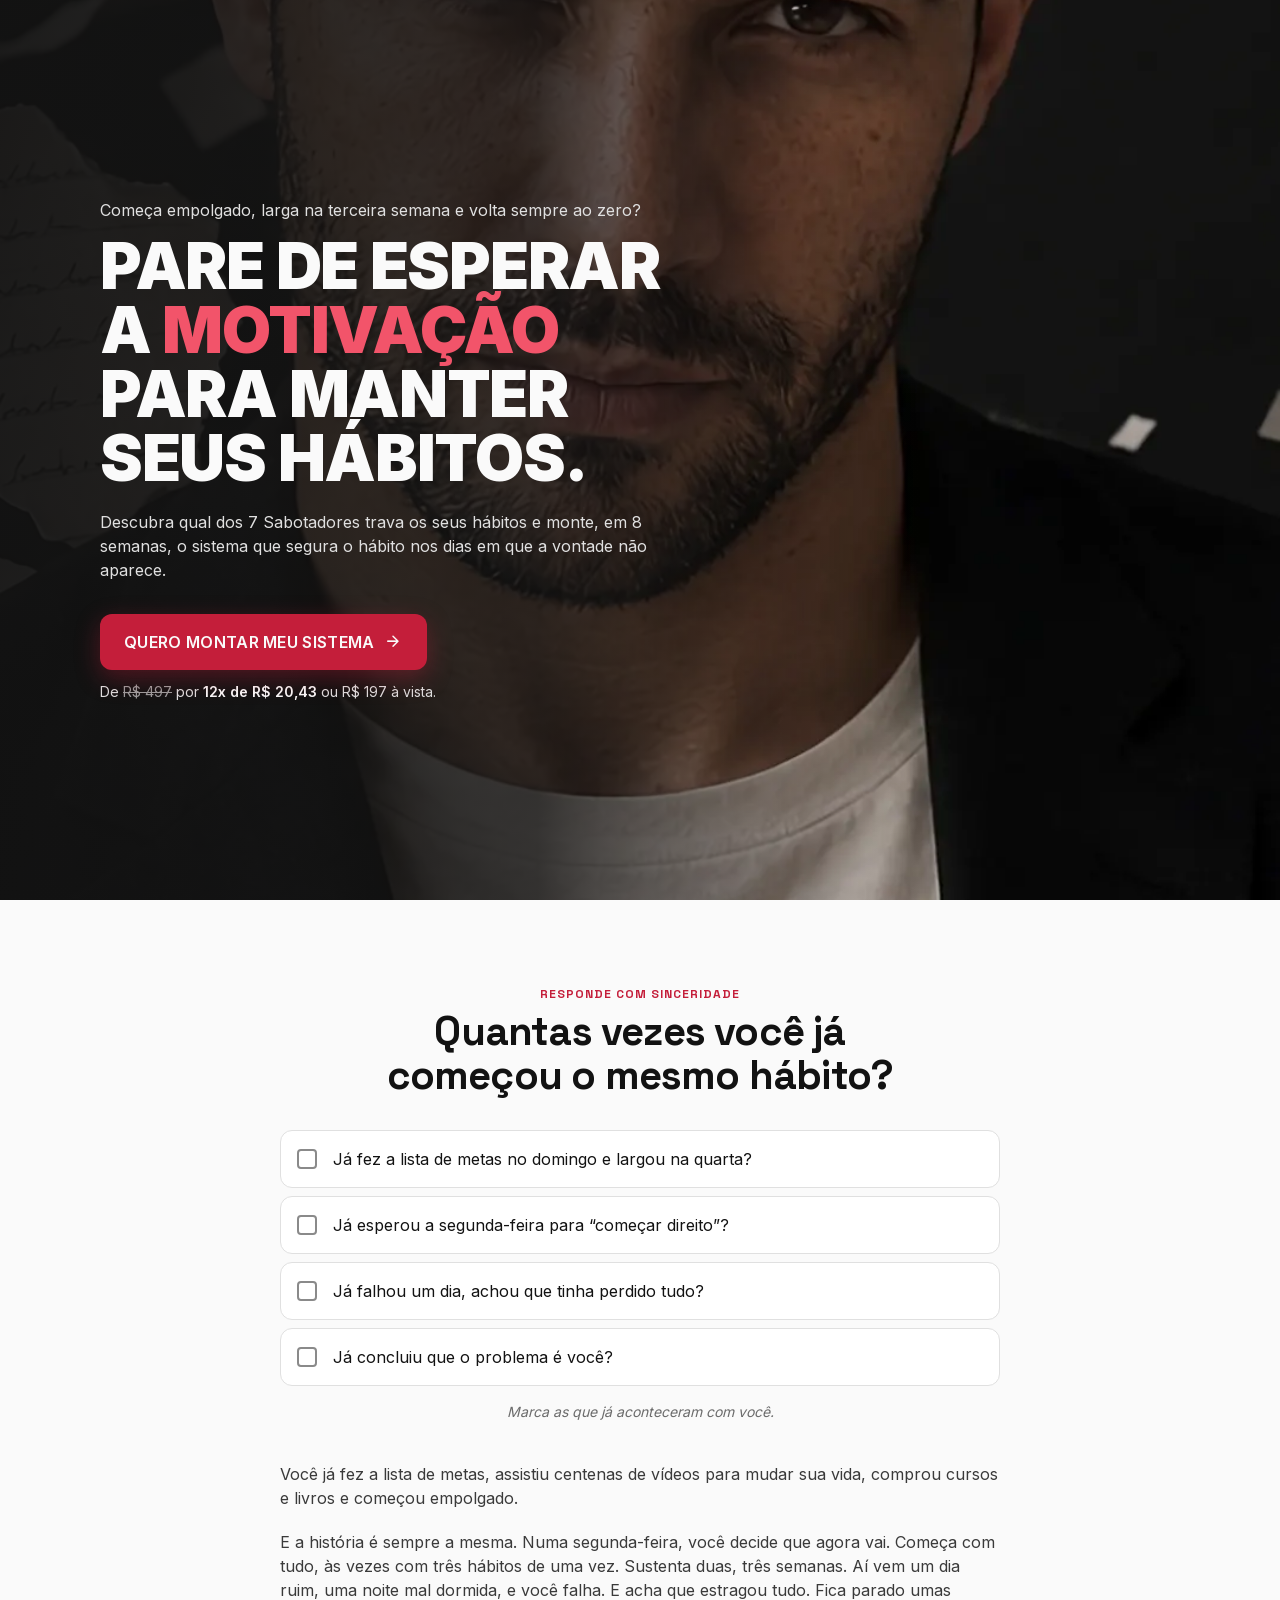
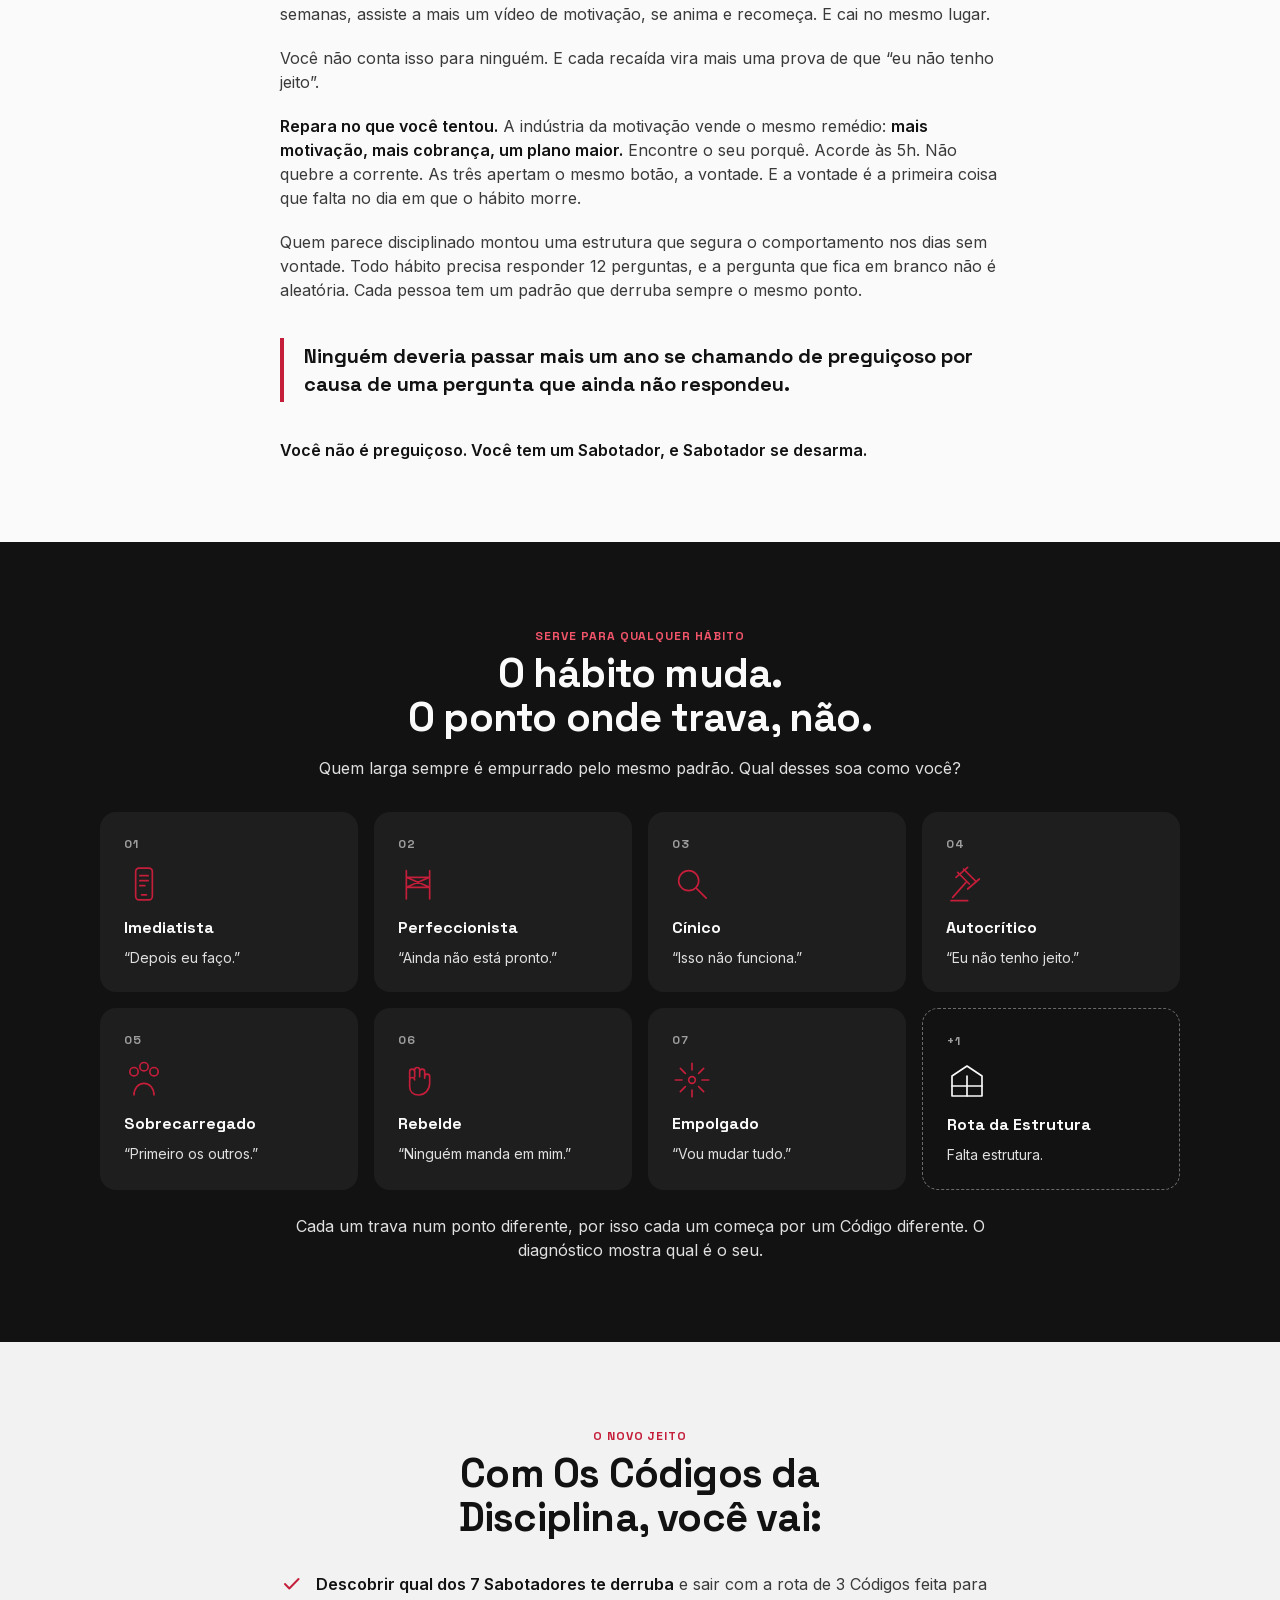
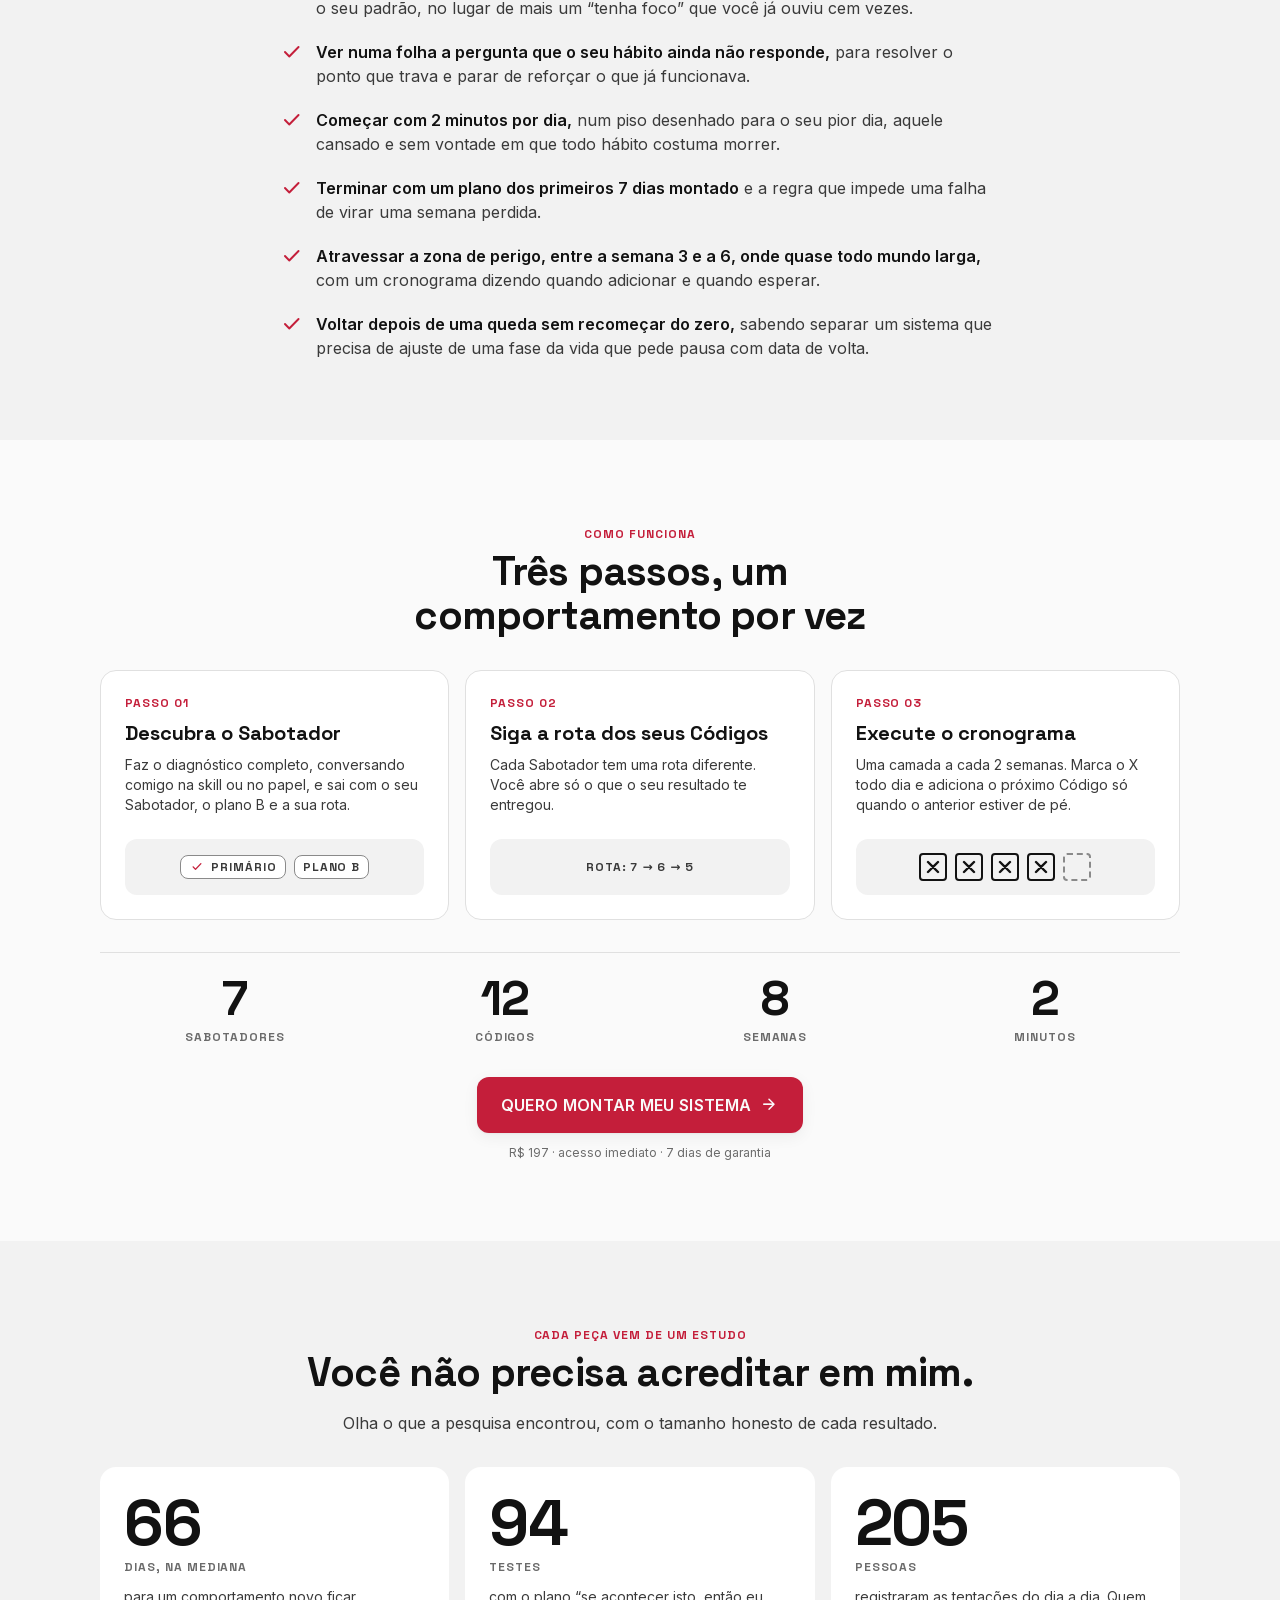
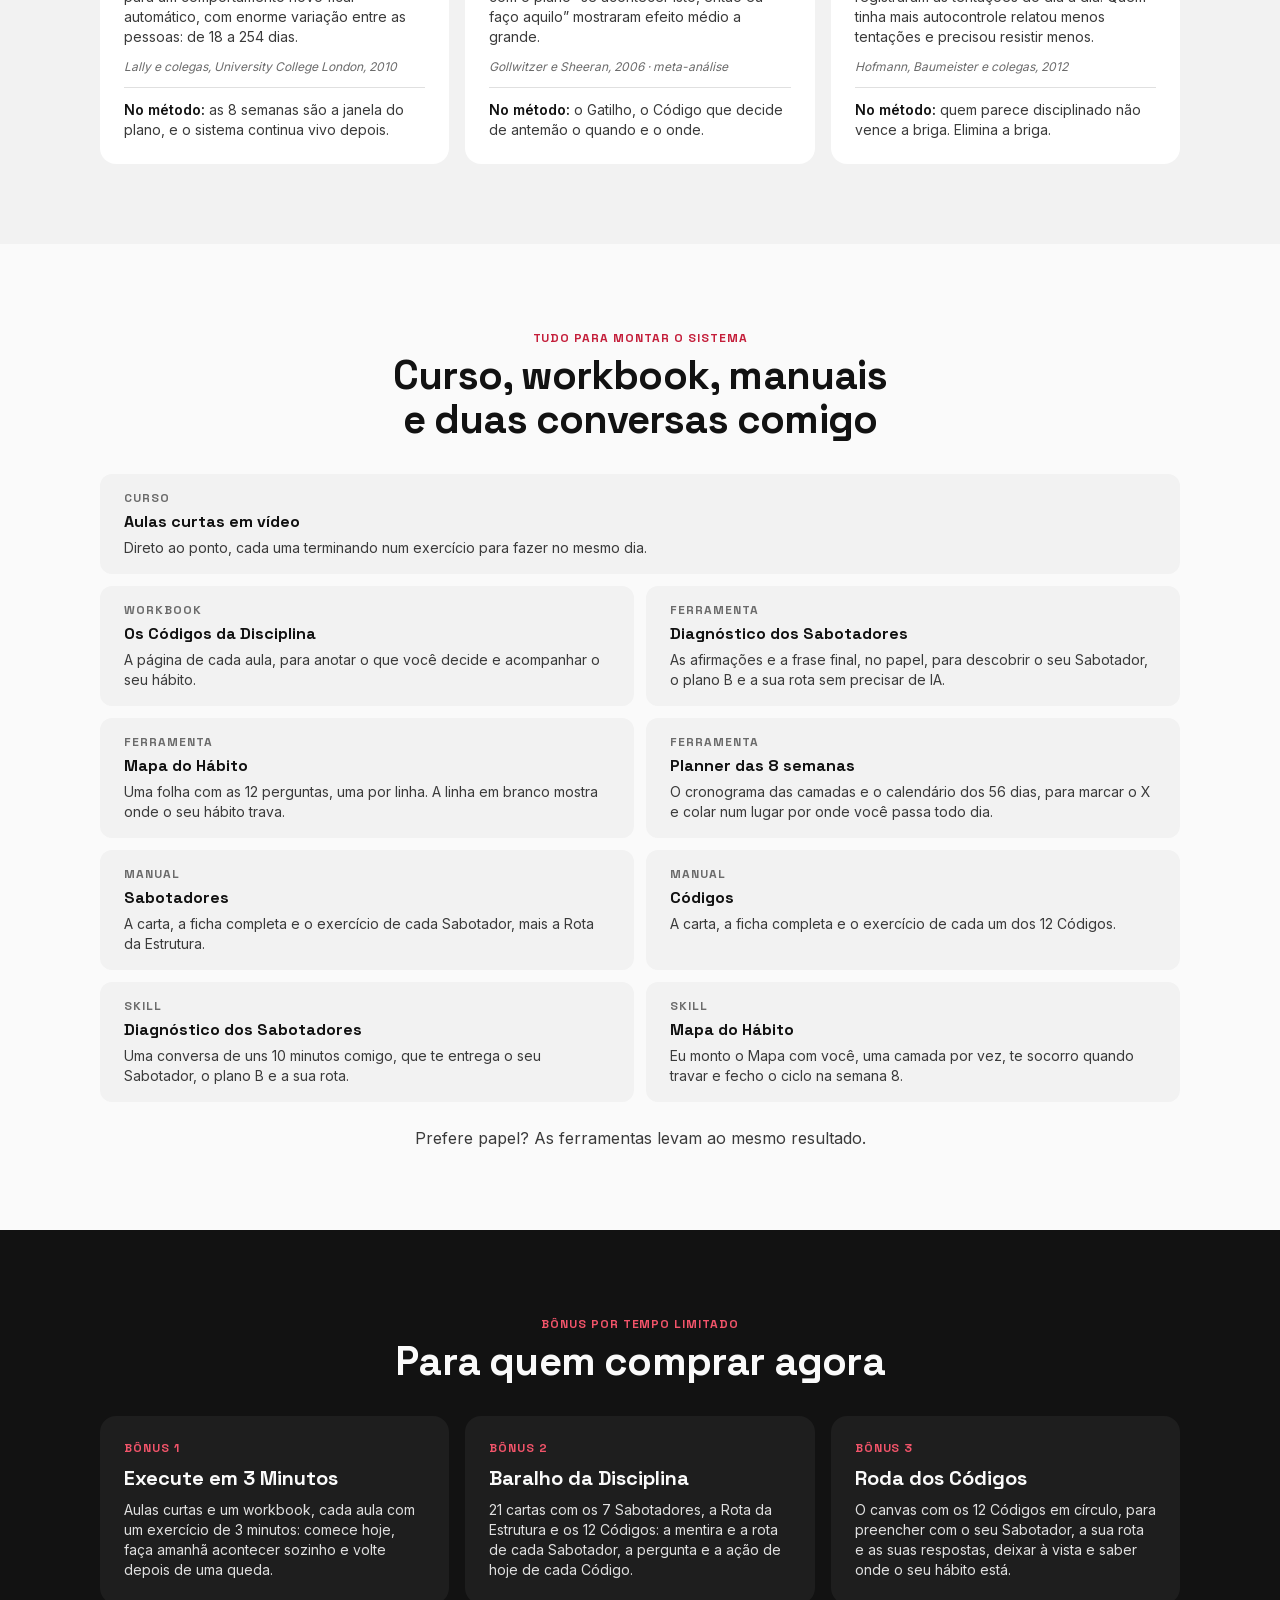
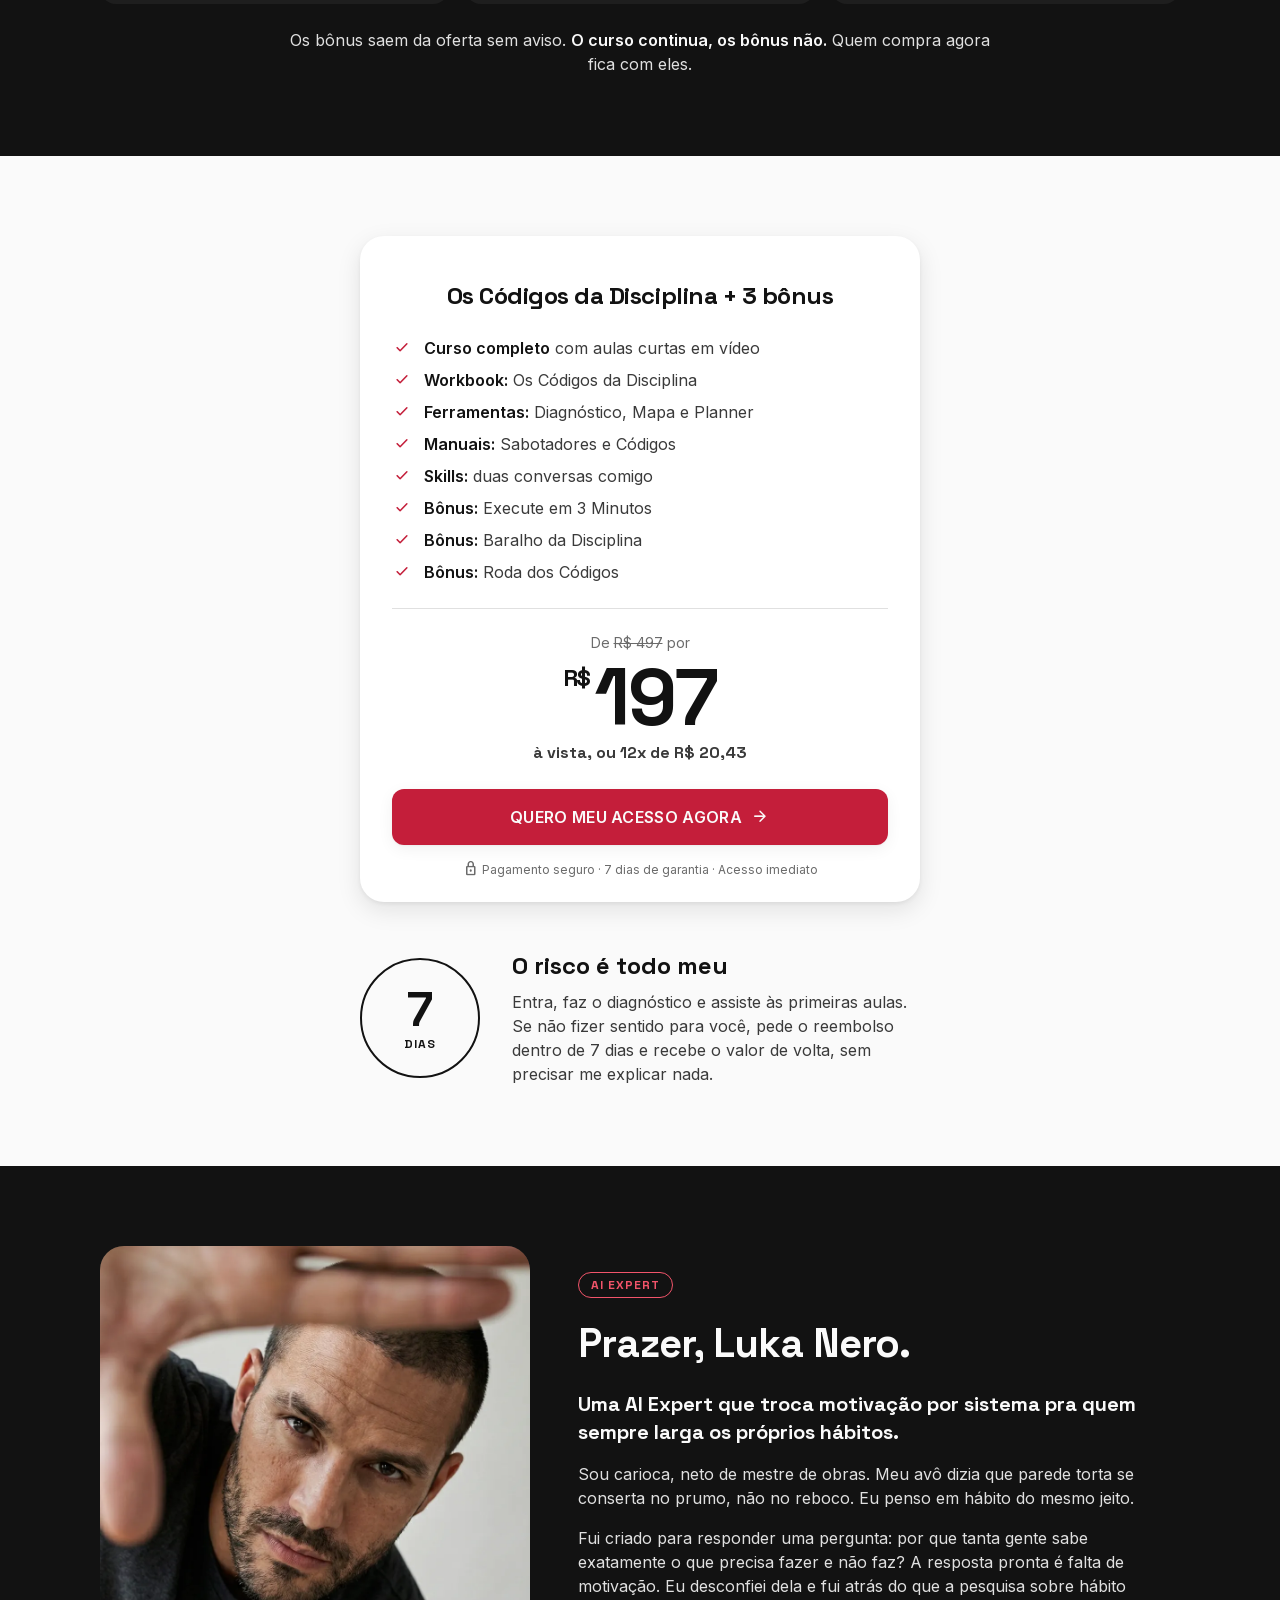
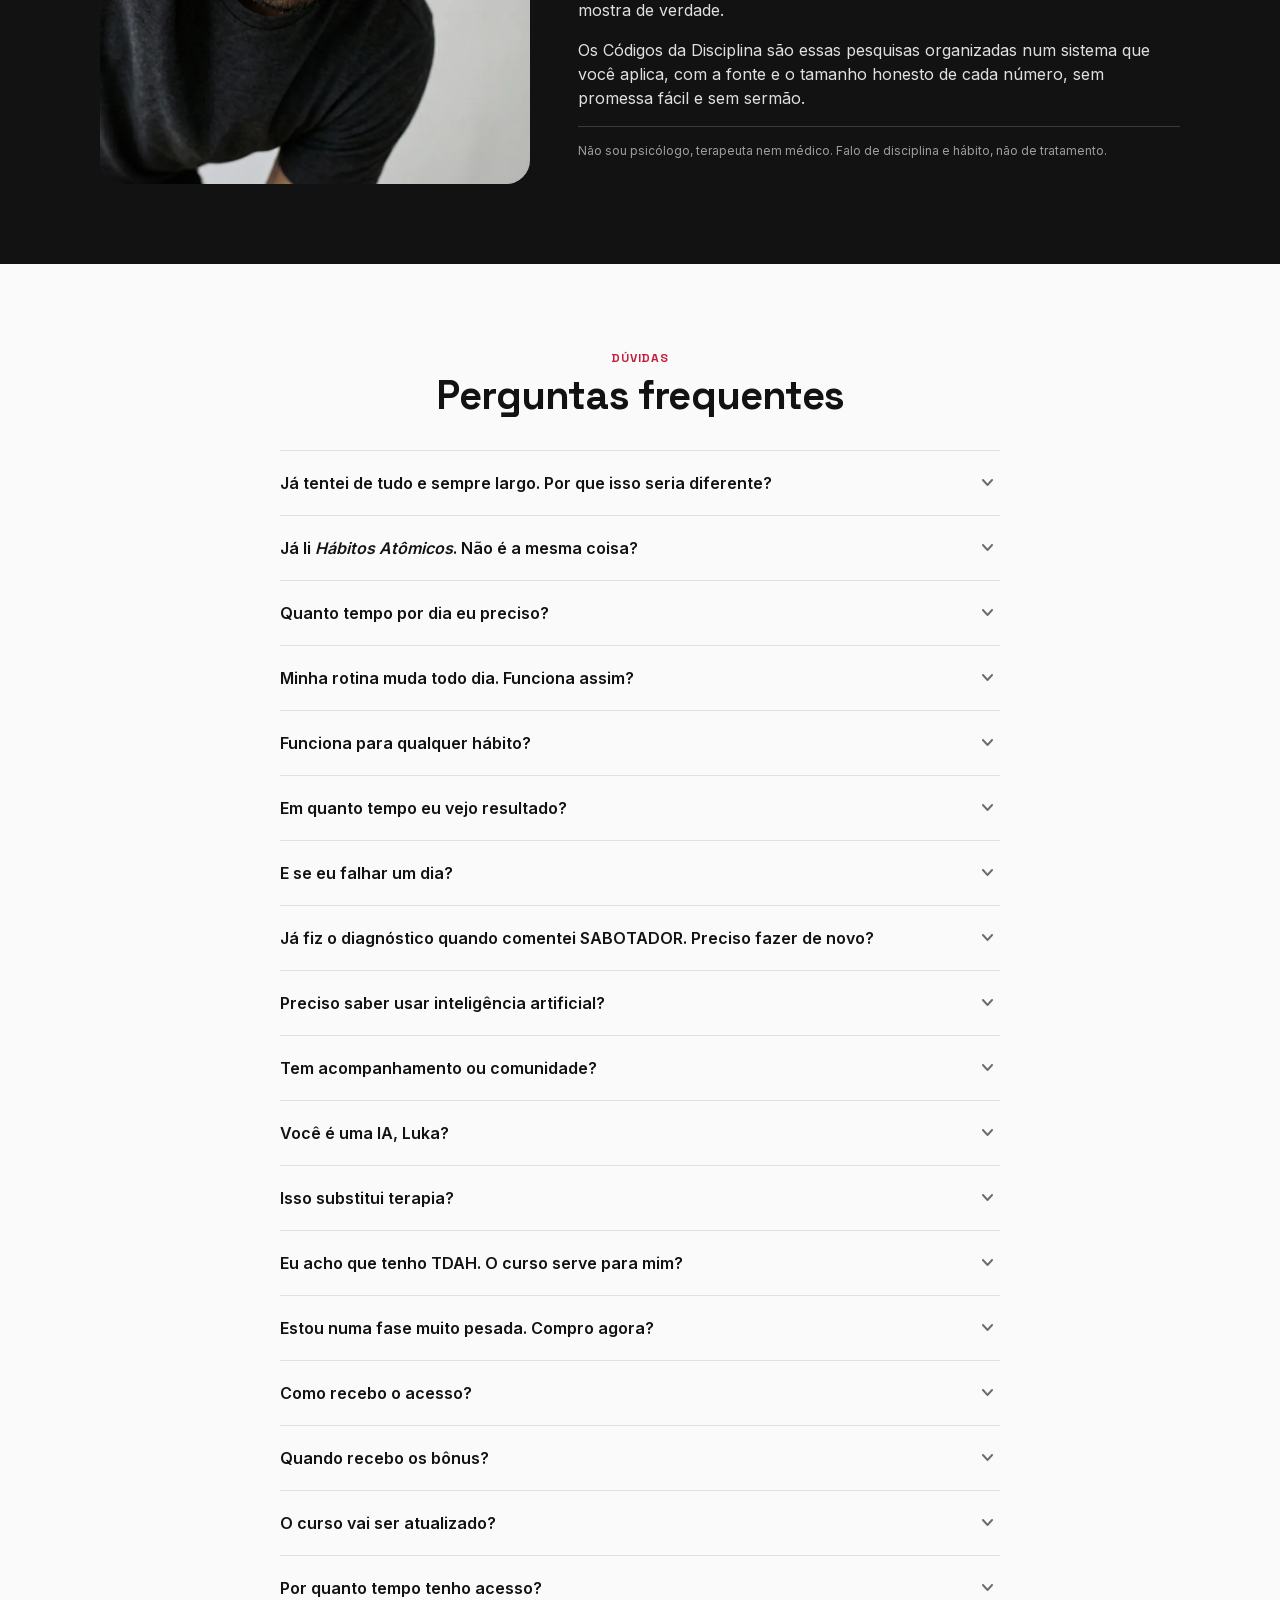
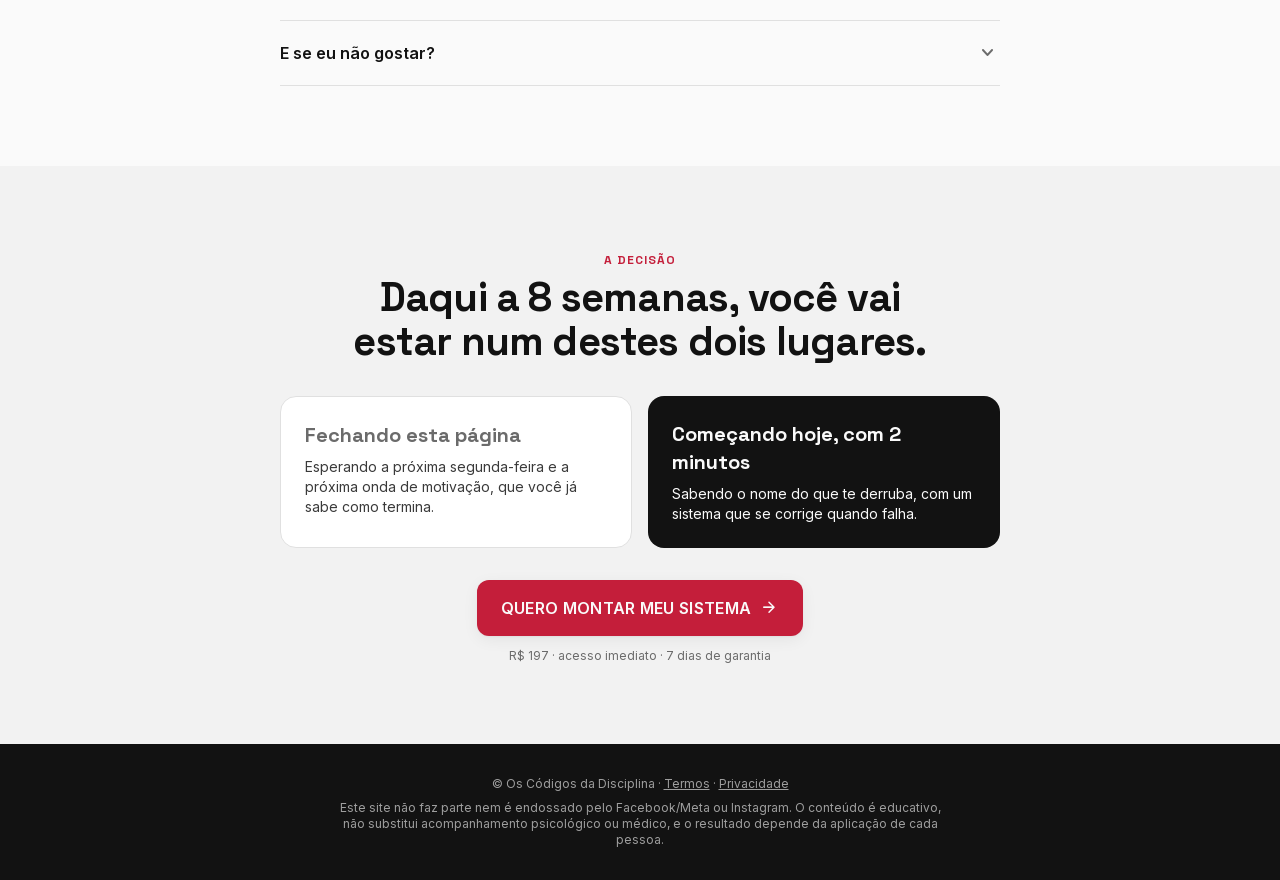
==== commit 4dfc111b: "Esconde imagens dos bônus e do produto" ====
--- a/index.html
+++ b/index.html
@@ -215,6 +215,7 @@
   .bonuses { display: grid; gap: var(--lk-card-gap); }
   @media (min-width: 840px) { .bonuses { grid-template-columns: repeat(3, 1fr); } }
   .bonus { display: flex; flex-direction: column; gap: var(--lk-space-2); background: var(--lk-surface-container); border-radius: var(--lk-card-radius); padding: var(--lk-space-3) var(--lk-space-3) var(--lk-card-padding); }
+  .bonus:not(:has(.img-slot)) { padding-top: var(--lk-card-padding); }
   .bonus .img-slot { border-radius: var(--lk-radius-md); margin-bottom: var(--lk-space-3); }
   .bonus .img-slot::before { border-radius: var(--lk-radius-xs); }
   .bonus .kicker, .bonus h3, .bonus p { padding: 0 calc(var(--lk-card-padding) - var(--lk-space-3)); }
@@ -510,22 +511,22 @@
     </div>
     <div class="bonuses">
       <article class="bonus">
-        <!-- IMAGEM: mockup do Bônus 1, 4:3 (800 × 600) -->
-        <figure class="img-slot r-4-3"><span class="ms">image</span><b>Mockup · Bônus 1</b><span>4:3</span><img src="img/bonus-1.webp" alt="Bônus 1" width="800" height="600" loading="lazy" onload="this.closest('.img-slot').classList.add('tem-foto')" onerror="this.remove()"></figure>
+        <!-- IMAGEM ESCONDIDA até a imagem ficar pronta: mockup do Bônus 1, 4:3 (800 × 600). Para mostrar, tire o comentário da linha abaixo. -->
+        <!-- <figure class="img-slot r-4-3"><span class="ms">image</span><b>Mockup · Bônus 1</b><span>4:3</span><img src="img/bonus-1.webp" alt="Bônus 1" width="800" height="600" loading="lazy" onload="this.closest('.img-slot').classList.add('tem-foto')" onerror="this.remove()"></figure> -->
         <span class="kicker">Bônus 1</span>
         <h3>Execute em 3 Minutos</h3>
         <p>Aulas curtas e um workbook, cada aula com um exercício de 3 minutos: comece hoje, faça amanhã acontecer sozinho e volte depois de uma queda.</p>
       </article>
       <article class="bonus">
-        <!-- IMAGEM: mockup do Bônus 2, 4:3 (800 × 600) -->
-        <figure class="img-slot r-4-3"><span class="ms">image</span><b>Mockup · Bônus 2</b><span>4:3</span><img src="img/bonus-2.webp" alt="Bônus 2" width="800" height="600" loading="lazy" onload="this.closest('.img-slot').classList.add('tem-foto')" onerror="this.remove()"></figure>
+        <!-- IMAGEM ESCONDIDA até a imagem ficar pronta: mockup do Bônus 2, 4:3 (800 × 600). Para mostrar, tire o comentário da linha abaixo. -->
+        <!-- <figure class="img-slot r-4-3"><span class="ms">image</span><b>Mockup · Bônus 2</b><span>4:3</span><img src="img/bonus-2.webp" alt="Bônus 2" width="800" height="600" loading="lazy" onload="this.closest('.img-slot').classList.add('tem-foto')" onerror="this.remove()"></figure> -->
         <span class="kicker">Bônus 2</span>
         <h3>Baralho da Disciplina</h3>
         <p>21 cartas com os 7 Sabotadores, a Rota da Estrutura e os 12 Códigos: a mentira e a rota de cada Sabotador, a pergunta e a ação de hoje de cada Código.</p>
       </article>
       <article class="bonus">
-        <!-- IMAGEM: mockup do Bônus 3, 4:3 (800 × 600) -->
-        <figure class="img-slot r-4-3"><span class="ms">image</span><b>Mockup · Bônus 3</b><span>4:3</span><img src="img/bonus-3.webp" alt="Bônus 3" width="800" height="600" loading="lazy" onload="this.closest('.img-slot').classList.add('tem-foto')" onerror="this.remove()"></figure>
+        <!-- IMAGEM ESCONDIDA até a imagem ficar pronta: mockup do Bônus 3, 4:3 (800 × 600). Para mostrar, tire o comentário da linha abaixo. -->
+        <!-- <figure class="img-slot r-4-3"><span class="ms">image</span><b>Mockup · Bônus 3</b><span>4:3</span><img src="img/bonus-3.webp" alt="Bônus 3" width="800" height="600" loading="lazy" onload="this.closest('.img-slot').classList.add('tem-foto')" onerror="this.remove()"></figure> -->
         <span class="kicker">Bônus 3</span>
         <h3>Roda dos Códigos</h3>
         <p>O canvas com os 12 Códigos em círculo, para preencher com o seu Sabotador, a sua rota e as suas respostas, deixar à vista e saber onde o seu hábito está.</p>
@@ -539,8 +540,8 @@
 <section class="section" id="oferta" aria-labelledby="t-oferta">
   <div class="wrap">
     <div class="offer">
-      <!-- IMAGEM: mockup do produto completo (curso, workbook, manuais, bônus), 16:9 (1120 × 630) -->
-      <figure class="img-slot r-16-9"><span class="ms">image</span><b>Mockup do produto</b><span>curso, workbook, manuais e bônus · 16:9</span><img src="img/produto.webp" alt="Os Códigos da Disciplina: curso, workbook, manuais e bônus" width="1120" height="630" loading="lazy" onload="this.closest('.img-slot').classList.add('tem-foto')" onerror="this.remove()"></figure>
+      <!-- IMAGEM ESCONDIDA até a imagem ficar pronta: mockup do produto completo (curso, workbook, manuais, bônus), 16:9 (1120 × 630). Para mostrar, tire o comentário da linha abaixo. -->
+      <!-- <figure class="img-slot r-16-9"><span class="ms">image</span><b>Mockup do produto</b><span>curso, workbook, manuais e bônus · 16:9</span><img src="img/produto.webp" alt="Os Códigos da Disciplina: curso, workbook, manuais e bônus" width="1120" height="630" loading="lazy" onload="this.closest('.img-slot').classList.add('tem-foto')" onerror="this.remove()"></figure> -->
       <div class="offer-body">
         <h2 id="t-oferta">Os Códigos da Disciplina + 3 bônus</h2>
         <ul class="offer-list">
